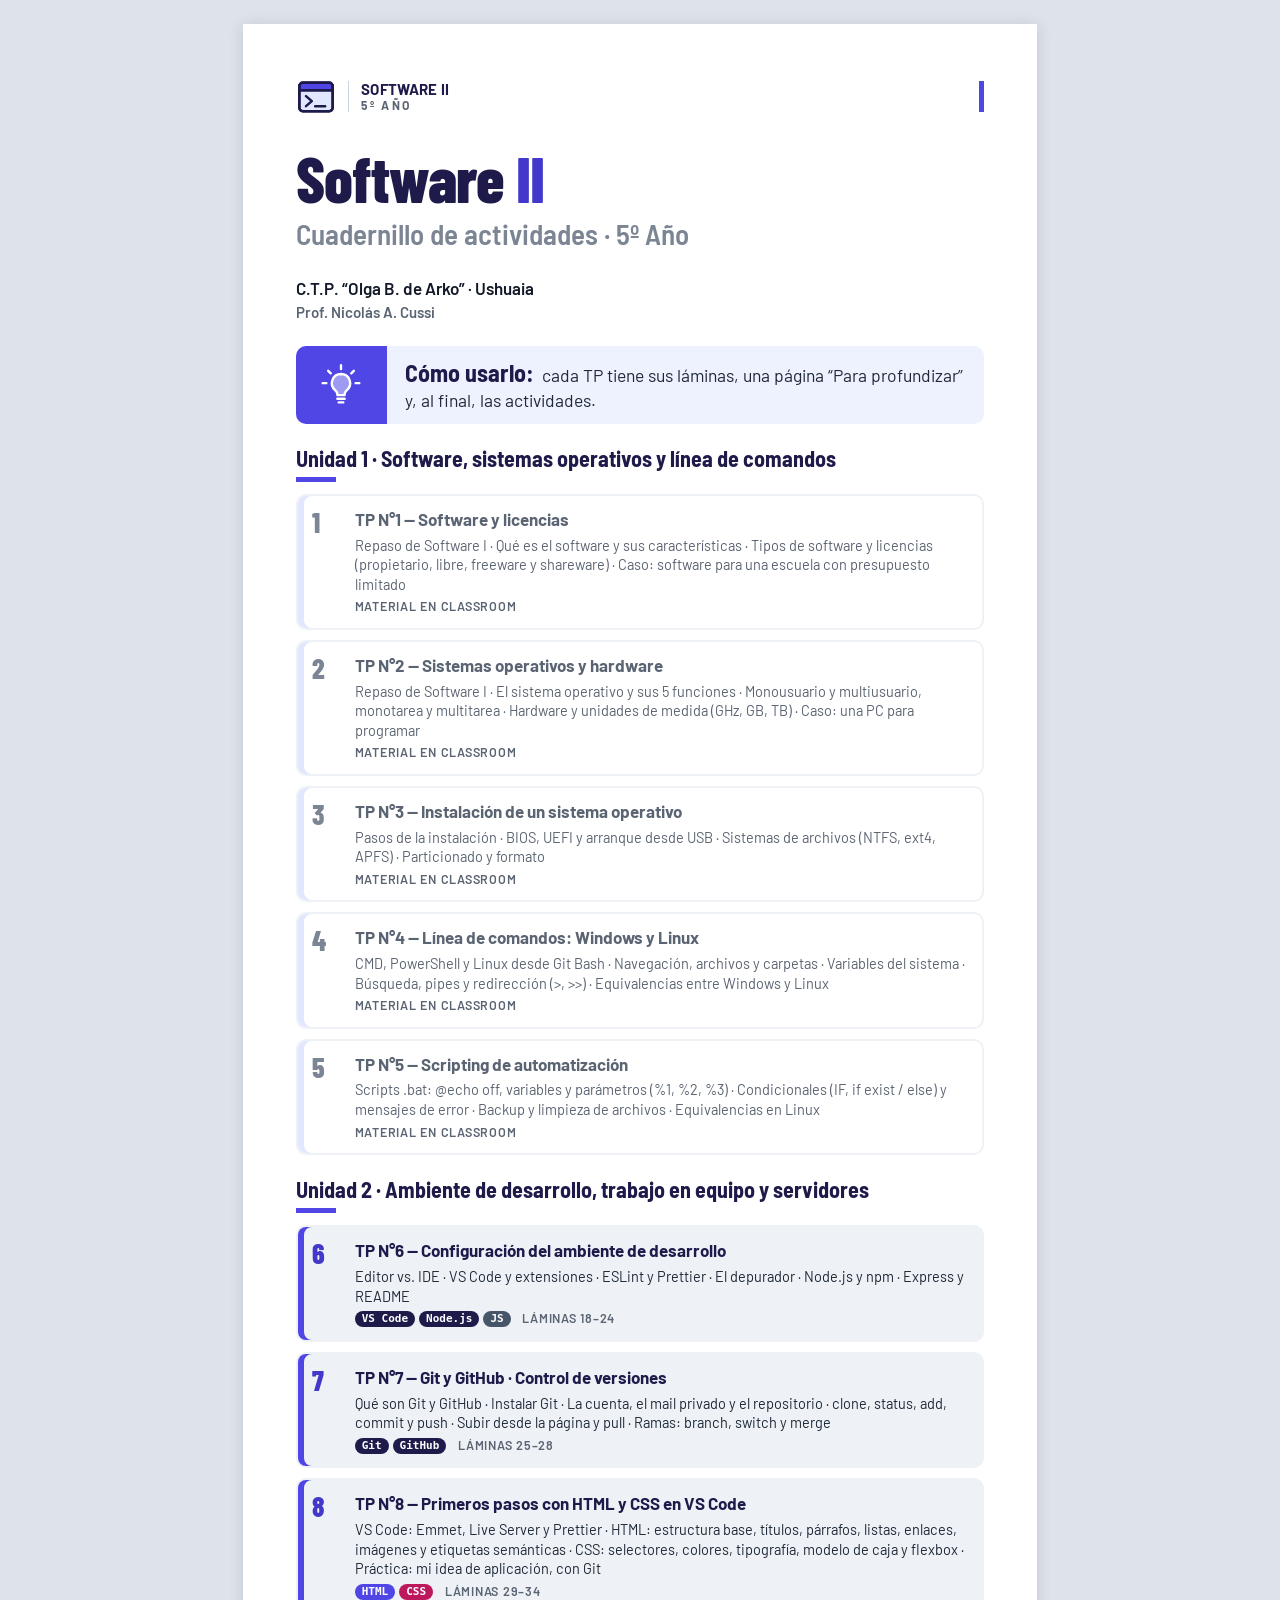
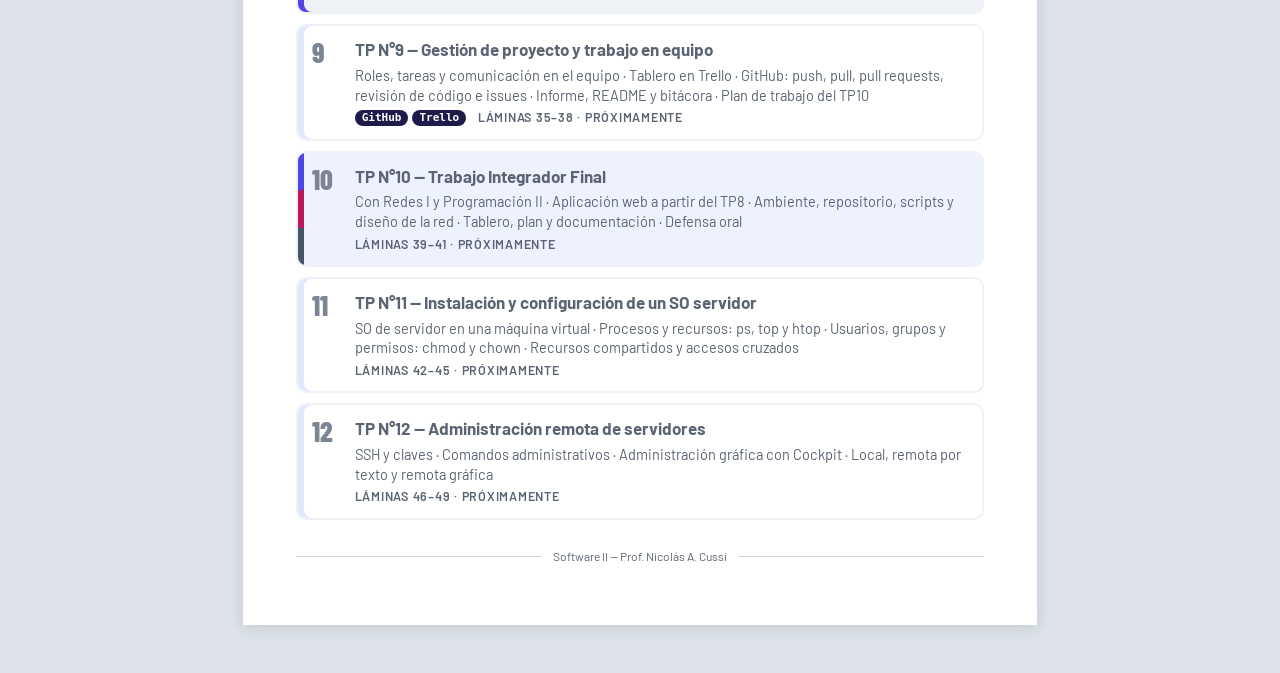
==== index.html @ 545d0d04 "feat: TP7 Git y GitHub · Control de versiones (láminas 25 a 28) - Git y GitHub, instalar Git con un " ====
<!DOCTYPE html>
<html lang="es-AR">
<head>
  <meta charset="utf-8">
  <meta name="viewport" content="width=device-width, initial-scale=1">
  <title>Software II — Cuadernillo de actividades · Prof. Nicolás A. Cussi</title>
  <meta name="description" content="Cuadernillo de actividades de Software II, organizado en 12 TPs y 2 unidades. Técnico en Programación, 5.º año. C.T.P. &quot;Olga B. de Arko&quot;, Ushuaia.">
  <meta name="theme-color" content="#4F46E5">
  <link rel="preload" href="assets/fonts/barlow-condensed-latin-800-normal.woff2" as="font" type="font/woff2" crossorigin>
  <link rel="stylesheet" href="assets/css/estilos.css">
</head>
<body>

<svg width="0" height="0" style="position:absolute" aria-hidden="true" focusable="false">
  <defs>
    <symbol id="i-terminal" viewBox="0 0 48 48">
      <rect x="4" y="7" width="40" height="34" rx="4" style="fill:var(--ac2, var(--acento-claro))"/>
      <path d="M8 7h32a4 4 0 0 1 4 4v5H4v-5a4 4 0 0 1 4-4z" style="fill:var(--ac)"/>
      <rect x="4" y="7" width="40" height="34" rx="4"/>
      <path d="M4 16h40M12 23l7 6-7 6M23 35h12"/>
    </symbol>
  </defs>
</svg>

<a class="saltar" href="#indice">Saltar al índice</a>

<main class="portada">
  <div class="cab" aria-hidden="true">
    <svg class="cab__logo"><use href="#i-terminal"/></svg>
    <div class="cab__marca"><b>SOFTWARE II</b><span>5º AÑO</span></div>
    <span class="cab__raya"></span>
  </div>

  <header class="portada__hero">
    <h1>Software <span>II</span></h1>
    <p class="tit__sub">Cuadernillo de actividades · 5º Año</p>
  </header>

  <p class="portada__datos">
    <strong class="portada__escuela">C.T.P. “Olga B. de Arko” · Ushuaia</strong><br>
    <strong>Prof. Nicolás A. Cussi</strong>
  </p>

  <aside class="idea" aria-label="Cómo usar el cuadernillo">
    <span class="idea__ico" aria-hidden="true">
      <svg class="ico" viewBox="0 0 48 48" focusable="false">
        <path d="M24 2.5v4M10 8.5l2.8 2.8M38 8.5l-2.8 2.8M4 22h4M40 22h4"/>
        <path d="M24 12a10 10 0 0 0-6.2 17.8c1.4 1.2 2.2 2.6 2.2 4.2v1h8v-1c0-1.6.8-3 2.2-4.2A10 10 0 0 0 24 12z" style="fill:var(--ac)"/>
        <path d="M20 39h8M21.5 43h5"/>
      </svg>
    </span>
    <p><strong>Cómo usarlo:</strong> cada TP tiene sus láminas, una página “Para profundizar” y, al final, las actividades.</p>
  </aside>

  <section class="bloque" id="indice" aria-labelledby="u1">
    <h2 class="subtitulo" id="u1">Unidad 1 · Software, sistemas operativos y línea de comandos</h2>
    <ul class="lista-tp">
      <li>
        <div class="tp tp--pronto">
          <span class="tp__num" aria-hidden="true">1</span>
          <span class="tp__titulo">TP N°1 — Software y licencias</span>
          <span class="tp__temas">Repaso de Software I · Qué es el software y sus características · Tipos de software y licencias (propietario, libre, freeware y shareware) · Caso: software para una escuela con presupuesto limitado</span>
          <span class="tp__meta">Material en Classroom</span>
        </div>
      </li>
      <li>
        <div class="tp tp--pronto">
          <span class="tp__num" aria-hidden="true">2</span>
          <span class="tp__titulo">TP N°2 — Sistemas operativos y hardware</span>
          <span class="tp__temas">Repaso de Software I · El sistema operativo y sus 5 funciones · Monousuario y multiusuario, monotarea y multitarea · Hardware y unidades de medida (GHz, GB, TB) · Caso: una PC para programar</span>
          <span class="tp__meta">Material en Classroom</span>
        </div>
      </li>
      <li>
        <div class="tp tp--pronto">
          <span class="tp__num" aria-hidden="true">3</span>
          <span class="tp__titulo">TP N°3 — Instalación de un sistema operativo</span>
          <span class="tp__temas">Pasos de la instalación · BIOS, UEFI y arranque desde USB · Sistemas de archivos (NTFS, ext4, APFS) · Particionado y formato</span>
          <span class="tp__meta">Material en Classroom</span>
        </div>
      </li>
      <li>
        <div class="tp tp--pronto">
          <span class="tp__num" aria-hidden="true">4</span>
          <span class="tp__titulo">TP N°4 — Línea de comandos: Windows y Linux</span>
          <span class="tp__temas">CMD, PowerShell y Linux desde Git Bash · Navegación, archivos y carpetas · Variables del sistema · Búsqueda, pipes y redirección (&gt;, &gt;&gt;) · Equivalencias entre Windows y Linux</span>
          <span class="tp__meta">Material en Classroom</span>
        </div>
      </li>
      <li>
        <div class="tp tp--pronto">
          <span class="tp__num" aria-hidden="true">5</span>
          <span class="tp__titulo">TP N°5 — Scripting de automatización</span>
          <span class="tp__temas">Scripts .bat: @echo off, variables y parámetros (%1, %2, %3) · Condicionales (IF, if exist / else) y mensajes de error · Backup y limpieza de archivos · Equivalencias en Linux</span>
          <span class="tp__meta">Material en Classroom</span>
        </div>
      </li>
    </ul>
  </section>

  <section class="bloque" aria-labelledby="u2">
    <h2 class="subtitulo" id="u2">Unidad 2 · Ambiente de desarrollo, trabajo en equipo y servidores</h2>
    <ul class="lista-tp">
      <li>
        <a class="tp" href="unidades/tp06.html">
          <span class="tp__num" aria-hidden="true">6</span>
          <span class="tp__titulo">TP N°6 — Configuración del ambiente de desarrollo</span>
          <span class="tp__temas">Editor vs. IDE · VS Code y extensiones · ESLint y Prettier · El depurador · Node.js y npm · Express y README</span>
          <span class="tp__meta"><span class="tp__tecs"><span class="etq">VS Code</span> <span class="etq">Node.js</span> <span class="etq etq--js">JS</span></span> Láminas 18–24 <span class="tp__visto" data-visto="6" hidden>· ✓ Visto</span></span>
        </a>
      </li>
      <li>
        <a class="tp" href="unidades/tp07.html">
          <span class="tp__num" aria-hidden="true">7</span>
          <span class="tp__titulo">TP N°7 — Git y GitHub · Control de versiones</span>
          <span class="tp__temas">Qué son Git y GitHub · Instalar Git · La cuenta, el mail privado y el repositorio · clone, status, add, commit y push · Subir desde la página y pull · Ramas: branch, switch y merge</span>
          <span class="tp__meta"><span class="tp__tecs"><span class="etq">Git</span> <span class="etq">GitHub</span></span> Láminas 25–28 <span class="tp__visto" data-visto="7" hidden>· ✓ Visto</span></span>
        </a>
      </li>
      <li>
        <a class="tp tp--html" href="unidades/tp08.html">
          <span class="tp__num" aria-hidden="true">8</span>
          <span class="tp__titulo">TP N°8 — Primeros pasos con HTML y CSS en VS Code</span>
          <span class="tp__temas">VS Code: Emmet, Live Server y Prettier · HTML: estructura base, títulos, párrafos, listas, enlaces, imágenes y etiquetas semánticas · CSS: selectores, colores, tipografía, modelo de caja y flexbox · Práctica: mi idea de aplicación, con Git</span>
          <span class="tp__meta"><span class="tp__tecs"><span class="etq etq--html">HTML</span> <span class="etq etq--css">CSS</span></span> Láminas 29–34 <span class="tp__visto" data-visto="8" hidden>· ✓ Visto</span></span>
        </a>
      </li>
      <li>
        <div class="tp tp--pronto">
          <span class="tp__num" aria-hidden="true">9</span>
          <span class="tp__titulo">TP N°9 — Gestión de proyecto y trabajo en equipo</span>
          <span class="tp__temas">Roles, tareas y comunicación en el equipo · Tablero en Trello · GitHub: push, pull, pull requests, revisión de código e issues · Informe, README y bitácora · Plan de trabajo del TP10</span>
          <span class="tp__meta"><span class="tp__tecs"><span class="etq">GitHub</span> <span class="etq">Trello</span></span> Láminas 35–38 · Próximamente</span>
        </div>
      </li>
      <li>
        <div class="tp tp--todo tp--integrador tp--pronto">
          <span class="tp__num" aria-hidden="true">10</span>
          <span class="tp__titulo">TP N°10 — Trabajo Integrador Final</span>
          <span class="tp__temas">Con Redes I y Programación II · Aplicación web a partir del TP8 · Ambiente, repositorio, scripts y diseño de la red · Tablero, plan y documentación · Defensa oral</span>
          <span class="tp__meta">Láminas 39–41 · Próximamente</span>
        </div>
      </li>
      <li>
        <div class="tp tp--pronto">
          <span class="tp__num" aria-hidden="true">11</span>
          <span class="tp__titulo">TP N°11 — Instalación y configuración de un SO servidor</span>
          <span class="tp__temas">SO de servidor en una máquina virtual · Procesos y recursos: ps, top y htop · Usuarios, grupos y permisos: chmod y chown · Recursos compartidos y accesos cruzados</span>
          <span class="tp__meta">Láminas 42–45 · Próximamente</span>
        </div>
      </li>
      <li>
        <div class="tp tp--pronto">
          <span class="tp__num" aria-hidden="true">12</span>
          <span class="tp__titulo">TP N°12 — Administración remota de servidores</span>
          <span class="tp__temas">SSH y claves · Comandos administrativos · Administración gráfica con Cockpit · Local, remota por texto y remota gráfica</span>
          <span class="tp__meta">Láminas 46–49 · Próximamente</span>
        </div>
      </li>
    </ul>
  </section>

  <footer class="pie">
    <span class="pie__linea"></span>
    <span>Software II — Prof. Nicolás A. Cussi</span>
    <span class="pie__linea"></span>
  </footer>
</main>

<script src="assets/js/actividades.js"></script>
</body>
</html>
---- assets/css/estilos.css ----
/* ==========================================================
   Software II — Cuadernillo web
   Prof. Nicolás A. Cussi
   Mobile first · Modo hoja A4 en escritorio e impresión
   ========================================================== */

/* ---------- Tipografías locales (SIL OFL, ver assets/fonts/OFL.txt) ---------- */
@font-face { font-family: "Barlow"; src: url("../fonts/barlow-latin-400-normal.woff2") format("woff2"); font-weight: 400; font-style: normal; font-display: swap; }
@font-face { font-family: "Barlow"; src: url("../fonts/barlow-latin-500-normal.woff2") format("woff2"); font-weight: 500; font-style: normal; font-display: swap; }
@font-face { font-family: "Barlow"; src: url("../fonts/barlow-latin-600-normal.woff2") format("woff2"); font-weight: 600; font-style: normal; font-display: swap; }
@font-face { font-family: "Barlow"; src: url("../fonts/barlow-latin-700-normal.woff2") format("woff2"); font-weight: 700; font-style: normal; font-display: swap; }
@font-face { font-family: "Barlow Semi Condensed"; src: url("../fonts/barlow-semi-condensed-latin-600-normal.woff2") format("woff2"); font-weight: 600; font-style: normal; font-display: swap; }
@font-face { font-family: "Barlow Semi Condensed"; src: url("../fonts/barlow-semi-condensed-latin-700-normal.woff2") format("woff2"); font-weight: 700; font-style: normal; font-display: swap; }
@font-face { font-family: "Barlow Condensed"; src: url("../fonts/barlow-condensed-latin-700-normal.woff2") format("woff2"); font-weight: 700; font-style: normal; font-display: swap; }
@font-face { font-family: "Barlow Condensed"; src: url("../fonts/barlow-condensed-latin-800-normal.woff2") format("woff2"); font-weight: 800; font-style: normal; font-display: swap; }

/* ---------- Paleta ---------- */
:root {
  /* Identidad */
  --acento: #4F46E5;         /* íconos, barras, flechas, recuadros (blanco encima: 6,3:1) */
  --acento-numero: #4338CA;  /* número de cada título y texto índigo chico (7,9:1 sobre blanco) */
  --acento-claro: #E0E7FF;   /* encabezados de tarjetas */
  --acento-suave: #EEF2FF;   /* fondo de "Idea clave" */
  --panel: #EEF2F7;          /* recuadros grises */
  --panel-linea: #C7D2FE;    /* divisor dentro de recuadros */
  --blanco: #FFFFFF;
  --tinta: #1E1B4B;          /* títulos e íconos (índigo muy oscuro) */
  --texto: #1F2937;          /* texto corrido */
  --texto-fuerte: #111827;   /* nombre de la escuela en la portada (17,7:1) */
  --gris-sub: #7B8594;       /* subtítulos grandes (solo texto grande: 3,7:1) */
  --gris: #5B6472;           /* textos chicos en mayúsculas */
  --linea: #CBD3DB;
  --fondo-pantalla: #DDE3E9;
  --foco: #312E81;           /* contorno de foco sobre fondos claros */
  --foco-claro: #FFFFFF;     /* contorno de foco sobre bloques oscuros (código) */

  /* Etiquetas de tecnología (blanco encima: HTML 6,3:1 · CSS 6,0:1 · JS 7,6:1) */
  --html: #4F46E5;  --html-claro: #E0E7FF;  --html-linea: #C7D2FE;   /* HTML = el acento */
  --css:  #BE185D;  --css-claro:  #FCE7F3;  --css-texto: #BE185D;  --css-linea: #FBCFE8;   /* magenta; texto sobre --css-claro: 5,1:1 */
  --js:   #475569;  --js-claro:   #F1F5F9;  --js-linea:  #CBD5E1;    /* gris: solo se usa en el TP6, con Node.js; texto sobre --js-claro: 6,9:1 */

  /* Avisos */
  --ok: #15803D;     --ok-claro: #DCFCE7;     /* resultado correcto, checklist */

  /* Código: colores bien distintos entre sí, todos 5:1 o más sobre el fondo */
  --cod-fondo: #1E293B;  --cod-base: #E2E8F0;
  --cod-etq: #FF6666;    /* rojo: etiquetas HTML, palabras clave de JS, selectores (5,1:1) */
  --cod-atr: #A3E635;    /* lima: atributos HTML, propiedades CSS */
  --cod-str: #FDE047;    /* amarillo: cadenas y valores */
  --cod-com: #94A3B8;    /* gris azulado: comentarios */
  --cod-num: #C084FC;    /* violeta: números */  --cod-fun: #67E8F9;    /* cian: nombres de funciones y métodos */
  --consola-fondo: #0F172A;  --consola-guia: #94A3B8;   /* barra de la ventana de código y nota "dentro de <body>" */
  /* Terminal (TP6): comando en blanco, "$" en verde y salida en gris claro (todos 9:1 o más sobre el fondo) */
  --term-fondo: #0B1220;  --term-texto: #F1F5F9;  --term-prompt: #4ADE80;  --term-salida: #CBD5E1;
  --nav-texto: #000000;   /* página sin estilos que devuelve el servidor de Express, como la muestra el navegador */

  /* Ventanas de código y de navegador: los tres puntos */
  --punto-rojo: #FF5F57;  --punto-amarillo: #FEBC2E;  --punto-verde: #28C840;
  /* Colores de apoyo para esquemas y recuadros (no etiquetan tecnologías) */
  --carpeta: #F59E0B;  --carpeta-claro: #FEF3C7;  --carpeta-texto: #92400E;  --carpeta-linea: #FDE68A;  /* carpetas, como en Windows */
  --turquesa: #0D9488;  --turquesa-claro: #CCFBF1;  --turquesa-texto: #0F766E;  /* texto: 5,5:1 */
  --naranja: #EA580C;   --naranja-claro: #FFEDD5;   --naranja-texto: #C2410C;   /* "Importante"; texto: 5,2:1 */
  --violeta: #7C3AED;   --violeta-claro: #EDE9FE;   /* Parte 2 de las actividades del TP6 y del TP8 (blanco encima: 5,7:1) */
  /* Simulador del instalador de Git (TP7): ventana de Windows. Texto gris sobre el fondo: 6,0:1; blanco sobre el acento: 5,6:1 */
  --win-fondo: #F0F0F0;  --win-borde: #8C8C8C;  --win-linea: #DADADA;  --win-texto: #1A1A1A;  --win-gris: #595959;
  --win-acento: #0067C0;  --win-verde: #06B025;

  --radio: 10px;
  --fuente: "Barlow", system-ui, -apple-system, "Segoe UI", Roboto, sans-serif;
  --fuente-titulo: "Barlow Semi Condensed", "Barlow", system-ui, sans-serif;
  --fuente-titular: "Barlow Condensed", "Barlow Semi Condensed", system-ui, sans-serif;
  --fuente-codigo: Consolas, "Cascadia Mono", Menlo, "DejaVu Sans Mono", "Courier New", monospace;
}

/* ---------- Base ---------- */
*, *::before, *::after { box-sizing: border-box; }
html { -webkit-text-size-adjust: 100%; scroll-padding-top: 96px; }
body {
  margin: 0;
  font-family: var(--fuente);
  font-size: 16px;
  line-height: 1.4;
  color: var(--texto);
  background: var(--fondo-pantalla);
}
h1, h2, h3, h4, p, ol, ul { margin: 0; }
ol, ul { padding: 0; list-style: none; }
svg { display: block; }
strong { font-weight: 700; color: var(--tinta); }
a { color: inherit; }
:focus-visible { outline: 3px solid var(--foco); outline-offset: 3px; border-radius: 4px; }

.sr-only {
  position: absolute; width: 1px; height: 1px; padding: 0; margin: -1px;
  overflow: hidden; clip: rect(0 0 0 0); white-space: nowrap; border: 0;
}
.saltar {
  position: absolute; left: 8px; top: -60px; z-index: 50;
  background: var(--tinta); color: var(--blanco); padding: 10px 14px; border-radius: 6px;
  text-decoration: none; font-weight: 600;
}
.saltar:focus { top: 8px; }

/* ---------- Íconos (sprite SVG) ---------- */
.ico {
  width: 48px; height: 48px; flex: none;
  color: var(--tinta);
  --ac: var(--acento);
  fill: none; stroke: currentColor; stroke-width: 2.6;
  stroke-linecap: round; stroke-linejoin: round;
}
.ico--s  { width: 36px; height: 36px; }
.ico--l  { width: 56px; height: 56px; }
.ico--xl { width: 68px; height: 68px; }

/* ==========================================================
   Barra de navegación (solo pantalla)
   ========================================================== */
.barra {
  position: sticky; top: 0; z-index: 20;
  background: var(--blanco);
  border-bottom: 1px solid var(--linea);
  box-shadow: 0 2px 8px rgba(30, 27, 75, .06);
}
.barra__fila {
  display: flex; align-items: center; gap: 10px;
  max-width: 210mm; margin: 0 auto; padding: 8px 16px;
}
.barra__volver, .boton { flex: none; }
.barra__titulo {
  flex: 1; min-width: 0; text-align: center;
  font-family: var(--fuente-titulo); font-weight: 700; font-size: 16px; line-height: 1.15; color: var(--tinta);
}
.boton__largo { display: none; }
@media (min-width: 560px) {
  .barra__titulo { font-size: 18px; }
  .boton__largo { display: inline; }
}
.boton {
  display: inline-flex; align-items: center; gap: 6px;
  background: var(--tinta); color: var(--blanco);
  text-decoration: none; font-weight: 600; font-size: 14px;
  padding: 8px 12px; border-radius: 8px;
}
button.boton { border: 0; font-family: inherit; cursor: pointer; }
.boton:hover { background: var(--foco); }
.boton svg { width: 18px; height: 18px; stroke: currentColor; fill: none; stroke-width: 2.2; stroke-linecap: round; stroke-linejoin: round; }
.boton--acento { background: var(--acento); }
.boton--acento:hover { background: var(--acento-numero); }

.partes {
  position: relative;
  display: flex; gap: 6px; overflow-x: auto;
  max-width: 210mm; margin: 0 auto; padding: 0 16px 8px;
  scrollbar-width: none;
}
.partes::-webkit-scrollbar { display: none; }
.partes a {
  flex: none; text-decoration: none; font-size: 14px; font-weight: 600;
  padding: 6px 12px; border-radius: 999px;
  background: var(--panel); color: var(--tinta);
}
.partes a[aria-current="true"] { background: var(--acento-claro); box-shadow: inset 0 -3px 0 var(--acento); }

/* ==========================================================
   Lámina (una página del cuadernillo)
   ========================================================== */
.laminas { padding: 12px 0 32px; }
.lamina > * { flex-shrink: 0; }

.lamina {
  position: relative; overflow: hidden;
  display: flex; flex-direction: column; gap: 18px;
  max-width: 210mm; margin: 0 auto 12px;
  padding: 20px 16px 14px;
  background: var(--blanco);
}

/* --- Cabecera --- */
.cab { display: flex; align-items: center; gap: 12px; }
.cab__logo {
  width: 34px; height: 34px; flex: none;
  color: var(--tinta); --ac: var(--acento); --ac2: var(--acento-claro);
  fill: none; stroke: currentColor; stroke-width: 3; stroke-linecap: round; stroke-linejoin: round;
}
.cab__marca {
  display: flex; flex-direction: column;
  padding-left: 12px; border-left: 1.5px solid var(--linea);
  line-height: 1.15;
}
/* El nombre de la materia y "TRABAJO PRÁCTICO N°X" llevan siempre el mismo tamaño */
.cab__marca b, .cab__lema {
  font-size: 14px; font-weight: 700; letter-spacing: .02em; color: var(--tinta);
  text-transform: uppercase; white-space: nowrap;
}
.cab__marca span { font-size: 11px; font-weight: 700; letter-spacing: .22em; color: var(--gris); white-space: nowrap; }
.cab__lema { margin-left: auto; text-align: right; line-height: 1.15; }
/* barra vertical del alto del bloque de texto (2 renglones de .cab__marca) */
.cab__raya { width: 5px; height: 29px; background: var(--acento); flex: none; }
.cab__marca + .cab__raya { margin-left: auto; }
.cab__lema-corto { display: none; }
/* En pantallas angostas "TRABAJO PRÁCTICO N°X" pasa a "TP N°X" */
@media (max-width: 559px) {
  .cab__lema-largo { display: none; }
  .cab__lema-corto { display: inline; }
}
@media (max-width: 479px) {
  .cab { gap: 8px; }
  .cab__logo { width: 28px; height: 28px; }
  .cab__marca { padding-left: 9px; }
  .cab__marca b, .cab__lema { font-size: 12px; letter-spacing: 0; }
  .cab__marca span { font-size: 10px; letter-spacing: .14em; }   /* la bajada larga entra junto a "TP N°X" */
  .cab__raya { height: 28px; }
}
@media (max-width: 379px) {
  .cab__marca b, .cab__lema { font-size: 11px; }
  .cab__raya { height: 26px; }
}

/* --- Título --- */
.tit__h {
  font-family: var(--fuente-titular); font-weight: 700;
  font-size: clamp(34px, 9.6vw, 56px); line-height: 1; letter-spacing: -.008em;
  color: var(--tinta);
}
.tit__num { color: var(--acento-numero); font-weight: 800; margin-right: .12em; }
.tit__sub {
  margin-top: 4px;
  font-family: var(--fuente-titulo); font-weight: 600;
  font-size: clamp(20px, 5.6vw, 33px); line-height: 1.1; color: var(--gris-sub);
}
.tit__ico { display: inline-block; vertical-align: -.08em; width: .78em; height: .78em; margin-right: .1em; stroke-width: 3; }

/* --- Bloques comunes --- */
.texto { font-size: 17px; line-height: 1.45; }

.panel {
  background: var(--panel); border-radius: 12px;
  padding: 16px 14px;
}
.subtitulo {
  font-family: var(--fuente-titulo); font-weight: 700; font-size: 22px; color: var(--tinta);
  line-height: 1.15;
}
.subtitulo::after {
  content: ""; display: block; width: 40px; height: 5px; margin-top: 6px; background: var(--acento);
}
.panel__cab { display: flex; align-items: flex-start; justify-content: space-between; gap: 12px; margin-bottom: 14px; }
.panel__nota {
  font-size: 9.5px; font-weight: 600; letter-spacing: .16em; text-transform: uppercase;
  color: var(--gris); text-align: right; line-height: 1.5;
}
.panel__texto { font-size: 16.5px; line-height: 1.4; }
.panel .panel__cab { margin-bottom: 8px; }
.texto--sub { margin: 10px 0 12px; font-size: 16.5px; }

/* Recuadro de definición / introducción */
.intro {
  display: grid; grid-template-columns: auto 1fr; align-items: center; gap: 14px;
  background: var(--panel); border-radius: var(--radio); padding: 14px;
}
.intro p {
  padding-left: 14px; border-left: 2px solid var(--panel-linea);
  font-size: 17px; line-height: 1.4;
}

/* Secuencias con flechas (vertical en celular, horizontal en pantalla ancha) */
.secuencia { display: grid; gap: 26px; }
.secuencia > li { position: relative; }
.secuencia > li:not(:last-child)::after {
  content: ""; position: absolute; left: 50%; bottom: -21px;
  width: 18px; height: 16px; background: var(--acento);
  clip-path: polygon(0 32%, 52% 32%, 52% 0, 100% 50%, 52% 100%, 52% 68%, 0 68%);
  transform: translateX(-50%) rotate(90deg);
}

/* Pasos */
.paso {
  display: grid; grid-template-columns: 64px 1fr; grid-template-areas: "ico tit" "ico txt";
  align-items: center; column-gap: 14px; row-gap: 2px;
  background: var(--panel); border-radius: 8px; padding: 12px 14px;
}
.paso .ico { grid-area: ico; width: 56px; height: 56px; margin: 0 auto; }
.paso h3 { grid-area: tit; font-family: var(--fuente); font-weight: 700; font-size: 19px; color: var(--tinta); }
.paso p  { grid-area: txt; font-size: 16px; line-height: 1.3; }
.paso__n {
  display: inline-flex; align-items: center; justify-content: center;
  width: 24px; height: 24px; margin-right: 6px; border-radius: 50%; vertical-align: 1px;
  background: var(--acento); color: var(--blanco); font-size: 14px; font-weight: 700;
}

/* Pasos en grilla de 2 × 2, con el ícono a la izquierda */
.pasos2 { display: grid; gap: 8px; margin-top: 12px; }
.pasos2 .paso { align-items: start; }

/* Tarjetas blancas con encabezado celeste */
.tarjeta {
  background: var(--blanco); border-radius: 8px; padding: 6px 6px 12px;
  display: flex; flex-direction: column; align-items: center; text-align: center; gap: 8px;
}
.tarjeta__cab {
  align-self: stretch;
  background: var(--acento-claro); border-radius: 6px;
  font-family: var(--fuente); font-weight: 700; font-size: 18px; color: var(--tinta);
  padding: 6px 8px;
}
.tarjeta p { font-size: 16px; line-height: 1.3; padding: 0 6px; }
.tarjeta .grande { font-size: 30px; font-weight: 700; color: var(--tinta); line-height: 1.1; }

/* Ejemplos en la vida real */
.ejemplos .tarjeta { min-height: 100%; }

/* Mosaico */
.mosaico { display: grid; grid-template-columns: repeat(2, 1fr); gap: 10px; }
.mosaico li {
  background: var(--blanco); border-radius: 8px; padding: 12px 8px 14px;
  display: flex; flex-direction: column; align-items: center; gap: 10px;
  font-weight: 700; font-size: 17px; color: var(--tinta);
}

/* Grilla de ámbitos */
.ambitos { display: grid; grid-template-columns: repeat(2, 1fr); gap: 10px; }
.ambitos .tarjeta { border: 5px solid var(--panel); height: 100%; }
.ambitos--4 .tarjeta { border: 0; }

/* Lista horizontal con ícono */
.comun { display: grid; gap: 10px; }
.comun li {
  display: flex; align-items: center; gap: 12px;
  background: var(--blanco); border-radius: 8px; padding: 10px 14px;
  font-size: 17px; line-height: 1.2;
}

/* Recuadro "Ejemplo" */
.ejemplo {
  display: grid; grid-template-columns: auto 1fr; align-items: center; gap: 12px;
  background: var(--panel); border-radius: var(--radio); padding: 12px 14px;
}
.ejemplo .subtitulo { font-size: 20px; }
.ejemplo p { grid-column: 1 / -1; font-size: 16.5px; }

/* Dos opciones lado a lado */
.comparar { display: grid; gap: 10px; }
.comparar li {
  display: grid; grid-template-columns: 1fr auto; align-items: center; gap: 12px;
  background: var(--panel); border-radius: var(--radio); padding: 14px;
}
.comparar h3 { font-family: var(--fuente-titulo); font-weight: 700; font-size: 23px; color: var(--tinta); line-height: 1.1; margin-bottom: 4px; }
.comparar p { font-size: 16.5px; line-height: 1.35; }
/* Con un esquema SVG debajo del texto de cada tarjeta: en el celular cada esquema usa todo el ancho */
.comparar--esquema li { align-items: start; }
.comparar--esquema .esquema { margin-top: 10px; }
.comparar--esquema .esquema svg { margin: 0 auto; }

/* Tabla comparativa */
.tabla-comp { width: calc(100% + 12px); margin: -6px; border-collapse: separate; border-spacing: 6px; table-layout: fixed; }
.tabla-comp th, .tabla-comp td {
  background: var(--panel); border-radius: 6px; padding: 9px 6px;
  font-size: 15px; line-height: 1.2; text-align: center; font-weight: 400;
}
.tabla-comp thead th { background: var(--acento-claro); font-weight: 700; color: var(--tinta); font-size: 16px; }
.tabla-comp thead th:first-child, .tabla-comp tbody th { width: 36%; }
.tabla-comp tbody th { text-align: left; font-weight: 700; color: var(--tinta); }
.tabla-comp tbody th span { display: flex; align-items: center; gap: 8px; }
.tabla-comp .ico { width: 24px; height: 24px; stroke-width: 3.2; }

/* ¿Cuándo conviene cada una? */
.cuando { display: grid; gap: 10px; margin-top: 12px; }
.cuando li {
  display: flex; align-items: center; gap: 14px;
  background: var(--panel); border-radius: var(--radio); padding: 12px 14px;
  font-size: 16.5px; line-height: 1.35;
}
.sin-raya::after { display: none; }

/* Entidades con sus atributos */
.entidades { display: grid; gap: 10px; }
.entidades .tarjeta { background: var(--panel); gap: 6px; padding-bottom: 10px; }
.tarjeta .tarjeta__rotulo { font-size: 16px; }
.chips { align-self: stretch; display: grid; grid-template-columns: 1fr 1fr; gap: 6px; padding: 0 4px; }
.chips li { background: var(--acento-suave); border-radius: 6px; padding: 5px 4px; font-size: 16px; text-align: center; }

/* Dos definiciones con ejemplo */
.reconocer { display: grid; gap: 10px; }
.reconocer .tarjeta { gap: 10px; }
.reconocer__def { display: flex; align-items: center; gap: 12px; text-align: left; padding: 0 8px; }
.tarjeta .reconocer__ej { align-self: stretch; background: var(--panel); border-radius: 6px; padding: 6px 8px; }

/* Teclas */
kbd {
  display: inline-block; min-width: 1.7em; padding: 0 .38em;
  background: var(--blanco); border: 1.5px solid var(--tinta); border-bottom-width: 3px; border-radius: 5px;
  font-family: var(--fuente); font-weight: 700; font-size: .86em; line-height: 1.45; color: var(--tinta);
  text-align: center; white-space: nowrap; vertical-align: .05em;
}

/* Esquemas SVG */
.esquema { margin: 0; }
.esquema svg { width: 100%; height: auto; }
.esquema .tt { font-family: var(--fuente); font-weight: 600; fill: var(--tinta); }
.esquema .tt--claro { fill: var(--blanco); }
.esquema .guia { stroke: var(--tinta); stroke-width: .5; }
.esquema .badge { fill: var(--tinta); }

/* Esquema con un recuadro que lo explica al lado */
.esquema-par { display: grid; gap: 10px; align-items: center; }
.esquema-par > * { min-width: 0; }   /* un código largo hace scroll adentro, no ensancha la columna */
.esquema-nota { background: var(--acento-suave); border-radius: var(--radio); padding: 10px 14px; }
.esquema-nota h3 { font-family: var(--fuente-titulo); font-weight: 700; font-size: 18px; line-height: 1.15; color: var(--tinta); margin-bottom: 6px; }
.esquema-nota li { font-size: 15.5px; line-height: 1.35; }

/* Lista numerada con círculos */
.puntos { display: grid; gap: 6px; }
.puntos li {
  display: grid; grid-template-columns: 26px 1fr; gap: 10px; align-items: center;
  background: var(--blanco); border-radius: 8px; padding: 7px 10px; font-size: 16px; line-height: 1.3;
}
.puntos__n {
  display: flex; align-items: center; justify-content: center; width: 26px; height: 26px; border-radius: 50%;
  background: var(--tinta); color: var(--blanco); font-weight: 700; font-size: 14px;
}

/* Entrega */
.entrega {
  display: grid; grid-template-columns: auto 1fr; gap: 14px; align-items: start;
  border: 3px solid var(--acento); border-radius: 12px; padding: 14px 16px; background: var(--blanco);
}
.entrega h3 { font-family: var(--fuente-titular); font-weight: 700; font-size: 26px; line-height: 1; color: var(--tinta); margin-bottom: 6px; }
.entrega p, .entrega li { font-size: 16px; line-height: 1.4; }
.entrega__cols { display: grid; gap: 10px; }
.entrega__sub { font-weight: 700; color: var(--tinta); margin-bottom: 3px; }
.entrega__sub--sep { margin-top: 6px; }

/* Tabla con datos dentro de una actividad */
.act-tabla caption { text-align: left; font-weight: 700; letter-spacing: .05em; color: var(--tinta); padding-bottom: 4px; }
.act-tabla--datos td { height: auto; }
.act > .act-tabla { width: 100%; margin: 8px 0 0; font-size: 14px; }

/* Página "Para profundizar" */
.pf-grid { display: grid; gap: 12px; }
.pf {
  display: grid; gap: 8px;
  background: var(--panel); border-radius: 12px; border-left: 6px solid var(--acento);
  padding: 14px 14px 14px 16px;
}
.pf__etiqueta { font-size: 10px; font-weight: 700; letter-spacing: .16em; text-transform: uppercase; color: var(--gris); }
.pf__titulo { font-family: var(--fuente-titulo); font-weight: 700; font-size: 21px; line-height: 1.15; color: var(--tinta); }
.pf p, .pf li { font-size: 16px; line-height: 1.4; }
.pf__cols { display: grid; gap: 10px; align-items: start; }
.pf__texto { display: grid; gap: 8px; }
.pf__caja { background: var(--blanco); border-radius: 8px; padding: 10px 12px; display: grid; gap: 6px; }
.pf__caja h4 {
  font-size: 11px; font-weight: 700; letter-spacing: .14em; text-transform: uppercase; color: var(--gris);
  padding-bottom: 5px; border-bottom: 3px solid var(--acento); justify-self: start;
}
.pf__lista { display: grid; gap: 5px; }
.pf__lista li { position: relative; padding-left: 16px; }
.pf__lista li::before { content: ""; position: absolute; left: 0; top: .5em; width: 7px; height: 7px; background: var(--acento); border-radius: 2px; }
ol.pf__lista { counter-reset: pf; }
ol.pf__lista li { padding-left: 22px; }
ol.pf__lista li::before {
  counter-increment: pf; content: counter(pf); top: .15em; width: 16px; height: 16px; border-radius: 50%;
  background: var(--acento); color: var(--blanco); font-size: 11px; font-weight: 700; line-height: 16px; text-align: center;
}

/* Idea clave */
.idea {
  display: grid; grid-template-columns: 64px 1fr; align-items: stretch;
  background: var(--acento-suave); border-radius: var(--radio); overflow: hidden;
}
.idea__ico { display: flex; align-items: center; justify-content: center; background: var(--acento); }
.idea__ico .ico { color: var(--blanco); --ac: rgba(255, 255, 255, .45); width: 40px; height: 40px; }
.idea p { padding: 12px 14px; font-size: 16.5px; line-height: 1.35; align-self: center; }
.idea strong { font-family: var(--fuente-titulo); font-size: 21px; margin-right: 4px; }

/* Pie */
.pie {
  margin-top: auto; padding-top: 6px;
  display: flex; align-items: center; gap: 12px;
  font-size: 11.5px; color: var(--gris);
}
.pie__linea { flex: 1; height: 1px; background: var(--linea); }
.pie__num { font-weight: 700; font-size: 15px; color: var(--tinta); min-width: 1.2em; text-align: right; white-space: nowrap; }

/* ==========================================================
   Actividades
   ========================================================== */
.act-banda {
  display: flex; align-items: center; gap: 14px;
  background: var(--acento); color: var(--blanco);
  border-radius: var(--radio); padding: 12px 16px;
}
.act-banda .ico { color: var(--blanco); --ac: rgba(255, 255, 255, .4); width: 40px; height: 40px; }
.act-banda h2 { font-family: var(--fuente-titular); font-weight: 700; font-size: 26px; line-height: 1; letter-spacing: -.005em; }
.act-banda p { font-size: 15px; font-weight: 500; line-height: 1.25; margin-top: 3px; }
.act-banda__parte {
  margin-left: auto; flex: none; text-align: right;
  font-size: 10px; font-weight: 700; letter-spacing: .16em; text-transform: uppercase; line-height: 1.5;
  padding-left: 12px; border-left: 1.5px solid rgba(255, 255, 255, .5);
}
.consigna {
  background: var(--acento-suave); border-radius: var(--radio);
  padding: 12px 16px; font-size: 16.5px; line-height: 1.4;
}
.consigna strong { font-family: var(--fuente-titulo); font-size: 19px; margin-right: 2px; }

.acts { display: grid; gap: 12px; }

.act { background: var(--panel); border-radius: 12px; padding: 12px 12px 12px; min-width: 0; }
.act__titulo {
  display: flex; align-items: center; gap: 10px;
  font-family: var(--fuente-titulo); font-weight: 700; font-size: 21px; line-height: 1.15; color: var(--tinta);
}
.act__num {
  flex: none; display: inline-flex; align-items: center; justify-content: center;
  min-width: 34px; height: 30px; padding: 0 6px; border-radius: 7px;
  background: var(--acento); color: var(--blanco);
  font-family: var(--fuente-titular); font-weight: 800; font-size: 21px;
}
.act__caso { margin-top: 9px; font-size: 16px; line-height: 1.4; padding-left: 12px; border-left: 3px solid var(--acento); }
.act__items { margin-top: 9px; display: grid; gap: 6px; }
.act__items > li {
  display: grid; grid-template-columns: 30px minmax(0, 1fr); gap: 10px; align-items: start;
  background: var(--blanco); border-radius: 8px; padding: 8px 12px 8px 8px;
  font-size: 16px; line-height: 1.38;
}
.act__letra {
  background: var(--acento-claro); border-radius: 6px; text-align: center;
  font-weight: 700; color: var(--tinta); font-size: 15px; line-height: 1.5;
}
.act__frases { margin-top: 5px; display: grid; gap: 3px; }
.act__frases li { position: relative; padding-left: 16px; }
.act__frases li::before { content: ""; position: absolute; left: 0; top: .5em; width: 7px; height: 7px; background: var(--acento); border-radius: 2px; }
.act-tabla {
  width: calc(100% + 40px); margin: 7px 0 0 -40px;   /* en el celular ocupa todo el ancho del ítem */
  border-collapse: collapse; table-layout: auto; font-size: 12.5px;
}
.act-tabla th, .act-tabla td { border: 1.5px solid var(--linea); padding: 5px 4px; text-align: left; height: 30px; }
.act-tabla thead th { background: var(--acento-claro); font-weight: 700; color: var(--tinta); text-align: center; }
.act-tabla tbody th { font-weight: 600; color: var(--tinta); }
.act__items .codigo { margin-top: 5px; }
.act > .codigo { margin-top: 9px; }
.act .codigo figcaption { padding: 2px 6px 2px 8px; }
.act .codigo__archivo { font-size: 11.5px; padding: 0 7px; }

/* Checklist para marcar con lápiz (no guarda nada) */
.checklist { display: grid; gap: 4px; margin-top: 6px; }
.checklist li { position: relative; padding-left: 28px; }
.checklist li::before {
  content: ""; position: absolute; left: 0; top: .12em;
  width: 17px; height: 17px; border: 2px solid var(--ok); border-radius: 4px; background: var(--blanco);
}

/* Lista de lo que tiene que mostrar la entrega (sin casillas: no es para marcar) */
.entrega__lista { display: grid; gap: 3px; margin-top: 4px; }
.entrega__lista li { position: relative; padding-left: 16px; }
.entrega__lista li::before { content: ""; position: absolute; left: 0; top: .5em; width: 7px; height: 7px; background: var(--ok); border-radius: 2px; }

/* ==========================================================
   Componentes de programación
   ========================================================== */

/* Etiquetas de tecnología y archivos */
.etq {
  display: inline-block; padding: 1px 8px; border-radius: 999px;
  font-family: var(--fuente-codigo); font-weight: 700; font-size: .82em; line-height: 1.45;
  color: var(--blanco); background: var(--tinta); white-space: nowrap;
}
.etq--html { background: var(--html); }
.etq--css  { background: var(--css); }
.etq--js   { background: var(--js); }

/* Código dentro del texto: con el color de su tecnología (HTML si no tiene clase).
   El borde va con box-shadow para no cambiar el ancho. */
:not(pre) > code {
  font-family: var(--fuente-codigo); font-size: .9em;
  background: var(--html-claro); color: var(--acento-numero);
  box-shadow: inset 0 0 0 1px var(--html-linea);
  padding: 0 .3em; border-radius: 4px; white-space: nowrap;
}
code.cod-css { background: var(--css-claro); color: var(--css-texto); box-shadow: inset 0 0 0 1px var(--css-linea); }
code.cod-js { background: var(--js-claro); color: var(--js); box-shadow: inset 0 0 0 1px var(--js-linea); }
code.cod-carpeta { background: var(--carpeta-claro); color: var(--carpeta-texto); box-shadow: inset 0 0 0 1px var(--carpeta-linea); }
code.cod-etq { background: var(--css-claro); color: var(--css-texto); box-shadow: inset 0 0 0 1px var(--css-linea); }   /* <head>, <br>…: mismo color que styles.css (5,1:1) */

/* Tres puntos de ventana (código y navegador) */
.codigo figcaption::before {
  content: ""; flex: none; width: 8px; height: 8px; margin-right: 24px; border-radius: 50%;
  background: var(--punto-rojo); box-shadow: 12px 0 var(--punto-amarillo), 24px 0 var(--punto-verde);
}

/* Bloque de código: ventana del editor, con una franja del color de su tecnología */
.codigo {
  margin: 0; min-width: 0;
  background: var(--cod-fondo); border-radius: var(--radio); overflow: hidden;
  box-shadow: 0 6px 16px -8px rgba(15, 23, 42, .6);
}
.codigo figcaption {
  display: flex; flex-wrap: wrap; align-items: center; gap: 4px 8px;
  padding: 6px 8px 6px 10px; background: var(--consola-fondo);
  box-shadow: inset 0 3px 0 var(--js);   /* franja sin cambiar el alto */
}
.codigo--html figcaption { box-shadow: inset 0 3px 0 var(--html); }
.codigo--css figcaption { box-shadow: inset 0 3px 0 var(--css); }
.codigo figcaption .boton-cod { margin-left: auto; }   /* si no entra, baja de renglón en vez de cortar el texto */
.codigo__archivo {
  display: inline-block; padding: 1px 9px; border-radius: 6px;
  font-family: var(--fuente-codigo); font-size: 13px; font-weight: 700; line-height: 1.5;
  color: var(--blanco); background: var(--js);
}
.codigo--html .codigo__archivo { background: var(--html); }
.codigo--css .codigo__archivo { background: var(--css); }
.codigo pre {
  margin: 0; padding: 10px 14px 12px; overflow-x: auto;
  font-family: var(--fuente-codigo); font-size: 14px; line-height: 1.5; tab-size: 2;
  color: var(--cod-base);
}
.codigo pre:focus-visible { outline: 3px solid var(--foco-claro); outline-offset: -4px; border-radius: 6px; }
.c-etq { color: var(--cod-etq); }
.c-atr { color: var(--cod-atr); }
.c-str { color: var(--cod-str); }
.c-com { color: var(--cod-com); font-style: italic; }
.c-num { color: var(--cod-num); }
.c-fun { color: var(--cod-fun); }

/* Botón de los bloques oscuros (Copiar) */
.boton-cod {
  display: inline-flex; align-items: center; gap: 5px;
  border: 1.5px solid rgba(226, 232, 240, .45); border-radius: 6px; background: transparent;
  padding: 3px 10px; font-family: var(--fuente); font-size: 13px; font-weight: 600; line-height: 1.4;
  color: var(--cod-base); cursor: pointer; white-space: nowrap; flex: none;
}
.boton-cod:hover { background: rgba(226, 232, 240, .12); }
.boton-cod:focus-visible { outline: 3px solid var(--foco-claro); outline-offset: 2px; }

/* Código + resultado */
.ej { display: grid; gap: 8px; }
.ej-col { display: grid; gap: 6px; align-content: start; min-width: 0; }

/* Carpeta plantilla */
.carpeta { display: grid; gap: 6px; }
.carpeta__raiz { display: flex; align-items: center; gap: 8px; font-family: var(--fuente-codigo); font-weight: 700; color: var(--tinta); }
.carpeta__raiz .ico { width: 30px; height: 30px; }
.carpeta__arch { display: grid; gap: 6px; margin-left: 14px; padding-left: 14px; border-left: 2px solid var(--panel-linea); }
.carpeta__arch li { display: grid; grid-template-columns: auto 1fr; gap: 10px; align-items: center; background: var(--blanco); border-radius: 8px; padding: 7px 10px; font-size: 16px; line-height: 1.3; }
.carpeta__arch--2col { grid-template-columns: repeat(auto-fit, minmax(240px, 1fr)); }

/* Operaciones aritméticas */
.operaciones { display: grid; grid-template-columns: repeat(3, 1fr); gap: 8px; }
.operaciones li {
  display: grid; gap: 2px; justify-items: center; text-align: center;
  background: var(--panel); border-radius: 8px; padding: 8px 4px 10px;
}
.operaciones b { font-family: var(--fuente-codigo); font-size: 28px; line-height: 1.1; color: var(--acento-numero); }
.operaciones span { font-weight: 700; font-size: 15.5px; color: var(--tinta); }
.operaciones p { font-size: 15px; }
.operaciones--atr b, .operaciones--4 b { font-size: 24px; }   /* atributos y formatos de imagen */
.operaciones--atr span { font-weight: 600; font-size: 15px; line-height: 1.25; }
.operaciones--atr, .operaciones--4 { grid-template-columns: repeat(2, 1fr); }   /* en el celular, de a dos para que entre el código */
.operaciones--4 p { line-height: 1.3; }

/* Receta fija: código que se usa tal cual, sin explicar cómo funciona por dentro */
.receta {
  display: grid; gap: 10px;
  background: var(--acento-suave); border: 2px dashed var(--acento); border-radius: 12px; padding: 12px;
}
.receta__tit {
  display: flex; align-items: center; gap: 8px;
  font-family: var(--fuente-titulo); font-weight: 700; font-size: 20px; line-height: 1.15; color: var(--tinta);
}
.receta__tit .ico { width: 30px; height: 30px; }
.receta p { font-size: 16px; line-height: 1.4; }

/* Fragmento de HTML: aclara dónde va (por ejemplo, "dentro de <body>") */
.codigo__donde { font-size: 12.5px; font-weight: 600; color: var(--consola-guia); white-space: nowrap; }

/* Resultado en el navegador: el iframe muestra el resultado real del código (lo arma ejemplos.js).
   El marco lleva color; el contenido del iframe no se toca. */
.resultado {
  margin: 0; min-width: 0;
  background: var(--blanco); border: 1.5px solid var(--acento); border-radius: var(--radio); overflow: hidden;
  box-shadow: 0 6px 16px -8px rgba(79, 70, 229, .5);
}
.resultado__barra {
  display: flex; align-items: flex-end; gap: 10px;
  padding: 5px 10px 0; background: var(--acento-claro); border-bottom: 1px solid var(--panel-linea);
}
.resultado__puntos {   /* los tres puntos de la ventana */
  flex: none; width: 8px; height: 8px; margin: 0 26px 9px 0; border-radius: 50%;
  background: var(--punto-rojo); box-shadow: 13px 0 var(--punto-amarillo), 26px 0 var(--punto-verde);
}
.resultado__pestana {
  min-width: 0; padding: 3px 12px 4px; border-radius: 6px 6px 0 0; background: var(--blanco);
  font-size: 12.5px; font-weight: 600; color: var(--texto);
  white-space: nowrap; overflow: hidden; text-overflow: ellipsis;
}
.resultado__pestana::before {   /* ícono de la pestaña */
  content: ""; display: inline-block; width: 9px; height: 9px; margin-right: 6px; vertical-align: -1px;
  border-radius: 2px; background: var(--html);
}
.resultado iframe {
  display: block; width: 100%; border: 0; background: var(--blanco);
  height: var(--alto-cel, var(--alto, 200px));   /* alto fijo por ejemplo; --alto-cel, más alto, para pantallas angostas */
}
.resultado__nota {
  padding: 6px 12px 7px; border-top: 1px solid var(--linea); background: var(--acento-suave); color: var(--tinta);
  font-size: 14.5px; line-height: 1.35;
}
.resultado__aviso { box-shadow: inset 4px 0 0 var(--acento); }   /* a dónde lleva el enlace que se tocó */
.resultado__aviso:empty { display: none; }

/* Las tres tecnologías: tarjeta con el color de cada una */
.tecs { display: grid; gap: 10px; }
.tec { background: var(--html-claro); border-radius: var(--radio); border-top: 5px solid var(--html); padding: 10px 14px 12px; }
.tec--css { background: var(--css-claro); border-top-color: var(--css); }
.tec--js { background: var(--js-claro); border-top-color: var(--js); }
.tec h3 {
  display: flex; flex-wrap: wrap; align-items: center; gap: 4px 8px; margin-bottom: 5px;
  font-family: var(--fuente-titulo); font-weight: 700; font-size: 21px; line-height: 1.15; color: var(--tinta);
}
.tec .etq { font-size: 15px; }
.tec p { font-size: 15.5px; line-height: 1.35; }

/* Ejemplo con HTML, CSS y JavaScript: en el celular, en ese orden y el resultado al final */
.juntos { display: grid; gap: 8px; }
.juntos__col { display: contents; }
.juntos .codigo--css { order: 1; }
.juntos .codigo--js { order: 2; }
.juntos .resultado { order: 3; }
.esquema-nota__p { font-size: 15.5px; line-height: 1.35; }

/* Íconos de carpeta en amarillo */
.ico--carpeta { --ac: var(--carpeta); }

/* Recuadros por tipo: "Importante" en naranja; "Recomendación" y buenas prácticas en verde */
.tit-ico { display: inline-block; width: 1.2em; height: 1.2em; margin-right: 6px; vertical-align: -.25em; }
.esquema-nota--importante { background: var(--naranja-claro); box-shadow: inset 4px 0 0 var(--naranja); }
.esquema-nota--importante h3 { color: var(--naranja-texto); }
.pf__caja--importante h4 { color: var(--naranja-texto); border-bottom-color: var(--naranja); }
.pf__caja--importante { background: var(--naranja-claro); }
.esquema-nota--importante .tit-ico, .pf__caja--importante .tit-ico { --ac: var(--naranja-texto); }
.consejo { background: var(--ok-claro); border-radius: 8px; padding: 6px 10px; box-shadow: inset 4px 0 0 var(--ok); }
.consejo strong { color: var(--ok); }
.pf__caja--consejo { background: var(--ok-claro); }
.pf__caja--consejo h4 { color: var(--ok); border-bottom-color: var(--ok); }
.consejo .tit-ico, .pf__caja--consejo .tit-ico { --ac: var(--ok); }

/* Actividades: Parte 1 (carpeta) en azul, Parte 2 (computadora) en verde */
.lamina--compu .act-banda, .lamina--compu .act__num { background: var(--ok); }
.lamina--compu .act__letra, .lamina--compu .consigna { background: var(--ok-claro); }
.lamina--compu .entrega { border-color: var(--ok); }
.lamina--compu .entrega .ico { --ac: var(--ok); }
.lamina--compu .puntos__n { background: var(--naranja-texto); }   /* los "!" son avisos importantes */
/* TP6 y TP8, HTML y CSS (pedido de Nicolás, 12/10/2026): la Parte 2 va en violeta, cerca del índigo de la Parte 1
   pero distinta: banda y números con texto blanco (5,7:1), consigna e incisos en violeta claro; los ejercicios siguen en gris */
[data-tp="6"] .lamina--compu .act-banda, [data-tp="6"] .lamina--compu .act__num,
[data-tp="8"] .lamina--compu .act-banda, [data-tp="8"] .lamina--compu .act__num { background: var(--violeta); }
[data-tp="6"] .lamina--compu .consigna,
[data-tp="8"] .lamina--compu .consigna, [data-tp="8"] .lamina--compu .act__letra { background: var(--violeta-claro); }
[data-tp="6"] .lamina--compu .entrega, [data-tp="8"] .lamina--compu .entrega { border-color: var(--violeta); }
[data-tp="6"] .lamina--compu .entrega .ico, [data-tp="8"] .lamina--compu .entrega .ico { --ac: var(--violeta); }
[data-tp="8"] .lamina--compu .entrega__lista li::before { background: var(--violeta); }
/* TP6: el código dentro del texto, en rojo rosado (como styles.css y las etiquetas <…>: 5,1:1) */
[data-tp="6"] code.cod-js { background: var(--css-claro); color: var(--css-texto); box-shadow: inset 0 0 0 1px var(--css-linea); }

/* Portada: cada TP con las tecnologías que usa, y franja y número del color de la principal */
.tp__tecs { display: inline-flex; flex-wrap: wrap; gap: 4px; margin-right: 8px; vertical-align: 1px; }
.tp__tecs .etq { font-size: 11px; letter-spacing: 0; text-transform: none; padding: 0 7px; }
.tp { box-shadow: inset 6px 0 0 var(--tp-color, var(--acento)); }   /* franja sin tocar el borde del hover */
.tp--js { --tp-color: var(--js); --tp-num: var(--js); }
.tp--html { --tp-color: var(--html); }
.tp--css { --tp-color: var(--css); --tp-num: var(--css-texto); }
.tp.tp--todo {   /* integrador: las tres tecnologías, en bandas (doble clase: le gana al fondo de .tp, que va después) */
  box-shadow: none;
  background: linear-gradient(var(--html) 0 33.4%, var(--css) 33.4% 66.7%, var(--js) 66.7%) left top / 6px 100% no-repeat, var(--acento-suave);
}

/* Viñetas que repiten el color de su parte en el esquema de al lado */
.pf__lista li.punto--turquesa::before { background: var(--turquesa-texto); }
.pf__lista li.punto--naranja::before { background: var(--naranja-texto); }

/* Esquemas de pantallas (VS Code, DevTools): letras que señalan cada parte, en el esquema y en el texto */
.marca {
  display: inline-flex; align-items: center; justify-content: center;
  width: 1.35em; height: 1.35em; border-radius: 50%; vertical-align: .08em;
  background: var(--tinta); color: var(--blanco); font-size: .76em; font-weight: 700; line-height: 1;
}
.esquema-nota .puntos li { grid-template-columns: 22px 1fr; padding: 4px 8px; font-size: 15.5px; line-height: 1.3; }
.esquema-nota .puntos__n { width: 22px; height: 22px; font-size: 12.5px; }
.puntos--pasos .puntos__n { background: var(--acento); }   /* pasos en índigo; las letras del esquema, en --tinta */
.esquema-nota__p--sep { margin-top: 6px; }

/* Tabla de comandos: abreviatura o comando · qué hace */
.tabla-comp--cmd { table-layout: auto; width: calc(100% + 6px); margin: 2px -3px -3px; border-spacing: 3px; }
.tabla-comp--cmd th, .tabla-comp--cmd td { background: var(--blanco); text-align: left; padding: 4px 8px; font-size: 15px; }
.tabla-comp--cmd thead th { background: var(--acento-claro); font-size: 14px; }
.tabla-comp--cmd thead th:first-child, .tabla-comp--cmd tbody th { width: 1%; white-space: nowrap; }

/* Un tema por bloque: título en línea con el texto, y debajo el ejemplo */
.tema { display: grid; gap: 6px; }
.tema__txt { font-size: 16px; line-height: 1.38; }
.tema__txt h3 { display: inline; font-family: var(--fuente-titulo); font-weight: 700; font-size: 20px; color: var(--tinta); margin-right: 2px; }
.tema__txt p { display: inline; }
.comparar--chico h3 { font-size: 20px; }

/* Cuenta escrita (por ejemplo, el ancho total de una caja) */
.cuenta { background: var(--blanco); border-radius: 6px; padding: 4px 8px; text-align: center; font-family: var(--fuente-codigo); }

/* ==========================================================
   TP6: terminal, servidor de Express y archivos sin tecnología propia
   ========================================================== */

/* Terminal: cada comando con "$" delante y debajo su salida real. "Copiar" copia solo los comandos. */
.terminal {
  margin: 0; min-width: 0;
  background: var(--term-fondo); border-radius: var(--radio); overflow: hidden;
  box-shadow: 0 6px 16px -8px rgba(15, 23, 42, .6);
}
.terminal figcaption {
  display: flex; flex-wrap: wrap; align-items: center; gap: 4px 8px;
  padding: 6px 8px 6px 10px; background: var(--consola-fondo);
}
.terminal figcaption::before {
  content: ""; flex: none; width: 8px; height: 8px; margin-right: 24px; border-radius: 50%;
  background: var(--punto-rojo); box-shadow: 12px 0 var(--punto-amarillo), 24px 0 var(--punto-verde);
}
.terminal__titulo { font-size: 13px; font-weight: 700; line-height: 1.5; color: var(--cod-base); }
.terminal figcaption .boton-cod { margin-left: auto; }
.terminal pre {
  margin: 0; padding: 9px 14px 11px; overflow-x: auto;
  font-family: var(--fuente-codigo); font-size: 14px; line-height: 1.45; color: var(--term-salida);
}
.terminal pre:focus-visible { outline: 3px solid var(--foco-claro); outline-offset: -4px; border-radius: 6px; }
.terminal pre { white-space: pre-wrap; overflow-wrap: anywhere; }   /* como en una terminal: el renglón largo sigue abajo */
.terminal--cartel pre { white-space: pre; overflow-wrap: normal; }   /* el cartel de figlet no se corta: en el celular se desliza */
.t-cmd { color: var(--term-texto); font-weight: 700; }
.t-prompt { color: var(--term-prompt); }
.terminal__nota { padding: 5px 12px 6px; border-top: 1px solid rgba(203, 213, 225, .25); color: var(--cod-base); font-size: 14px; line-height: 1.35; }
.terminal__nota code { white-space: normal; }

/* Archivos sin tecnología propia (package.json, .gitignore, README.md): nombre sobre --tinta */
.codigo--neutro figcaption { box-shadow: none; }
.codigo--neutro .codigo__archivo { background: var(--tinta); box-shadow: inset 0 0 0 1px rgba(255, 255, 255, .4); }

/* ESLint: subrayado ondulado, como en el editor */
.c-subr { text-decoration: underline wavy var(--punto-rojo); text-decoration-thickness: 1.5px; text-underline-offset: 3px; text-decoration-skip-ink: none; }

/* Servidor de Express: el sitio no puede correrlo. La página se escribe a mano con la salida real
   (única excepción a "nunca dibujar el resultado"), sin estilos, como la muestra el navegador. */
.resultado__dir {
  display: flex; align-items: center; gap: 8px;
  padding: 4px 10px; background: var(--blanco); border-bottom: 1px solid var(--linea);
}
.resultado__dir span {
  flex: 1; min-width: 0; padding: 1px 12px; border-radius: 999px; background: var(--panel);
  font-size: 13px; color: var(--texto); white-space: nowrap; overflow: hidden; text-overflow: ellipsis;
}
.resultado__pagina {
  margin: 0; padding: 8px; min-height: var(--alto, 64px); background: var(--blanco);
  font-family: "Times New Roman", Times, serif; font-size: 16px; line-height: 1.15; color: var(--nav-texto);
}

/* Actividades con el texto del documento de Nicolás (TP6): consigna corrida, sin incisos */
.act__txt { margin-top: 6px; font-size: 16px; line-height: 1.38; }
.act > .terminal, .act > .consejo { margin-top: 6px; }
.act--ancho { grid-column: 1 / -1; }

/* Tres filosofías: el lema de cada herramienta */
.filo__lema { display: block; font-family: var(--fuente); font-size: 15px; font-weight: 600; font-style: italic; color: var(--gris); }
.filo__pie { margin-top: 6px; font-weight: 700; color: var(--tinta); }

/* Variantes de recuadros y tablas del TP6 */
.texto--cierre { margin: 8px 0 0; }
.comparar--blanco li, .esquema-nota--blanca { background: var(--blanco); }
.panel .tabla-comp--cmd th, .panel .tabla-comp--cmd td { background: var(--blanco); }
.tabla-comp .en { font-weight: 500; color: var(--gris); }
.tabla-comp--vueltas td, .tabla-comp--vueltas thead th { text-align: center; }
.tabla-comp--niveles tbody th { white-space: normal; width: 22%; }
.tabla-comp--roles tbody th { width: 18%; white-space: normal; }
@media (max-width: 599px) {   /* celular (TP6): el texto y los comandos largos de las tablas bajan de renglón */
  .tabla-comp--roles, .tabla-comp--niveles { table-layout: fixed; }
  .tabla-comp--roles thead th:first-child, .tabla-comp--niveles thead th:first-child { width: 24%; }
  [data-tp="6"] .tabla-comp--cmd tbody th { white-space: normal; }
  [data-tp="6"] .tabla-comp--cmd code { white-space: normal; }
}
.pf__lista--fila { margin-top: 3px; }
.ej-nota { font-size: 14.5px; line-height: 1.35; }
.ej-pasos { margin: 2px 0 4px; }
.tres-col { display: grid; gap: 4px 14px; }
.ej--antes { margin-top: 6px; }
.esquema-nota .terminal { margin-top: 6px; }
/* "Para profundizar" en dos columnas que se apilan solas (bloques de distinto alto) */
.pf-grid--cols { align-items: stretch; }
.pf-col { display: grid; gap: 12px; align-content: start; min-width: 0; }
.lamina--densa .esquema-nota .tabla-comp--cmd { margin-top: 6px; }

/* Lista de zonas o partes de un esquema, con su número o letra */
.zonas { display: grid; gap: 5px; }
.zonas li { display: grid; grid-template-columns: 22px 1fr; gap: 8px; align-items: start; font-size: 15.5px; line-height: 1.3; }
.zonas .marca { margin-top: 1px; }

/* ==========================================================
   TP7: simulador del instalador de Git, ciclo de trabajo y mensajes de commit
   ========================================================== */

/* Simulador: la ventana del instalador de Git para Windows, dibujada en HTML (no es una captura).
   simulador.js muestra una pantalla por vez; sin JavaScript queda fija la del editor. */
.sim { margin: 0; min-width: 0; display: grid; gap: 6px; align-content: start; }
.sim__ventana {
  background: var(--win-fondo); border: 1px solid var(--win-borde); border-radius: 8px; overflow: hidden;
  box-shadow: 0 8px 22px -10px rgba(15, 23, 42, .55);
  font-family: "Segoe UI", Tahoma, var(--fuente); font-size: 13px; line-height: 1.35; color: var(--win-texto);
}
.sim__barra { display: flex; align-items: center; justify-content: space-between; gap: 8px; padding: 4px 4px 4px 12px; background: var(--blanco); font-size: 12.5px; }
.sim__cerrar { padding: 0 10px; font-size: 17px; line-height: 1; }
.sim__pantalla[hidden] { display: none; }
.sim:not(.sim--activo) .sim__pantalla:not(.sim__pantalla--muestra) { display: none; }
.sim__cab { display: grid; gap: 2px; padding: 8px 14px 9px; background: var(--blanco); border-bottom: 1px solid var(--win-linea); }
.sim__cab b { font-size: 13px; }
.sim__cab span { padding-left: 14px; font-size: 12.5px; }
.sim__cuerpo { display: grid; gap: 6px; align-content: start; padding: 10px 14px 12px; min-height: 196px; }
.sim__cuerpo p { font-size: 12.5px; }
.sim__op { display: grid; grid-template-columns: 16px 1fr; gap: 0 6px; align-items: start; font-size: 12.5px; }
.sim__op--sub { margin-left: 18px; }
.sim__desc { font-size: 11.5px; line-height: 1.3; color: var(--win-gris); }
.sim__op .sim__desc { grid-column: 2; }
.sim__marca { width: 13px; height: 13px; margin-top: 2px; border: 1px solid var(--win-borde); background: var(--blanco); }
.sim__marca--radio { border-radius: 50%; }
.sim__marca--on { border-color: var(--win-acento); background: var(--win-acento); box-shadow: inset 0 0 0 3px var(--blanco); }
.sim__marca--check.sim__marca--on { box-shadow: none; position: relative; }
.sim__marca--check.sim__marca--on::after {
  content: ""; position: absolute; left: 3.5px; top: .5px; width: 3.5px; height: 7px;
  border: solid var(--blanco); border-width: 0 2px 2px 0; transform: rotate(45deg);
}
.sim__op input { width: 13px; height: 13px; margin: 2px 0 0; accent-color: var(--win-acento); }
.sim__lista { display: grid; gap: 3px; max-height: 128px; overflow-y: auto; padding: 6px 8px; background: var(--blanco); border: 1px solid var(--win-borde); }
.sim__fila { display: flex; gap: 8px; align-items: center; }
.sim__campo, .sim select, .sim input[type="text"] {
  flex: 1; min-width: 0; padding: 3px 6px; border: 1px solid var(--win-borde); border-radius: 0; background: var(--blanco);
  font: inherit; font-size: 12.5px; color: var(--win-texto);
}
.sim select { width: 100%; }
.sim input[type="text"] { flex: none; width: 140px; margin: 2px 0 0 22px; }
.sim input[type="text"]:disabled { color: var(--win-gris); background: var(--win-fondo); }
.sim__licencia { padding: 7px 10px; background: var(--blanco); border: 1px solid var(--win-borde); font-size: 12px; line-height: 1.4; }
.sim__progreso { height: 14px; border: 1px solid var(--win-borde); background: var(--blanco); }
.sim__progreso span { display: block; width: 0; height: 100%; background: var(--win-verde); }
.sim__titulo-fin { font-size: 17px; font-weight: 700; line-height: 1.2; }
.sim__ayuda, .sim__error { display: none; }
.sim__pie { display: flex; justify-content: flex-end; gap: 8px; padding: 8px 12px; border-top: 1px solid var(--win-linea); }
.sim__boton {
  min-width: 76px; padding: 3px 12px; border: 1px solid var(--win-borde); border-radius: 4px; background: var(--blanco);
  font: inherit; font-size: 12.5px; color: var(--win-texto); cursor: pointer;
}
.sim__boton--sig { border: 2px solid var(--win-acento); padding: 2px 11px; }
.sim__boton:disabled { color: var(--win-gris); border-color: var(--win-linea); cursor: default; }
.sim__boton:focus-visible, .sim select:focus-visible, .sim input:focus-visible { outline: 3px solid var(--foco); outline-offset: 2px; }
.sim__fin { display: none; gap: 8px; justify-items: start; padding: 18px 16px 20px; background: var(--blanco); font-size: 14px; }
.sim--fin .sim__pantallas, .sim--fin .sim__pie { display: none; }
.sim--fin .sim__fin { display: grid; }
/* Qué hacer en cada pantalla, en español */
.sim__guia {
  display: grid; gap: 1px; padding: 6px 12px 7px; border-radius: 8px;
  background: var(--acento-suave); box-shadow: inset 4px 0 0 var(--acento); font-size: 14.5px; line-height: 1.35;
}
.sim__n { font-size: 10px; font-weight: 700; letter-spacing: .14em; text-transform: uppercase; color: var(--gris); }
.sim:not(.sim--activo) .sim__n { display: none; }
.sim__guia--clave, .sim__guia--error { background: var(--naranja-claro); box-shadow: inset 4px 0 0 var(--naranja); }

/* El ciclo de trabajo: cuatro lugares, con el comando que lleva los cambios a cada uno */
.ciclo > li { display: grid; gap: 4px; align-content: start; background: var(--panel); border-radius: var(--radio); padding: 9px 12px 10px; }
.ciclo h3 { font-family: var(--fuente-titulo); font-weight: 700; font-size: 19px; line-height: 1.15; color: var(--tinta); }
.ciclo code { justify-self: start; }
.ciclo p { font-size: 15px; line-height: 1.3; }
.ciclo > li:last-child { background: var(--acento-claro); }

/* Mensajes de commit: así no / así sí */
.comparar .mal { background: var(--naranja-claro); box-shadow: inset 4px 0 0 var(--naranja); }
.comparar .bien { background: var(--ok-claro); box-shadow: inset 4px 0 0 var(--ok); }
.comparar .mal h3 { color: var(--naranja-texto); }
.comparar .bien h3 { color: var(--ok); }
/* Tabla "pantalla por pantalla" del instalador: las dos que cambian, en naranja */
.tabla-comp--sim .fila--clave th, .tabla-comp--sim .fila--clave td { background: var(--naranja-claro); }
.tabla-comp--sim td { font-size: 14px; line-height: 1.3; }
.texto--ciclo, .texto--ramas { font-size: 16px; line-height: 1.4; }
.sin-corte { white-space: nowrap; }   /* la letra del esquema y el punto final no quedan solos en el renglón */

/* ==========================================================
   Pantallas medianas
   ========================================================== */
@media (min-width: 600px), print {
  .secuencia { grid-auto-flow: column; grid-auto-columns: 1fr; gap: 30px; }
  .secuencia > li:not(:last-child)::after {
    left: auto; right: -25px; top: 50%; bottom: auto;
    transform: translateY(-50%);
  }
  .paso {
    grid-template-columns: 1fr; grid-template-areas: "tit" "ico" "txt";
    text-align: center; row-gap: 10px; padding: 14px 10px 16px; height: 100%;
    align-content: start;
  }
  .paso h3 { font-size: 20px; }
  .paso .ico { width: 64px; height: 64px; }
  .mosaico { grid-template-columns: repeat(4, 1fr); }
  .ambitos { grid-template-columns: repeat(3, 1fr); }
  .ambitos--4 { grid-template-columns: repeat(4, 1fr); }
  .entidades { grid-template-columns: repeat(3, 1fr); }
  .reconocer { grid-template-columns: 1fr 1fr; }
  .comun { grid-template-columns: repeat(3, 1fr); }
  .comparar { grid-template-columns: 1fr 1fr; }
  .cuando { grid-template-columns: 1fr 1fr; }
  .act-tabla { width: 100%; margin-left: 0; table-layout: fixed; font-size: 14.5px; }
  .act-tabla th, .act-tabla td { padding: 6px 8px; }
  .pf__cols { grid-template-columns: 1.25fr 1fr; gap: 14px; }
  .ejemplo { grid-template-columns: auto auto 1fr; }
  .ejemplo p { grid-column: auto; padding-left: 12px; border-left: 2px solid var(--panel-linea); }
  .ej { grid-template-columns: minmax(0, 1.45fr) minmax(0, 1fr); }
  .ej--pf { grid-template-columns: minmax(0, 1fr); }
  .esquema-par { grid-template-columns: minmax(0, 1fr) minmax(0, 1.1fr); gap: 14px; }
  .act__items--2col { grid-template-columns: 1fr 1fr; }
  .entrega__cols { grid-template-columns: 1fr 1fr; gap: 16px; }
  .operaciones { grid-template-columns: repeat(5, 1fr); }
  .operaciones--6 { grid-template-columns: repeat(6, 1fr); }
  .operaciones--atr { grid-template-columns: repeat(5, 1fr); }
  .operaciones--4 { grid-template-columns: repeat(4, 1fr); }
  .pasos2 { grid-template-columns: 1fr 1fr; }
  .pasos2 .paso {
    grid-template-columns: 56px 1fr; grid-template-areas: "ico tit" "ico txt";
    text-align: left; row-gap: 2px; padding: 10px 12px; height: auto; align-content: start;
  }
  .pasos2 .paso .ico { width: 52px; height: 52px; margin-top: 2px; }
  .puntos--2col { grid-template-columns: 1fr 1fr; }
  .comparar--3 { grid-template-columns: 1.15fr 1fr 1fr; }
  .tecs { grid-template-columns: repeat(3, 1fr); }
  .juntos { grid-template-columns: minmax(0, 1.3fr) minmax(0, 1fr); align-items: start; }
  .juntos__col { display: grid; gap: 8px; }
  .ej--est { grid-template-columns: minmax(0, 1.1fr) minmax(0, 1fr); align-items: start; }   /* código largo + qué hace cada línea */
  .ej--res { grid-template-columns: minmax(0, 1fr) minmax(0, 1fr); align-items: start; }      /* código + resultado */
  .esquema-par--res { grid-template-columns: minmax(0, .95fr) minmax(0, 1.05fr); }
  .ej.tema { align-items: start; }   /* lámina con un tema por fila: el resultado no se estira */
  .ej--res-ancho { grid-template-columns: fit-content(45%) minmax(0, 1fr); align-items: start; }   /* código corto (ancho de su línea más larga) + resultado */
  /* TP6: texto y código lado a lado */
  .ej--lint { grid-template-columns: minmax(0, .8fr) minmax(0, 1.2fr); align-items: start; }
  .ej--lint-inv { grid-template-columns: minmax(0, .95fr) minmax(0, 1.05fr); }
  .esquema-par--depurador { grid-template-columns: minmax(0, 1fr) minmax(0, 1fr); align-items: start; }
  .ej--pkg { grid-template-columns: minmax(0, .95fr) minmax(0, 1.05fr); }
  .ej--express { grid-template-columns: minmax(0, 1fr) minmax(0, 1fr); }
  .comparar--ext3 { grid-template-columns: .8fr .8fr 1.4fr; }
  .ej--tres { grid-template-columns: minmax(0, 1fr) minmax(0, .85fr) minmax(0, 1.25fr); align-items: start; }
  .tres-col { grid-template-columns: repeat(3, minmax(0, 1fr)); }
  .ej--plantilla { grid-template-columns: minmax(0, 1.5fr) minmax(0, 1fr); align-items: start; margin-top: 6px; }
  .ej--primeros { grid-template-columns: minmax(0, .9fr) minmax(0, 1.1fr); }
  /* TP7: el simulador, más ancho que su tabla; recuadros que arrancan arriba */
  .esquema-par--sim { grid-template-columns: minmax(0, 1.3fr) minmax(0, 1fr); align-items: start; }
  .esquema-par--arriba { align-items: start; }
  .ej--term { grid-template-columns: minmax(0, .75fr) minmax(0, 1.25fr); align-items: start; }   /* la terminal, más ancha: sus renglones largos no se cortan tanto */
}

/* ==========================================================
   Escritorio e impresión: cada lámina es una hoja A4
   ========================================================== */
@media (min-width: 860px), print {
  .laminas { padding: 24px 0 48px; }
  .lamina {
    width: 210mm; min-height: 297mm; max-width: none;
    margin: 0 auto 24px;
    box-shadow: 0 2px 14px rgba(30, 27, 75, .14);
  }
  .lamina { padding: 10mm 13mm 7mm; gap: 5mm; justify-content: space-between; }
  .lamina > .pie { margin-top: 0; }
  .lamina--act { justify-content: flex-start; gap: 3.5mm; }
  .lamina--compacta { gap: 3mm; }
  .lamina--act > .pie { margin-top: auto; }
  .act-banda { padding: 10px 20px; gap: 16px; }
  .act-banda h2 { font-size: 34px; }
  .act-banda p { font-size: 16px; }
  .act-banda .ico { width: 46px; height: 46px; }
  .acts { gap: 3mm; }
  .acts--2col { grid-template-columns: 1fr 1fr; }
  .acts--2col .act__titulo { font-size: 18px; }
  .lamina--act .consigna { padding: 8px 16px; font-size: 16px; }
  .act__items { gap: 4px; margin-top: 8px; }
  .act__items > li { font-size: 15px; padding: 4px 12px 4px 8px; }
  .act__letra { line-height: 1.4; }
  .acts--amplio { gap: 5mm; }
  .acts--amplio .act { padding: 15px 16px 16px; }
  .acts--amplio .act__items { gap: 7px; margin-top: 11px; }
  .acts--amplio .act__items > li { font-size: 16.5px; padding: 9px 14px 9px 9px; }
  .acts--amplio .act-tabla { font-size: 15.5px; margin-top: 9px; }
  .acts--amplio .act-tabla th, .acts--amplio .act-tabla td { height: 36px; }
  .act__caso { font-size: 15.5px; margin-top: 8px; }
  .act { padding: 11px 13px 12px; }
  .tit__h { font-size: 48px; }
  .tit__h--largo { font-size: 43px; letter-spacing: -.018em; }
  .tit__sub { font-size: 29px; }

  /* Tamaños para llenar la hoja A4 */
  .cab__logo { width: 40px; height: 40px; }
  .cab__marca b, .cab__lema { font-size: 15px; }
  .cab__raya { height: 31px; }
  .cab__marca span { font-size: 12px; }
  .texto { font-size: 18.5px; }
  .intro { padding: 16px 18px; gap: 18px; }
  .intro p { font-size: 18px; padding-left: 18px; }
  .subtitulo { font-size: 22px; }
  .paso { padding: 16px 10px 18px; }
  .paso h3 { font-size: 21px; }
  .paso p  { font-size: 17.5px; }
  .paso .ico { width: 70px; height: 70px; }
  .tarjeta__cab { font-size: 19px; }
  .tarjeta p { font-size: 17px; }
  .tarjeta .grande { font-size: 36px; }
  .tarjeta .ico--l { width: 64px; height: 64px; }
  .mosaico li { font-size: 18.5px; padding: 16px 8px 18px; }
  .mosaico .ico--xl { width: 72px; height: 72px; }
  .ambitos .ico--xl { width: 70px; height: 70px; }
  .comun li { font-size: 18.5px; padding: 12px 16px; }
  .comun .ico { width: 54px; height: 54px; }
  .ejemplo { padding: 14px 18px; }
  .ejemplo p { font-size: 18.5px; }
  .ejemplo .ico--l { width: 64px; height: 64px; }
  .idea { grid-template-columns: 24mm 1fr; }
  .idea__ico .ico { width: 44px; height: 44px; }
  .idea p { font-size: 17.5px; padding: 11px 18px; }
  .idea strong { font-size: 24px; }
  .comparar li { padding: 11px 18px; }
  .comparar h3 { font-size: 24px; }
  .comparar p { font-size: 16.5px; }
  .comparar .ico--xl { width: 80px; height: 80px; }
  .tabla-comp th, .tabla-comp td { font-size: 17px; padding: 8px 8px; }
  .tabla-comp thead th { font-size: 18px; padding: 9px 8px; }
  .tabla-comp tbody th span { gap: 14px; padding-left: 14px; }
  .tabla-comp .ico { width: 30px; height: 30px; stroke-width: 3; }
  .cuando { margin-top: 10px; }
  .cuando li { font-size: 17.5px; padding: 11px 18px; gap: 18px; }
  .cuando .ico--l { width: 58px; height: 58px; }
  .puntos { gap: 5px; }
  .puntos li { font-size: 16.5px; padding: 6px 10px; }
  .panel__texto { font-size: 17.5px; }
  .texto--sub { font-size: 17.5px; }
  .entrega p, .entrega li { font-size: 15.5px; }

  /* "Para profundizar": grilla 2 × 2 que ocupa el resto de la hoja */
  .pf-grid { grid-template-columns: 1fr 1fr; gap: 3.5mm; flex-grow: 1; }
  .lamina--pf { gap: 4mm; }
  .lamina--pf .tit__sub { font-size: 25px; }
  .pf { padding: 11px 13px 11px 15px; gap: 4px; align-content: start; }
  .pf__cols { grid-template-columns: 1fr; gap: 9px; }
  .pf__etiqueta { font-size: 9.5px; }
  .pf__titulo { font-size: 21px; margin-bottom: 3px; }
  .pf p, .pf li { font-size: 14px; line-height: 1.32; }
  .pf__texto { gap: 7px; }
  .pf__caja { padding: 8px 11px 9px; gap: 4px; }
  .pf__caja h4 { font-size: 9.5px; padding-bottom: 4px; border-bottom-width: 2px; }
  .pf__lista { gap: 4px; }
  .pf .codigo pre { font-size: 12.5px; padding: 6px 10px 8px; }
  .pie { font-size: 12px; }

  /* Tablas heredadas del cuadernillo base */
  .ambitos--4 .tarjeta { gap: 6px; padding-bottom: 8px; }
  .ambitos--4 .tarjeta p { font-size: 16px; }
  .ambitos--4 .tarjeta .ico--l { width: 50px; height: 50px; }
  .entidades .ico--xl { width: 56px; height: 56px; }
  .chips li { padding: 4px; }
  .reconocer .tarjeta { gap: 8px; }
  .reconocer .ico--l { width: 50px; height: 50px; }
  .act > .act-tabla { font-size: 14.5px; }
  .act-tabla--datos { table-layout: auto; }
  .act-tabla--datos th, .act-tabla--datos td { padding: 4px 6px; }

  .pasos2 .paso { padding: 8px 14px 10px; }
  .pasos2 .paso h3 { font-size: 20px; }
  .pasos2 .paso p { font-size: 16px; line-height: 1.32; }
  .pasos2 .paso .ico { width: 52px; height: 52px; }
  .comparar--3 li { padding: 11px 14px; align-items: start; }
  .comparar--3 h3 { font-size: 24px; }
  .comparar--3 p { font-size: 16px; }
  .comparar--3 .ico--l { width: 46px; height: 46px; }

  /* Componentes de programación en la hoja A4 */
  .codigo pre { padding: 8px 14px 10px; }
  .codigo figcaption { padding-top: 4px; padding-bottom: 4px; }
  .intro { padding: 14px 18px; }
  .intro .ico--xl { width: 60px; height: 60px; }
  .act__items--2col > li { font-size: 15px; line-height: 1.32; }
  .entrega { padding: 10px 16px 12px; gap: 12px; }
  .entrega .ico--l { width: 44px; height: 44px; }
  .entrega p, .entrega li { font-size: 15px; line-height: 1.35; }
  .entrega__cols { grid-template-columns: 1fr 1.05fr; }
  .operaciones li { padding: 6px 4px 8px; }
  .act .codigo pre { font-size: 13px; line-height: 1.4; padding: 4px 10px 6px; }
  .codigo pre { font-size: 14.5px; }
  .act .codigo pre { font-size: 13.5px; padding: 6px 12px 8px; }
  .checklist { gap: 3px; margin-top: 4px; }
  .checklist li { font-size: 15px; }
  .entrega h3 { font-size: 24px; margin-bottom: 4px; }
  .resultado iframe { height: var(--alto, 200px); }
  .resultado__nota { font-size: 14px; padding: 5px 12px 6px; }
  .tecs { grid-template-columns: 1fr 1fr 1.15fr; gap: 3mm; }
  .tec { padding: 8px 13px 10px; }
  .tec h3 { font-size: 19px; }
  .tec .etq { font-size: 14px; }
  .tec p { font-size: 15px; line-height: 1.32; }
  .juntos .codigo pre, .ej--est .codigo pre { font-size: 13px; line-height: 1.4; }
  .ej--chico .codigo pre { font-size: 12.5px; line-height: 1.35; padding-top: 6px; padding-bottom: 8px; }   /* láminas con dos ejemplos o código y nota en la misma columna */
  .ej--est .codigo pre { font-size: 12.5px; }
  .ej--est .esquema-nota li { font-size: 14.5px; line-height: 1.32; }

  /* TP8: tabla de abreviaturas y notas de la lámina del proyecto en VS Code */
  .tabla-comp--cmd th, .tabla-comp--cmd td { font-size: 14px; padding: 2px 8px; }
  .tabla-comp--cmd thead th { font-size: 14px; padding: 2px 8px; }
  .comparar--chico li { padding: 8px 14px; }
  .comparar--chico h3 { font-size: 20px; }
  .comparar--chico p { font-size: 15px; }
  .tema__txt { font-size: 15.5px; line-height: 1.35; }
  .esquema-nota .codigo pre { font-size: 12.5px; }   /* código de una línea dentro de una nota */
  /* "Para profundizar" con más contenido por bloque (TP8, dos hojas) */
  .lamina--pf-denso .pf { padding: 9px 12px 9px 14px; gap: 3px; }
  .lamina--pf-denso .pf__titulo { font-size: 19px; }
  .lamina--pf-denso .pf p, .lamina--pf-denso .pf li { font-size: 13.5px; line-height: 1.3; }
  .lamina--pf-denso .pf .codigo pre { font-size: 12px; }

  /* "Para profundizar" del TP6: dos columnas; cada una reparte su alto entre sus bloques */
  .pf-col { display: flex; flex-direction: column; gap: 3.5mm; }
  .pf-col > .pf { flex: 1 1 auto; }
  .lamina--pf-denso .pf .terminal pre { font-size: 12px; padding: 4px 10px 6px; }
  .lamina--pf-denso .pf .terminal figcaption, .lamina--pf-denso .pf .codigo figcaption { padding-top: 2px; padding-bottom: 2px; }
  .lamina--pf-denso .pf .codigo__archivo { font-size: 11.5px; }
  .lamina--pf-denso .pf .codigo pre { line-height: 1.35; padding: 4px 10px 6px; }
  .lamina--pf-chico .pf p, .lamina--pf-chico .pf li { font-size: 13px; line-height: 1.28; }
  .lamina--pf-chico .pf__titulo { font-size: 18px; margin-bottom: 1px; }
  .lamina--pf-chico { gap: 3mm; }
  .lamina--pf-chico .tit__sub { font-size: 23px; }
  .lamina--pf-chico .pf { padding: 7px 12px 8px 14px; gap: 2px; }
  .lamina--pf-chico .pf-col { gap: 3mm; }
  .lamina--pf-chico .pf__texto { gap: 5px; }
  .lamina--pf-chico .pf__caja { padding: 6px 10px 7px; gap: 3px; }
  .lamina--pf-chico .pf .codigo pre, .lamina--pf-chico .pf .terminal pre { font-size: 11.5px; line-height: 1.32; }

  /* TP6: láminas con el texto de varias diapositivas. Escala compacta en la hoja A4 */
  .lamina--densa .comparar--chico li { align-items: start; }
  .lamina--densa .ej-nota { font-size: 13px; line-height: 1.3; }
  .lamina--densa .ej--lint .codigo pre { font-size: 12px; }
  .lamina--densa { gap: 3mm; }
  .lamina--densa .subtitulo { font-size: 18.5px; }
  .lamina--densa .subtitulo::after { width: 32px; height: 4px; margin-top: 3px; }
  .lamina--densa .texto { font-size: 15px; line-height: 1.35; }
  .lamina--densa .texto--sub { font-size: 14px; line-height: 1.32; margin: 4px 0 5px; }
  .lamina--densa .texto--cierre { margin: 5px 0 0; }
  .lamina--densa .panel { padding: 9px 12px 10px; border-radius: 10px; }
  .lamina--densa .panel__texto { font-size: 14px; line-height: 1.32; }
  .lamina--densa .panel__texto + .panel__texto { margin-top: 5px; }
  .lamina--densa .intro { padding: 9px 14px; gap: 12px; }
  .lamina--densa .intro p { font-size: 14.5px; line-height: 1.32; padding-left: 12px; }
  .lamina--densa .intro .ico--xl { width: 44px; height: 44px; }
  .lamina--densa .esquema-par, .lamina--densa .ej { gap: 3mm; }
  .lamina--densa .ej-col { gap: 2.5mm; }
  .lamina--densa .esquema-nota { padding: 8px 12px 9px; }
  .lamina--densa .esquema-nota h3 { font-size: 16.5px; margin-bottom: 4px; }
  .lamina--densa .esquema-nota__p, .lamina--densa .esquema-nota li { font-size: 14px; line-height: 1.32; }
  .lamina--densa .esquema-nota__p--sep { margin-top: 4px; }
  .lamina--densa .pf__lista { gap: 3px; }
  .lamina--densa .comparar { gap: 2.5mm; }
  .lamina--densa .comparar--chico li { padding: 7px 11px 8px; }
  .lamina--densa .comparar--chico h3 { font-size: 16.5px; margin-bottom: 2px; }
  .lamina--densa .comparar--chico p { font-size: 13.5px; line-height: 1.3; }
  .lamina--densa .filo__lema { font-size: 13px; }
  .lamina--densa .filo__pie { margin-top: 4px; }
  .lamina--densa .tabla-comp--cmd th, .lamina--densa .tabla-comp--cmd td { font-size: 13px; line-height: 1.25; padding: 2px 7px; }
  .lamina--densa .tabla-comp--cmd thead th { font-size: 13px; }
  .lamina--densa .codigo pre { font-size: 12.5px; line-height: 1.38; padding: 5px 11px 7px; }
  .lamina--densa .codigo figcaption, .lamina--densa .terminal figcaption { padding-top: 3px; padding-bottom: 3px; }
  .lamina--densa .codigo__archivo { font-size: 12px; }
  .lamina--densa .terminal pre { font-size: 12.5px; line-height: 1.35; padding: 5px 11px 7px; }
  .lamina--densa .terminal__nota { font-size: 13px; padding: 3px 11px 4px; }
  .lamina--densa .consejo { font-size: 13.5px; line-height: 1.3; padding: 5px 10px; }
  .lamina--densa .puntos { gap: 3px; }
  .lamina--densa .puntos li { font-size: 14px; line-height: 1.3; padding: 3px 8px; }
  .lamina--densa .zonas { gap: 3px; }
  .lamina--densa .zonas li { font-size: 14px; line-height: 1.3; }
  .lamina--densa .resultado__nota { font-size: 13px; padding: 3px 11px 4px; }
  .lamina--densa .idea { grid-template-columns: 18mm 1fr; }
  .lamina--densa .idea__ico .ico { width: 36px; height: 36px; }
  .lamina--densa .idea p { font-size: 15px; padding: 7px 14px; }
  .lamina--densa .idea strong { font-size: 19px; }
  .lamina--densa .tit__sub { font-size: 25px; }
  .lamina--densa .ej-pasos li { font-size: 14px; line-height: 1.3; }
  /* Actividades del TP6: el texto completo del documento de Nicolás, en hojas compactas */
  .lamina--act-densa { gap: 2.6mm; }
  .lamina--act-densa .act-banda { padding: 8px 18px; }
  .lamina--act-densa .act-banda h2 { font-size: 30px; }
  .lamina--act-densa .act-banda p { font-size: 15px; }
  .lamina--act-densa .consigna { padding: 6px 14px; font-size: 15px; line-height: 1.32; }
  .lamina--act-densa .consigna strong { font-size: 17px; }
  .lamina--act-densa .acts { gap: 2.4mm; }
  .lamina--act-densa .act { padding: 7px 11px 8px; }
  .lamina--act-densa .act__titulo { font-size: 17.5px; gap: 8px; }
  .lamina--act-densa .act__num { min-width: 30px; height: 25px; font-size: 18px; }
  .lamina--act-densa .act__txt { font-size: 14.5px; line-height: 1.32; margin-top: 4px; }
  .lamina--act-densa .act > .act-tabla { font-size: 13.5px; margin-top: 5px; }
  .lamina--act-densa .act-tabla th, .lamina--act-densa .act-tabla td { height: 25px; padding: 2px 6px; line-height: 1.2; }
  .lamina--act-densa .act > .terminal, .lamina--act-densa .act > .codigo, .lamina--act-densa .act > .consejo { margin-top: 4px; }
  .lamina--act-densa .act .terminal pre, .lamina--act-densa .act .codigo pre { font-size: 12.5px; line-height: 1.35; padding: 3px 11px 5px; }
  .lamina--act-densa .act .terminal figcaption, .lamina--act-densa .act .codigo figcaption { padding-top: 2px; padding-bottom: 2px; }
  .lamina--act-densa .act .terminal__titulo { font-size: 12px; }
  .lamina--act-densa .act .consejo { font-size: 14px; line-height: 1.3; padding: 4px 10px; }
  .lamina--act-densa .entrega { padding: 8px 14px 9px; }
  .lamina--act-densa .entrega h3 { font-size: 22px; margin-bottom: 2px; }
  .lamina--act-densa .entrega p, .lamina--act-densa .entrega li { font-size: 14px; line-height: 1.3; }
  /* TP8: la práctica con Git en una hoja (pasos en dos columnas y avisos compactos) */
  .lamina--act-densa .act__items--2col { gap: 4px; margin-top: 6px; }
  .lamina--act-densa .act__items--2col > li { font-size: 14px; line-height: 1.3; padding: 4px 10px 4px 7px; gap: 8px; }
  .lamina--act-densa .panel { padding: 7px 10px; }
  .lamina--act-densa .puntos { gap: 4px; }
  .lamina--act-densa .puntos li { font-size: 14px; line-height: 1.3; padding: 4px 8px; }

  /* TP7: el ciclo de trabajo y la tabla de comandos en la hoja A4 */
  .ciclo > li { padding: 7px 11px 8px; gap: 3px; }
  .ciclo h3 { font-size: 18px; }
  .ciclo p { font-size: 14px; line-height: 1.28; }
  .texto--ciclo, .texto--ramas { font-size: 15.5px; }
  .lamina--densa .ciclo h3 { font-size: 16.5px; }
  .lamina--densa .ciclo p { font-size: 13px; }
  .lamina--densa .texto--ciclo, .lamina--densa .texto--ramas { font-size: 14px; line-height: 1.32; }
  .lamina--densa .tabla-comp--git th, .lamina--densa .tabla-comp--git td { padding: 1px 7px; }

  /* Láminas 20 y 22: el texto de tres diapositivas en una hoja, con letra de 13 px (decidido el 11/10/2026) */
  .lamina--mas-densa .esquema-nota__p, .lamina--mas-densa .esquema-nota li, .lamina--mas-densa .panel__texto,
  .lamina--mas-densa .texto--sub, .lamina--mas-densa .ej-pasos li, .lamina--mas-densa .ej-nota { font-size: 13px; line-height: 1.28; }
  .lamina--mas-densa .esquema-nota h3 { font-size: 15.5px; }
  .lamina--mas-densa .tabla-comp--cmd th, .lamina--mas-densa .tabla-comp--cmd td { font-size: 12.5px; padding: 1px 6px; }
  .lamina--mas-densa .codigo pre, .lamina--mas-densa .terminal pre { font-size: 11.5px; line-height: 1.32; }
  .lamina--mas-densa .ej--lint .codigo pre { font-size: 11.5px; }
  .lamina--mas-densa .terminal__nota, .lamina--mas-densa .codigo__donde { font-size: 12.5px; }
  .lamina--mas-densa { gap: 2.1mm; }
  .lamina--mas-densa .subtitulo::after { height: 3px; margin-top: 2px; }
  .lamina--mas-densa .texto--sub { margin: 3px 0 4px; }
  .lamina--mas-densa .esquema-par, .lamina--mas-densa .ej { gap: 2.4mm; }
  .lamina--mas-densa .tabla-comp--cmd td, .lamina--mas-densa .tabla-comp--cmd th { line-height: 1.2; }
  .lamina--mas-densa .ej--tres { grid-template-columns: minmax(0, 1fr) minmax(0, .8fr) minmax(0, 1.3fr); }
  .lamina--mas-densa .tabla-comp--pseudo th { white-space: normal; }
  .lamina--mas-densa .ej--lint:not(.ej--lint-inv) { grid-template-columns: minmax(0, .9fr) minmax(0, 1.1fr); }
  .lamina--mas-densa .idea p { font-size: 14px; padding: 5px 14px; }
  .lamina--mas-densa .idea strong { font-size: 18px; }
}

/* ==========================================================
   Impresión / PDF
   ========================================================== */
@page { size: A4; margin: 0; }
@media print {
  :root {
    --cod-fondo: #F1F5F9; --consola-fondo: #F1F5F9;
    --cod-base: #0F172A;
    /* en papel: código claro y colores oscuros (5:1 o más sobre #F1F5F9) */
    --cod-etq: #B91C1C;   --cod-atr: #3F6212;  --cod-str: #854D0E;
    --cod-com: #475569;   --cod-num: #7E22CE;  --cod-fun: #0E7490;
    --consola-guia: #475569;
    --term-fondo: #F1F5F9;  --term-texto: #0F172A;  --term-prompt: #15803D;  --term-salida: #334155;
  }
  html, body { background: var(--blanco); }
  * { -webkit-print-color-adjust: exact; print-color-adjust: exact; }
  .barra, .saltar, .no-imprimir, .boton-cod, .resultado__aviso { display: none !important; }
  .laminas { padding: 0; }
  .lamina {
    height: 297mm; min-height: 0; margin: 0; box-shadow: none;
    break-after: page; page-break-after: always;
  }
  .lamina:last-child { break-after: auto; page-break-after: auto; }
  .codigo { border: 1.5px solid var(--linea); }
  .codigo figcaption { background: var(--blanco); border-bottom: 1px solid var(--linea); }
  .codigo pre { overflow: visible; white-space: pre-wrap; overflow-wrap: anywhere; }
  .terminal { border: 1.5px solid var(--linea); }
  .terminal figcaption { background: var(--blanco); border-bottom: 1px solid var(--linea); }
  .terminal__titulo, .terminal__nota { color: var(--texto); }
  .terminal__nota { border-top-color: var(--linea); }
  .terminal pre { overflow: visible; }   /* sin cortar renglones: los carteles de figlet se dibujan con espacios */

  .codigo, .resultado, .terminal { box-shadow: none; }

  /* TP7: en el PDF, el simulador muestra la pantalla del editor */
  .sim .sim__pantalla { display: none !important; }
  .sim .sim__pantalla.sim__pantalla--muestra { display: block !important; }
  .sim--fin .sim__pantallas { display: block !important; }
  .sim--fin .sim__pie { display: flex !important; }
  .sim__fin, .sim__n { display: none !important; }
  .sim__ventana { box-shadow: none; }
}

/* ==========================================================
   Portada e índice (index.html)
   ========================================================== */
.portada {
  max-width: 210mm; margin: 0 auto; background: var(--blanco);
  padding: 20px 16px 28px; display: flex; flex-direction: column; gap: 22px;
}
.portada__hero { position: relative; padding: 8px 0 4px; }
.portada__hero h1 {
  font-family: var(--fuente-titular); font-weight: 800;
  font-size: clamp(38px, 11vw, 64px); line-height: .98; color: var(--tinta); letter-spacing: -.015em;
}
.portada__hero h1 span { color: var(--acento-numero); }
.portada__hero .tit__sub { margin-top: 8px; }
.portada__datos { font-family: var(--fuente); font-size: 15px; color: var(--gris); line-height: 1.5; }
.portada__datos strong { color: var(--gris); font-weight: 600; }
.portada__datos .portada__escuela { font-size: 17px; color: var(--texto-fuerte); }

.bloque h2 { margin-bottom: 12px; }
.lista-tp { display: grid; gap: 10px; }
.tp {
  display: grid; grid-template-columns: auto 1fr; gap: 4px 14px; align-items: start;
  background: var(--panel); border-radius: var(--radio); padding: 12px 14px;
  text-decoration: none; color: var(--texto);
  border: 2px solid transparent;
}
a.tp:hover { border-color: var(--acento); }   /* al pasar el puntero, solo los TP activados (enlaces) toman el color de la paleta */
.tp__num {
  grid-row: span 3;
  font-family: var(--fuente-titular); font-weight: 800; font-size: 28px; line-height: 1;
  color: var(--tp-num, var(--acento-numero)); min-width: 2.2ch;
}
.tp__titulo { font-weight: 700; font-size: 17px; color: var(--tinta); }
.tp__temas { font-size: 14.5px; line-height: 1.35; }
.tp__meta { font-size: 12.5px; font-weight: 600; letter-spacing: .06em; text-transform: uppercase; color: var(--gris); }
/* TP no activo: tarjeta "apagada", como en Redes I, sin opacidad (así el texto mantiene 4,5:1) */
.tp--pronto { background: transparent; border-color: var(--panel); box-shadow: inset 6px 0 0 var(--acento-claro); }
.tp--pronto .tp__num { color: var(--gris-sub); }
.tp--pronto .tp__titulo, .tp--pronto .tp__temas { color: var(--gris); }
.tp--integrador { background: var(--acento-suave); }
.tp__visto { color: var(--ok); }
.tp__visto[hidden] { display: none; }

@media (min-width: 860px) {
  .portada { margin: 24px auto 48px; padding: 14mm 14mm 16mm; box-shadow: 0 2px 14px rgba(30, 27, 75, .14); }
}
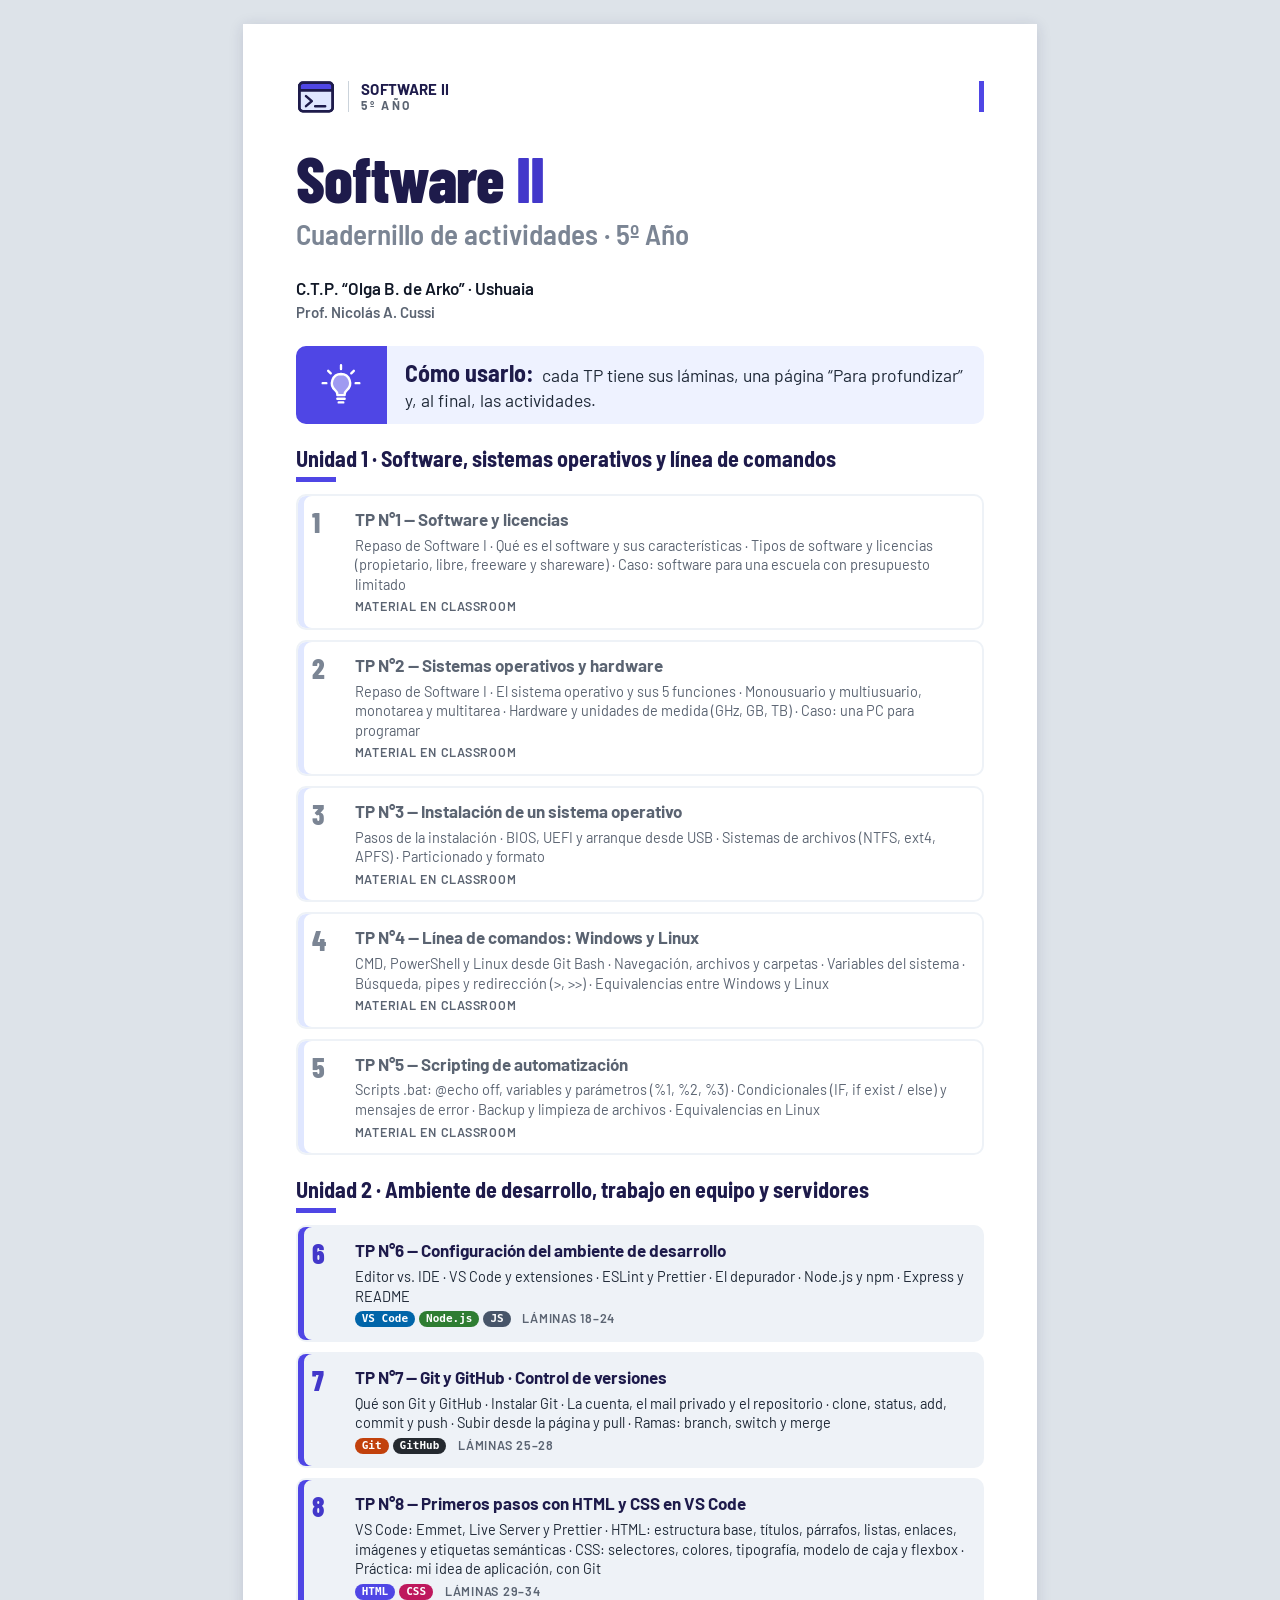
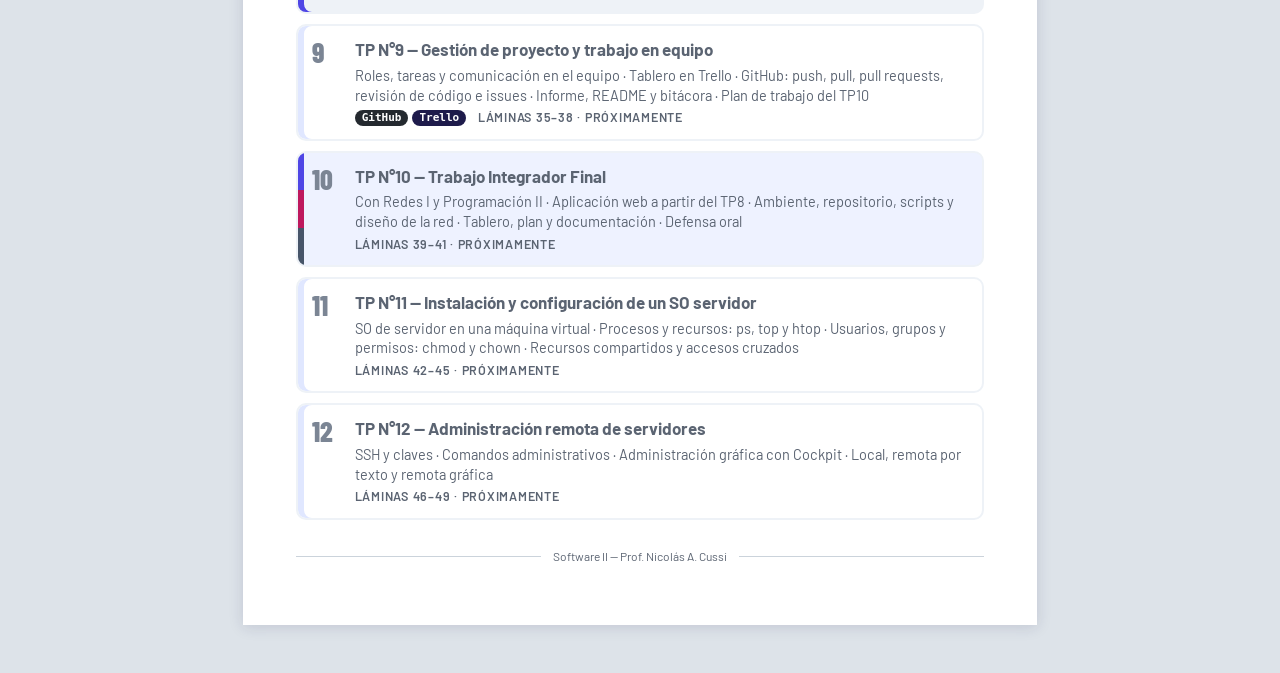
==== commit eab5b2e3: "style: etiquetas de VS Code, Node.js, Git y GitHub con color propio - VS Code en azul, Node.js en ve" ====
--- a/index.html
+++ b/index.html
@@ -106,7 +106,7 @@
           <span class="tp__num" aria-hidden="true">6</span>
           <span class="tp__titulo">TP N°6 — Configuración del ambiente de desarrollo</span>
           <span class="tp__temas">Editor vs. IDE · VS Code y extensiones · ESLint y Prettier · El depurador · Node.js y npm · Express y README</span>
-          <span class="tp__meta"><span class="tp__tecs"><span class="etq">VS Code</span> <span class="etq">Node.js</span> <span class="etq etq--js">JS</span></span> Láminas 18–24 <span class="tp__visto" data-visto="6" hidden>· ✓ Visto</span></span>
+          <span class="tp__meta"><span class="tp__tecs"><span class="etq etq--vscode">VS Code</span> <span class="etq etq--node">Node.js</span> <span class="etq etq--js">JS</span></span> Láminas 18–24 <span class="tp__visto" data-visto="6" hidden>· ✓ Visto</span></span>
         </a>
       </li>
       <li>
@@ -114,7 +114,7 @@
           <span class="tp__num" aria-hidden="true">7</span>
           <span class="tp__titulo">TP N°7 — Git y GitHub · Control de versiones</span>
           <span class="tp__temas">Qué son Git y GitHub · Instalar Git · La cuenta, el mail privado y el repositorio · clone, status, add, commit y push · Subir desde la página y pull · Ramas: branch, switch y merge</span>
-          <span class="tp__meta"><span class="tp__tecs"><span class="etq">Git</span> <span class="etq">GitHub</span></span> Láminas 25–28 <span class="tp__visto" data-visto="7" hidden>· ✓ Visto</span></span>
+          <span class="tp__meta"><span class="tp__tecs"><span class="etq etq--git">Git</span> <span class="etq etq--github">GitHub</span></span> Láminas 25–28 <span class="tp__visto" data-visto="7" hidden>· ✓ Visto</span></span>
         </a>
       </li>
       <li>
@@ -130,7 +130,7 @@
           <span class="tp__num" aria-hidden="true">9</span>
           <span class="tp__titulo">TP N°9 — Gestión de proyecto y trabajo en equipo</span>
           <span class="tp__temas">Roles, tareas y comunicación en el equipo · Tablero en Trello · GitHub: push, pull, pull requests, revisión de código e issues · Informe, README y bitácora · Plan de trabajo del TP10</span>
-          <span class="tp__meta"><span class="tp__tecs"><span class="etq">GitHub</span> <span class="etq">Trello</span></span> Láminas 35–38 · Próximamente</span>
+          <span class="tp__meta"><span class="tp__tecs"><span class="etq etq--github">GitHub</span> <span class="etq">Trello</span></span> Láminas 35–38 · Próximamente</span>
         </div>
       </li>
       <li>
--- a/assets/css/estilos.css
+++ b/assets/css/estilos.css
@@ -38,6 +38,11 @@
   --html: #4F46E5;  --html-claro: #E0E7FF;  --html-linea: #C7D2FE;   /* HTML = el acento */
   --css:  #BE185D;  --css-claro:  #FCE7F3;  --css-texto: #BE185D;  --css-linea: #FBCFE8;   /* magenta; texto sobre --css-claro: 5,1:1 */
   --js:   #475569;  --js-claro:   #F1F5F9;  --js-linea:  #CBD5E1;    /* gris: solo se usa en el TP6, con Node.js; texto sobre --js-claro: 6,9:1 */
+  /* Herramientas (12/10/2026, pedido de Nicolás; antes, etiqueta neutra). Blanco encima: VS Code 6,1:1 · Node.js 5,1:1 · Git 5,2:1 · GitHub 14,7:1 */
+  --vscode: #0065A9;   /* azul */
+  --node:   #2E7D32;   /* verde */
+  --git:    #C2410C;   /* naranja rojizo */
+  --github: #24292F;   /* casi negro */
 
   /* Avisos */
   --ok: #15803D;     --ok-claro: #DCFCE7;     /* resultado correcto, checklist */
@@ -60,7 +65,7 @@
   --carpeta: #F59E0B;  --carpeta-claro: #FEF3C7;  --carpeta-texto: #92400E;  --carpeta-linea: #FDE68A;  /* carpetas, como en Windows */
   --turquesa: #0D9488;  --turquesa-claro: #CCFBF1;  --turquesa-texto: #0F766E;  /* texto: 5,5:1 */
   --naranja: #EA580C;   --naranja-claro: #FFEDD5;   --naranja-texto: #C2410C;   /* "Importante"; texto: 5,2:1 */
-  --violeta: #7C3AED;   --violeta-claro: #EDE9FE;   /* Parte 2 de las actividades del TP6 y del TP8 (blanco encima: 5,7:1) */
+  --violeta: #7C3AED;   --violeta-claro: #EDE9FE;   /* Parte 2 de las actividades, en todos los TP (blanco encima: 5,7:1) */
   /* Simulador del instalador de Git (TP7): ventana de Windows. Texto gris sobre el fondo: 6,0:1; blanco sobre el acento: 5,6:1 */
   --win-fondo: #F0F0F0;  --win-borde: #8C8C8C;  --win-linea: #DADADA;  --win-texto: #1A1A1A;  --win-gris: #595959;
   --win-acento: #0067C0;  --win-verde: #06B025;
@@ -569,15 +574,22 @@
 .etq--html { background: var(--html); }
 .etq--css  { background: var(--css); }
 .etq--js   { background: var(--js); }
-
-/* Código dentro del texto: con el color de su tecnología (HTML si no tiene clase).
+.etq--vscode { background: var(--vscode); }
+.etq--node   { background: var(--node); }
+.etq--git    { background: var(--git); }
+.etq--github { background: var(--github); }
+
+/* Código dentro del texto: comandos, archivos, direcciones, ramas, atributos… en rosa rojizo, en todos los TP
+   (pedido de Nicolás, 12/10/2026; antes iba en índigo): #BE185D sobre #FCE7F3, 5,1:1.
+   Las carpetas van en ámbar (cod-carpeta) y las abreviaturas de Emmet en índigo (cod-emmet).
    El borde va con box-shadow para no cambiar el ancho. */
 :not(pre) > code {
   font-family: var(--fuente-codigo); font-size: .9em;
-  background: var(--html-claro); color: var(--acento-numero);
-  box-shadow: inset 0 0 0 1px var(--html-linea);
+  background: var(--css-claro); color: var(--css-texto);
+  box-shadow: inset 0 0 0 1px var(--css-linea);
   padding: 0 .3em; border-radius: 4px; white-space: nowrap;
 }
+code.cod-emmet { background: var(--html-claro); color: var(--acento-numero); box-shadow: inset 0 0 0 1px var(--html-linea); }   /* h1, ul>li*3: no son etiquetas */
 code.cod-css { background: var(--css-claro); color: var(--css-texto); box-shadow: inset 0 0 0 1px var(--css-linea); }
 code.cod-js { background: var(--js-claro); color: var(--js); box-shadow: inset 0 0 0 1px var(--js-linea); }
 code.cod-carpeta { background: var(--carpeta-claro); color: var(--carpeta-texto); box-shadow: inset 0 0 0 1px var(--carpeta-linea); }
@@ -745,21 +757,14 @@
 .pf__caja--consejo h4 { color: var(--ok); border-bottom-color: var(--ok); }
 .consejo .tit-ico, .pf__caja--consejo .tit-ico { --ac: var(--ok); }
 
-/* Actividades: Parte 1 (carpeta) en azul, Parte 2 (computadora) en verde */
-.lamina--compu .act-banda, .lamina--compu .act__num { background: var(--ok); }
-.lamina--compu .act__letra, .lamina--compu .consigna { background: var(--ok-claro); }
-.lamina--compu .entrega { border-color: var(--ok); }
-.lamina--compu .entrega .ico { --ac: var(--ok); }
+/* Actividades: Parte 1 (carpeta) en índigo; Parte 2 (computadora) en violeta en todos los TP (pedido de Nicolás, 12/10/2026).
+   Cerca del índigo pero distinto: banda y números con texto blanco (5,7:1), consigna e incisos en violeta claro; los ejercicios siguen en gris */
+.lamina--compu .act-banda, .lamina--compu .act__num { background: var(--violeta); }
+.lamina--compu .act__letra, .lamina--compu .consigna { background: var(--violeta-claro); }
+.lamina--compu .entrega { border-color: var(--violeta); }
+.lamina--compu .entrega .ico { --ac: var(--violeta); }
+.lamina--compu .entrega__lista li::before { background: var(--violeta); }
 .lamina--compu .puntos__n { background: var(--naranja-texto); }   /* los "!" son avisos importantes */
-/* TP6 y TP8, HTML y CSS (pedido de Nicolás, 12/10/2026): la Parte 2 va en violeta, cerca del índigo de la Parte 1
-   pero distinta: banda y números con texto blanco (5,7:1), consigna e incisos en violeta claro; los ejercicios siguen en gris */
-[data-tp="6"] .lamina--compu .act-banda, [data-tp="6"] .lamina--compu .act__num,
-[data-tp="8"] .lamina--compu .act-banda, [data-tp="8"] .lamina--compu .act__num { background: var(--violeta); }
-[data-tp="6"] .lamina--compu .consigna,
-[data-tp="8"] .lamina--compu .consigna, [data-tp="8"] .lamina--compu .act__letra { background: var(--violeta-claro); }
-[data-tp="6"] .lamina--compu .entrega, [data-tp="8"] .lamina--compu .entrega { border-color: var(--violeta); }
-[data-tp="6"] .lamina--compu .entrega .ico, [data-tp="8"] .lamina--compu .entrega .ico { --ac: var(--violeta); }
-[data-tp="8"] .lamina--compu .entrega__lista li::before { background: var(--violeta); }
 /* TP6: el código dentro del texto, en rojo rosado (como styles.css y las etiquetas <…>: 5,1:1) */
 [data-tp="6"] code.cod-js { background: var(--css-claro); color: var(--css-texto); box-shadow: inset 0 0 0 1px var(--css-linea); }
 
@@ -983,7 +988,10 @@
 .tabla-comp--sim .fila--clave th, .tabla-comp--sim .fila--clave td { background: var(--naranja-claro); }
 .tabla-comp--sim td { font-size: 14px; line-height: 1.3; }
 .texto--ciclo, .texto--ramas { font-size: 16px; line-height: 1.4; }
-.sin-corte { white-space: nowrap; }   /* la letra del esquema y el punto final no quedan solos en el renglón */
+.sin-corte { white-space: nowrap; }
+.ej--config { margin: 8px 0; }   /* git config con y sin el mail privado, uno al lado del otro */
+.ej--config .ej-col { display: flex; flex-direction: column; gap: 6px; }
+.ej--config .terminal { margin-top: auto; }   /* las dos terminales a la misma altura aunque el texto de arriba sea más largo */   /* la letra del esquema y el punto final no quedan solos en el renglón */
 
 /* ==========================================================
    Pantallas medianas
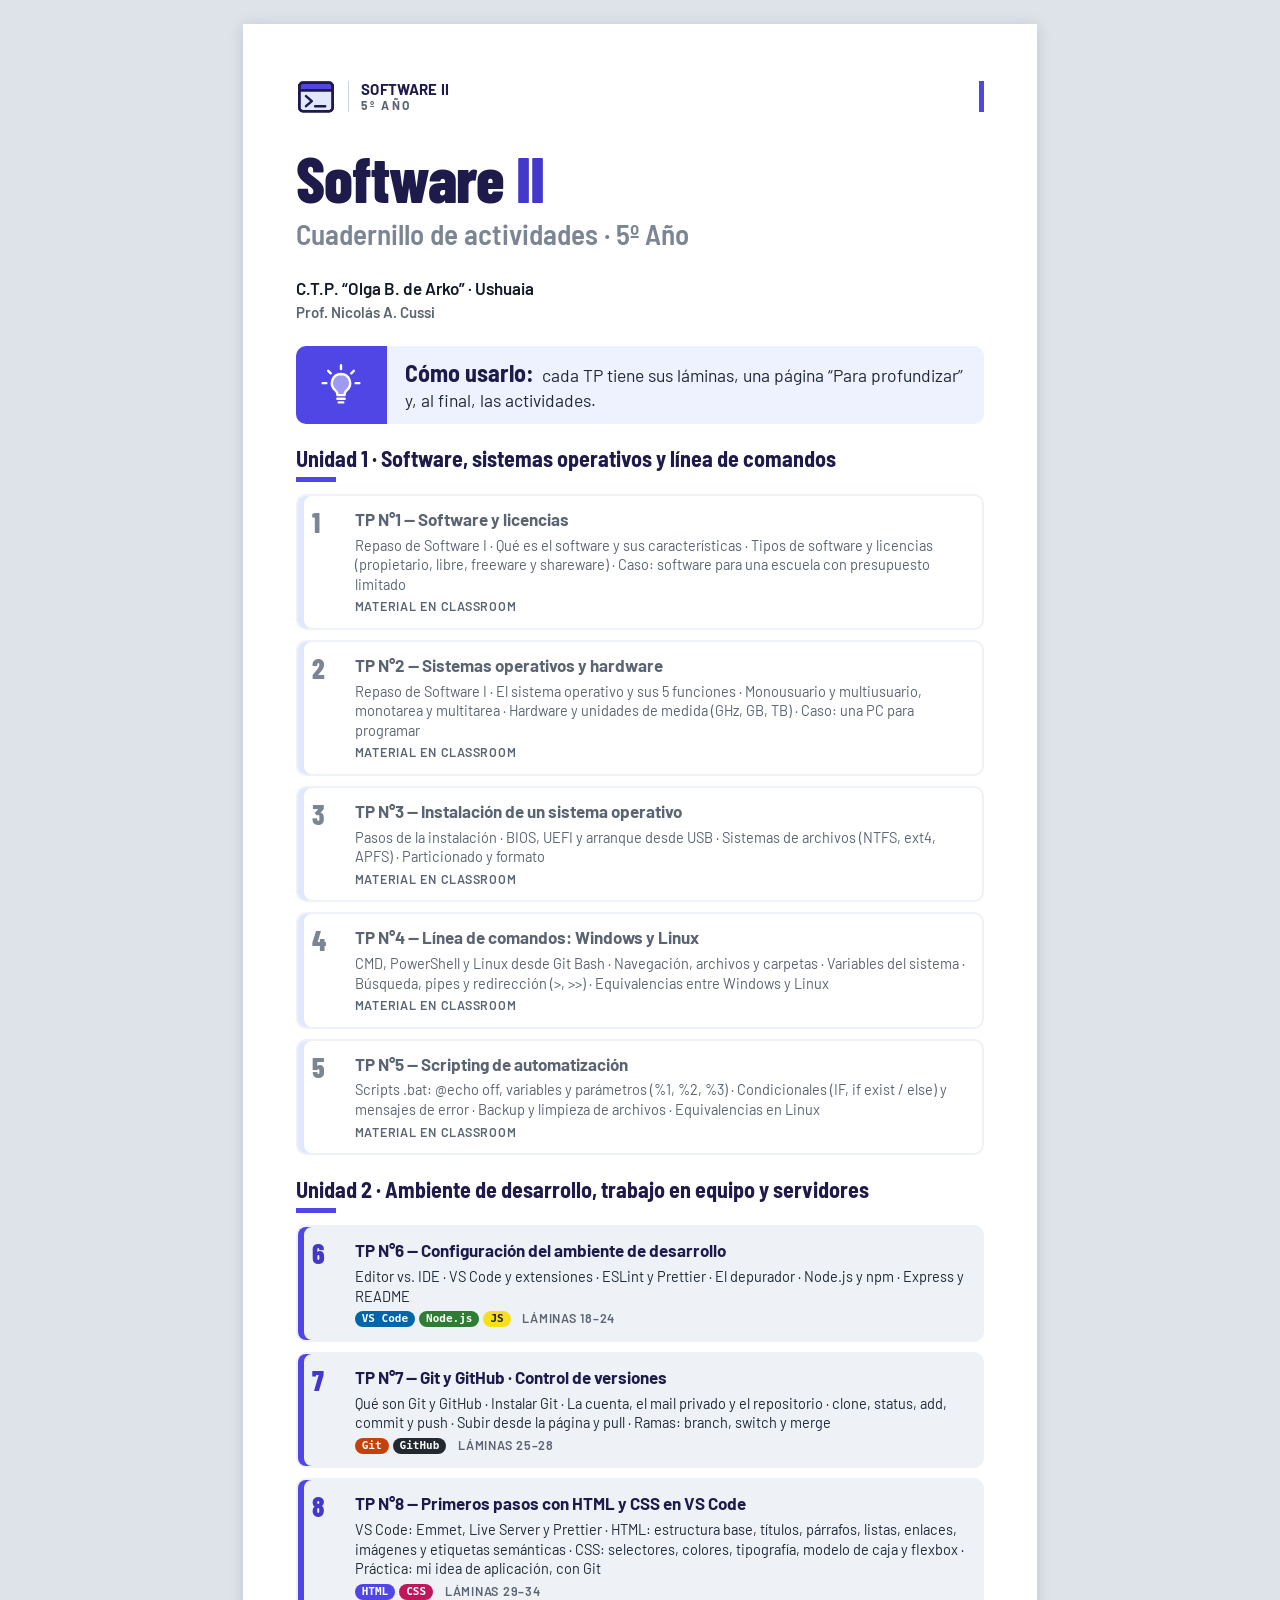
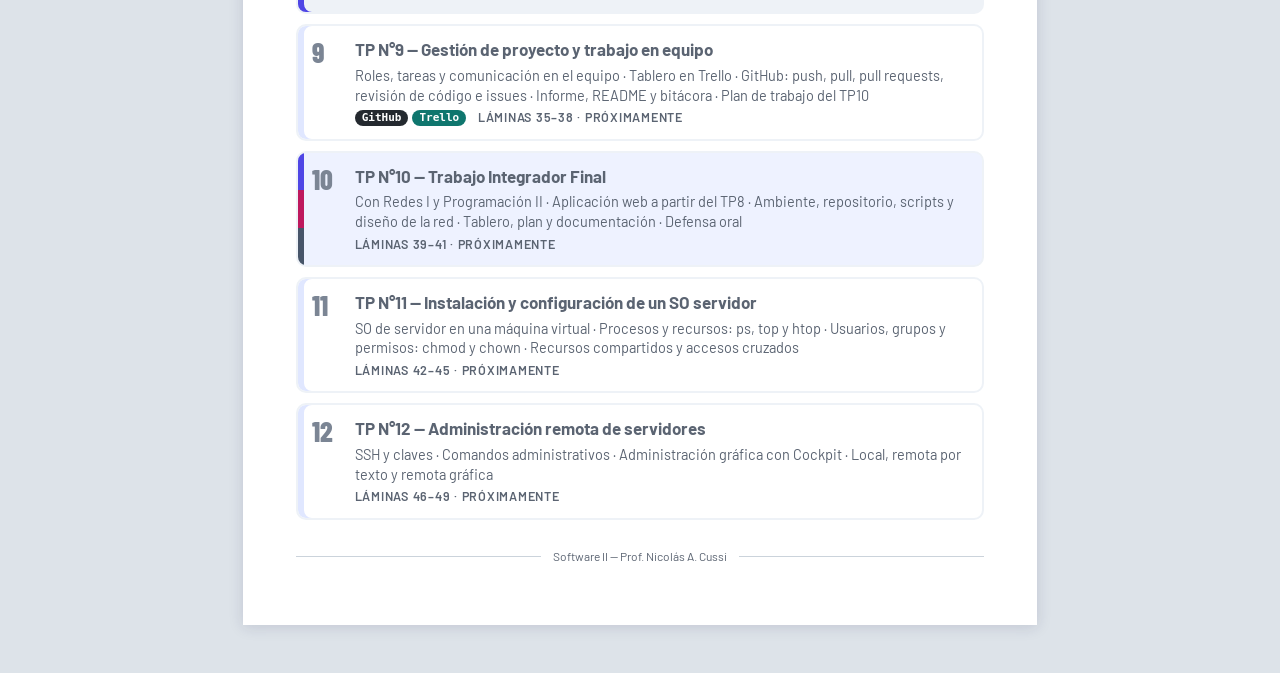
==== commit 285d985f: "style: etiqueta de JavaScript en amarillo y de Trello en turquesa - JS: amarillo #F7DF1E con letra -" ====
--- a/index.html
+++ b/index.html
@@ -130,7 +130,7 @@
           <span class="tp__num" aria-hidden="true">9</span>
           <span class="tp__titulo">TP N°9 — Gestión de proyecto y trabajo en equipo</span>
           <span class="tp__temas">Roles, tareas y comunicación en el equipo · Tablero en Trello · GitHub: push, pull, pull requests, revisión de código e issues · Informe, README y bitácora · Plan de trabajo del TP10</span>
-          <span class="tp__meta"><span class="tp__tecs"><span class="etq etq--github">GitHub</span> <span class="etq">Trello</span></span> Láminas 35–38 · Próximamente</span>
+          <span class="tp__meta"><span class="tp__tecs"><span class="etq etq--github">GitHub</span> <span class="etq etq--trello">Trello</span></span> Láminas 35–38 · Próximamente</span>
         </div>
       </li>
       <li>
--- a/assets/css/estilos.css
+++ b/assets/css/estilos.css
@@ -43,6 +43,8 @@
   --node:   #2E7D32;   /* verde */
   --git:    #C2410C;   /* naranja rojizo */
   --github: #24292F;   /* casi negro */
+  --trello: #0F766E;   /* turquesa: el azul de Trello quedaría igual al de VS Code. Blanco encima: 5,5:1 */
+  --js-etq: #F7DF1E;   /* amarillo de JavaScript, solo en la etiqueta y con letra --tinta (11,8:1): con blanco no se lee */
 
   /* Avisos */
   --ok: #15803D;     --ok-claro: #DCFCE7;     /* resultado correcto, checklist */
@@ -573,11 +575,12 @@
 }
 .etq--html { background: var(--html); }
 .etq--css  { background: var(--css); }
-.etq--js   { background: var(--js); }
+.etq--js   { background: var(--js-etq); color: var(--tinta); }   /* los bloques de código JS siguen en gris (--js) */
 .etq--vscode { background: var(--vscode); }
 .etq--node   { background: var(--node); }
 .etq--git    { background: var(--git); }
 .etq--github { background: var(--github); }
+.etq--trello { background: var(--trello); }
 
 /* Código dentro del texto: comandos, archivos, direcciones, ramas, atributos… en rosa rojizo, en todos los TP
    (pedido de Nicolás, 12/10/2026; antes iba en índigo): #BE185D sobre #FCE7F3, 5,1:1.
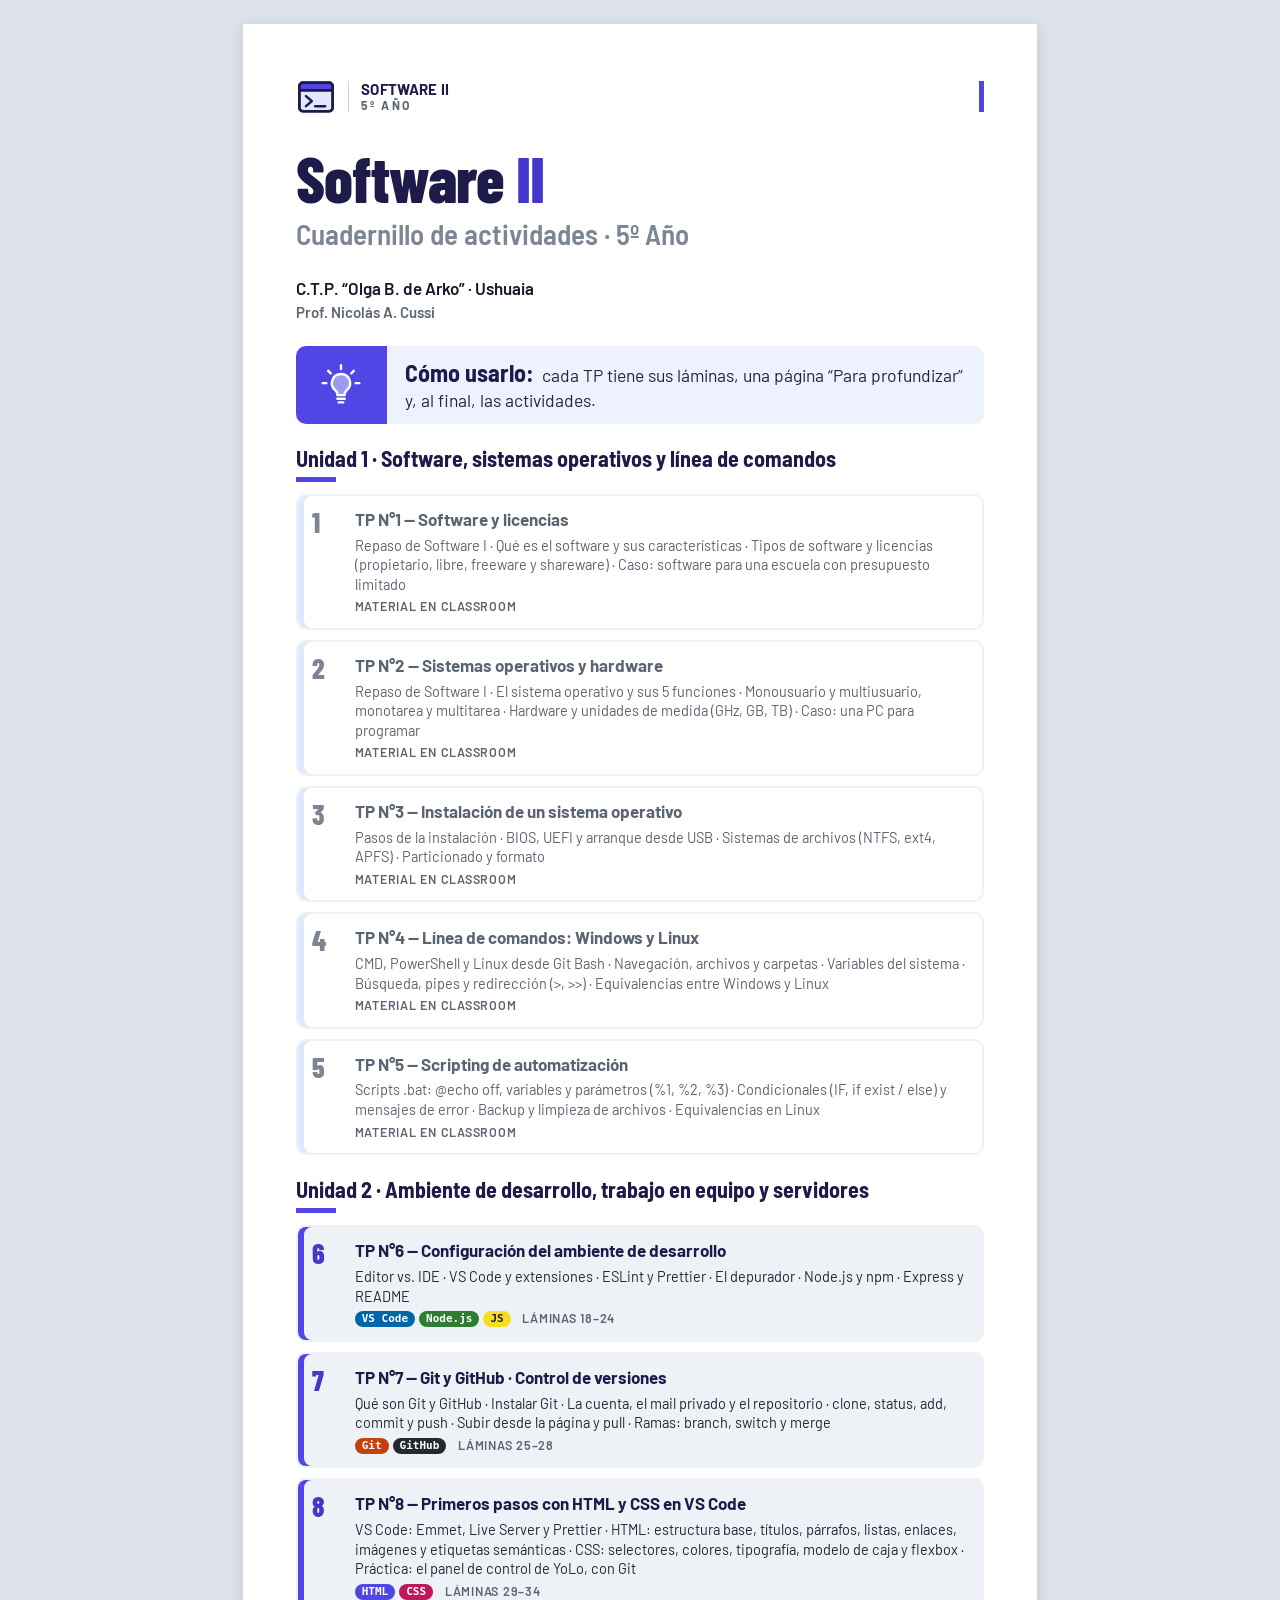
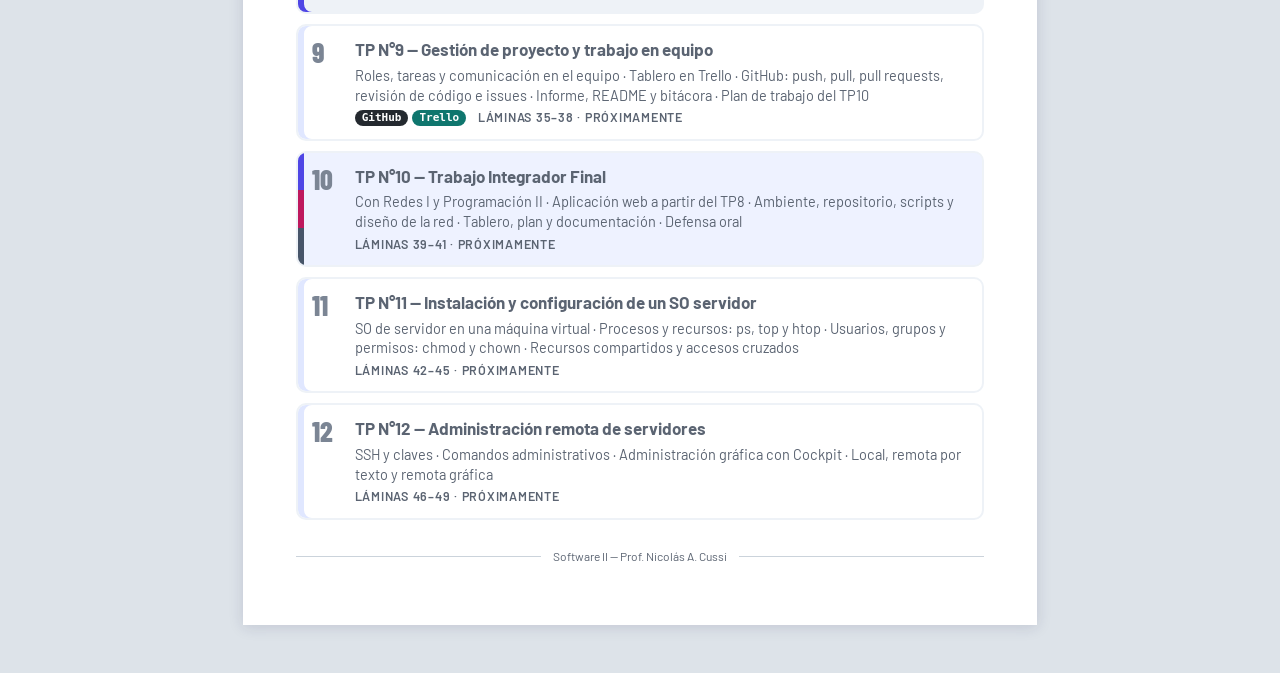
==== commit 85e803a1: "feat: TP8, práctica nueva: el panel de control de YoLo - Parte 2 con consigna y pasos breves: descar" ====
--- a/index.html
+++ b/index.html
@@ -121,7 +121,7 @@
         <a class="tp tp--html" href="unidades/tp08.html">
           <span class="tp__num" aria-hidden="true">8</span>
           <span class="tp__titulo">TP N°8 — Primeros pasos con HTML y CSS en VS Code</span>
-          <span class="tp__temas">VS Code: Emmet, Live Server y Prettier · HTML: estructura base, títulos, párrafos, listas, enlaces, imágenes y etiquetas semánticas · CSS: selectores, colores, tipografía, modelo de caja y flexbox · Práctica: mi idea de aplicación, con Git</span>
+          <span class="tp__temas">VS Code: Emmet, Live Server y Prettier · HTML: estructura base, títulos, párrafos, listas, enlaces, imágenes y etiquetas semánticas · CSS: selectores, colores, tipografía, modelo de caja y flexbox · Práctica: el panel de control de YoLo, con Git</span>
           <span class="tp__meta"><span class="tp__tecs"><span class="etq etq--html">HTML</span> <span class="etq etq--css">CSS</span></span> Láminas 29–34 <span class="tp__visto" data-visto="8" hidden>· ✓ Visto</span></span>
         </a>
       </li>
--- a/assets/css/estilos.css
+++ b/assets/css/estilos.css
@@ -437,6 +437,9 @@
 .entrega__cols { display: grid; gap: 10px; }
 .entrega__sub { font-weight: 700; color: var(--tinta); margin-bottom: 3px; }
 .entrega__sub--sep { margin-top: 6px; }
+@media (max-width: 599px) {   /* celular: el link largo de la Entrega baja de renglón en vez de salirse del recuadro */
+  .entrega code { white-space: normal; overflow-wrap: anywhere; }
+}
 
 /* Tabla con datos dentro de una actividad */
 .act-tabla caption { text-align: left; font-weight: 700; letter-spacing: .05em; color: var(--tinta); padding-bottom: 4px; }
@@ -659,6 +662,8 @@
 .carpeta__arch { display: grid; gap: 6px; margin-left: 14px; padding-left: 14px; border-left: 2px solid var(--panel-linea); }
 .carpeta__arch li { display: grid; grid-template-columns: auto 1fr; gap: 10px; align-items: center; background: var(--blanco); border-radius: 8px; padding: 7px 10px; font-size: 16px; line-height: 1.3; }
 .carpeta__arch--2col { grid-template-columns: repeat(auto-fit, minmax(240px, 1fr)); }
+.descarga { display: flex; flex-wrap: wrap; align-items: center; gap: 6px 12px; margin-top: 10px; }
+.descarga__nota { font-size: 14px; color: var(--gris); }
 
 /* Operaciones aritméticas */
 .operaciones { display: grid; grid-template-columns: repeat(3, 1fr); gap: 8px; }
@@ -1371,7 +1376,7 @@
   }
   html, body { background: var(--blanco); }
   * { -webkit-print-color-adjust: exact; print-color-adjust: exact; }
-  .barra, .saltar, .no-imprimir, .boton-cod, .resultado__aviso { display: none !important; }
+  .barra, .saltar, .no-imprimir, .boton-cod, .descarga .boton, .resultado__aviso { display: none !important; }
   .laminas { padding: 0; }
   .lamina {
     height: 297mm; min-height: 0; margin: 0; box-shadow: none;
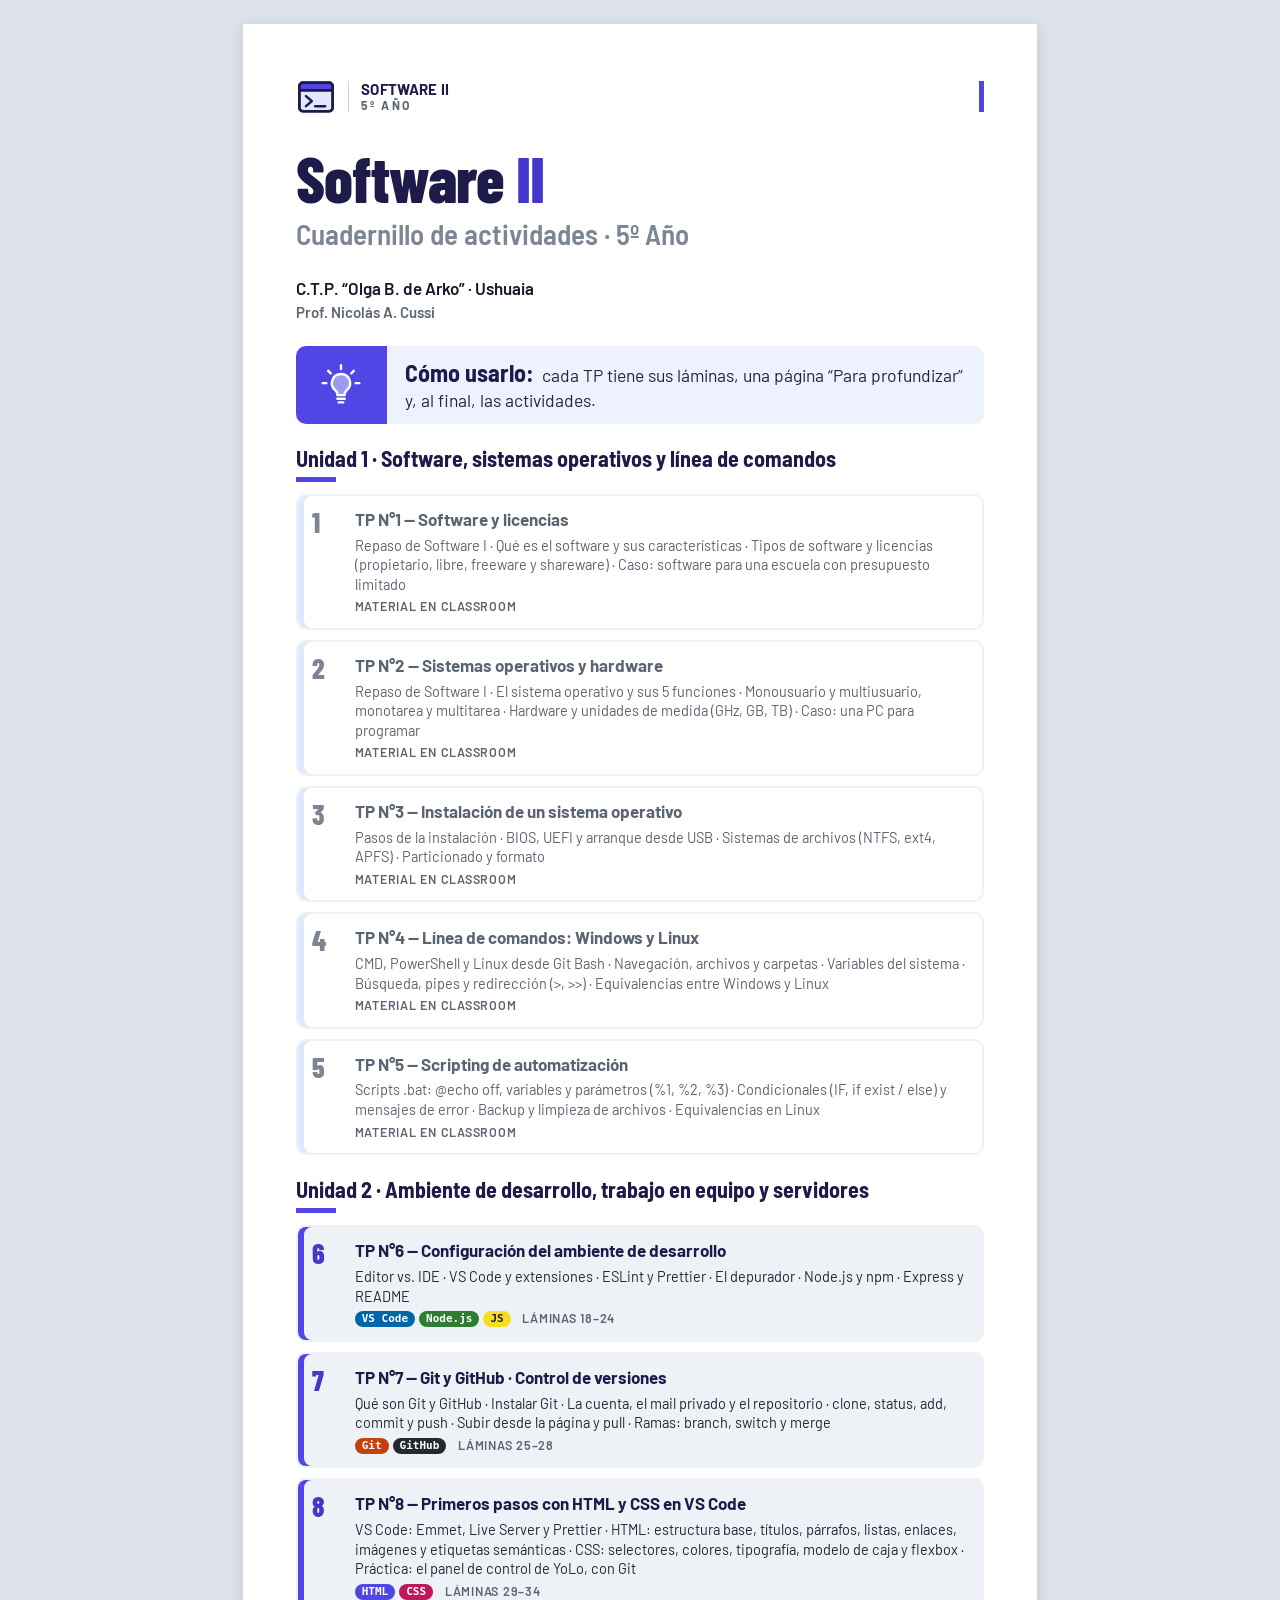
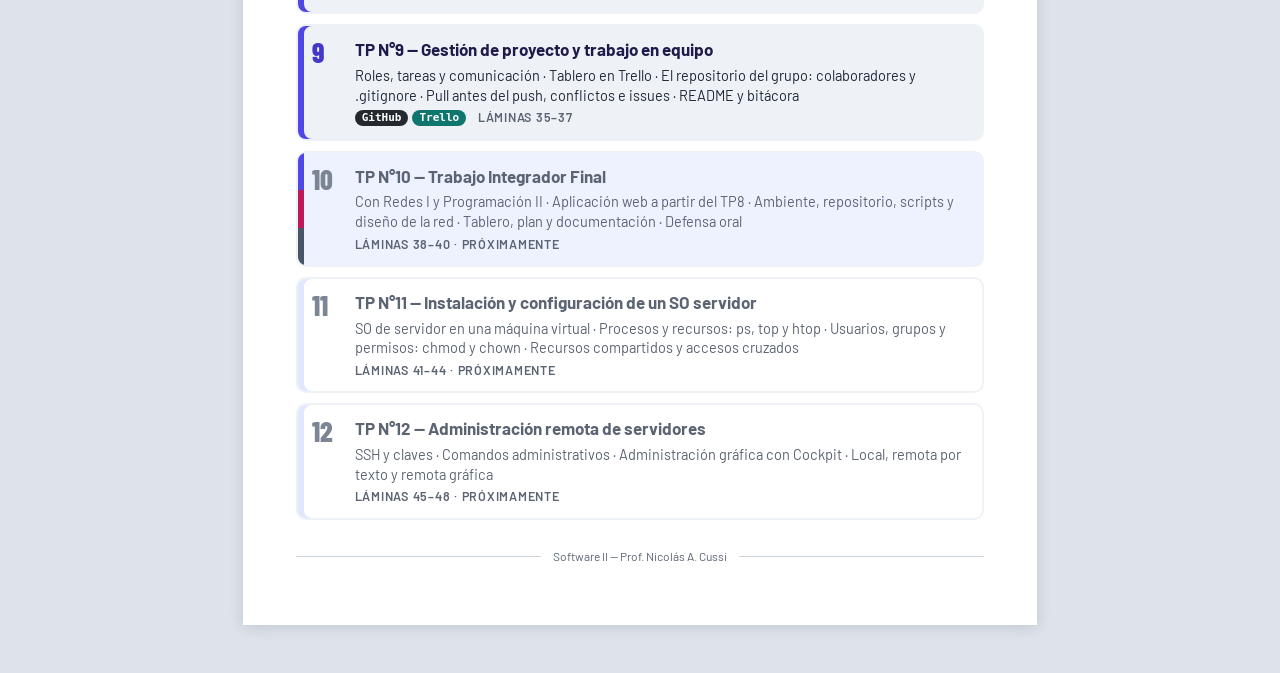
==== commit 88d18853: "feat: TP9, gestión de proyecto y trabajo en equipo (láminas 35 a 37) - Lámina 35 (dos hojas): roles," ====
--- a/index.html
+++ b/index.html
@@ -126,19 +126,19 @@
         </a>
       </li>
       <li>
-        <div class="tp tp--pronto">
+        <a class="tp" href="unidades/tp09.html">
           <span class="tp__num" aria-hidden="true">9</span>
           <span class="tp__titulo">TP N°9 — Gestión de proyecto y trabajo en equipo</span>
-          <span class="tp__temas">Roles, tareas y comunicación en el equipo · Tablero en Trello · GitHub: push, pull, pull requests, revisión de código e issues · Informe, README y bitácora · Plan de trabajo del TP10</span>
-          <span class="tp__meta"><span class="tp__tecs"><span class="etq etq--github">GitHub</span> <span class="etq etq--trello">Trello</span></span> Láminas 35–38 · Próximamente</span>
-        </div>
+          <span class="tp__temas">Roles, tareas y comunicación · Tablero en Trello · El repositorio del grupo: colaboradores y .gitignore · Pull antes del push, conflictos e issues · README y bitácora</span>
+          <span class="tp__meta"><span class="tp__tecs"><span class="etq etq--github">GitHub</span> <span class="etq etq--trello">Trello</span></span> Láminas 35–37 <span class="tp__visto" data-visto="9" hidden>· ✓ Visto</span></span>
+        </a>
       </li>
       <li>
         <div class="tp tp--todo tp--integrador tp--pronto">
           <span class="tp__num" aria-hidden="true">10</span>
           <span class="tp__titulo">TP N°10 — Trabajo Integrador Final</span>
           <span class="tp__temas">Con Redes I y Programación II · Aplicación web a partir del TP8 · Ambiente, repositorio, scripts y diseño de la red · Tablero, plan y documentación · Defensa oral</span>
-          <span class="tp__meta">Láminas 39–41 · Próximamente</span>
+          <span class="tp__meta">Láminas 38–40 · Próximamente</span>
         </div>
       </li>
       <li>
@@ -146,7 +146,7 @@
           <span class="tp__num" aria-hidden="true">11</span>
           <span class="tp__titulo">TP N°11 — Instalación y configuración de un SO servidor</span>
           <span class="tp__temas">SO de servidor en una máquina virtual · Procesos y recursos: ps, top y htop · Usuarios, grupos y permisos: chmod y chown · Recursos compartidos y accesos cruzados</span>
-          <span class="tp__meta">Láminas 42–45 · Próximamente</span>
+          <span class="tp__meta">Láminas 41–44 · Próximamente</span>
         </div>
       </li>
       <li>
@@ -154,7 +154,7 @@
           <span class="tp__num" aria-hidden="true">12</span>
           <span class="tp__titulo">TP N°12 — Administración remota de servidores</span>
           <span class="tp__temas">SSH y claves · Comandos administrativos · Administración gráfica con Cockpit · Local, remota por texto y remota gráfica</span>
-          <span class="tp__meta">Láminas 46–49 · Próximamente</span>
+          <span class="tp__meta">Láminas 45–48 · Próximamente</span>
         </div>
       </li>
     </ul>
--- a/assets/css/estilos.css
+++ b/assets/css/estilos.css
@@ -1000,6 +1000,13 @@
 .ej--config { margin: 8px 0; }   /* git config con y sin el mail privado, uno al lado del otro */
 .ej--config .ej-col { display: flex; flex-direction: column; gap: 6px; }
 .ej--config .terminal { margin-top: auto; }   /* las dos terminales a la misma altura aunque el texto de arriba sea más largo */   /* la letra del esquema y el punto final no quedan solos en el renglón */
+
+/* ==========================================================
+   TP9: roles del equipo, la rutina en main, el conflicto y la documentación
+   ========================================================== */
+.seccion, .panel--pila { display: grid; gap: 8px; align-content: start; }   /* subtítulo y su contenido, con aire entre bloques */
+.roles .tec h3 { margin-bottom: 3px; }
+.texto--no-edit { margin-top: 6px; }
 
 /* ==========================================================
    Pantallas medianas
@@ -1070,6 +1077,11 @@
   .esquema-par--sim { grid-template-columns: minmax(0, 1.3fr) minmax(0, 1fr); align-items: start; }
   .esquema-par--arriba { align-items: start; }
   .ej--term { grid-template-columns: minmax(0, .75fr) minmax(0, 1.25fr); align-items: start; }   /* la terminal, más ancha: sus renglones largos no se cortan tanto */
+  /* TP9: .gitignore de un renglón + su nota; pasos del conflicto + terminal; código de la documentación + nota */
+  .ej--gitignore { grid-template-columns: minmax(0, .4fr) minmax(0, 1.6fr); align-items: center; }
+  .ej--conflicto { grid-template-columns: minmax(0, .9fr) minmax(0, 1.1fr); align-items: start; }
+  .esquema-par--issues { grid-template-columns: minmax(0, .8fr) minmax(0, 1.2fr); }
+  .ej--doc { grid-template-columns: minmax(0, 1.15fr) minmax(0, 1fr); align-items: start; }
 }
 
 /* ==========================================================
@@ -1340,6 +1352,16 @@
   .lamina--densa .texto--ciclo, .lamina--densa .texto--ramas { font-size: 14px; line-height: 1.32; }
   .lamina--densa .tabla-comp--git th, .lamina--densa .tabla-comp--git td { padding: 1px 7px; }
 
+  /* TP9: los tres roles del mismo ancho y las secciones con el aire de la hoja A4 */
+  .tecs.roles { grid-template-columns: repeat(3, 1fr); }
+  .seccion, .panel--pila { gap: 2.5mm; }
+  .lamina--densa .seccion, .lamina--densa .panel--pila { gap: 2mm; }
+  [data-tp="9"] .lamina--densa { gap: 2.6mm; }
+  [data-tp="9"] .lamina--act { gap: 3mm; }
+  [data-tp="9"] .lamina--act-densa { gap: 2.2mm; }
+  .seccion .cuando { margin-top: 0; }
+  .seccion .cuando li { font-size: 16px; line-height: 1.32; padding: 8px 16px; }
+
   /* Láminas 20 y 22: el texto de tres diapositivas en una hoja, con letra de 13 px (decidido el 11/10/2026) */
   .lamina--mas-densa .esquema-nota__p, .lamina--mas-densa .esquema-nota li, .lamina--mas-densa .panel__texto,
   .lamina--mas-densa .texto--sub, .lamina--mas-densa .ej-pasos li, .lamina--mas-densa .ej-nota { font-size: 13px; line-height: 1.28; }
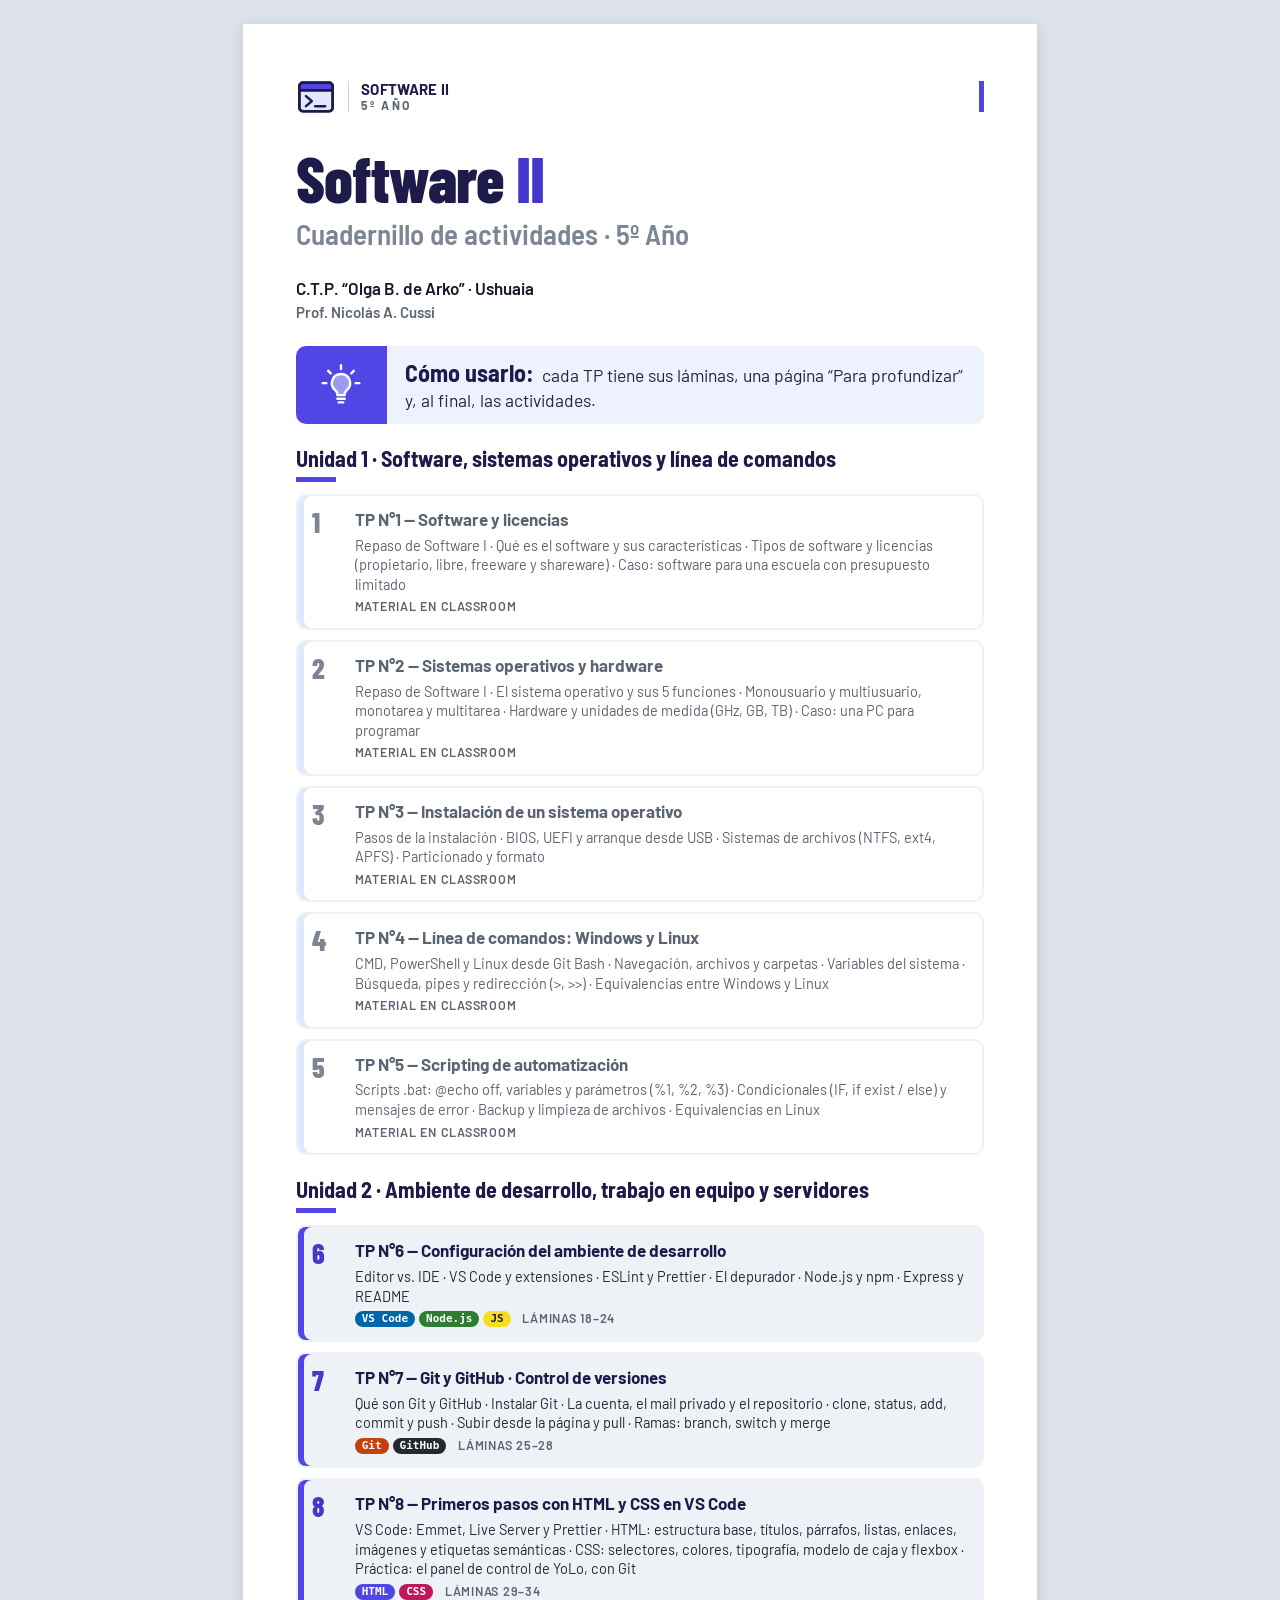
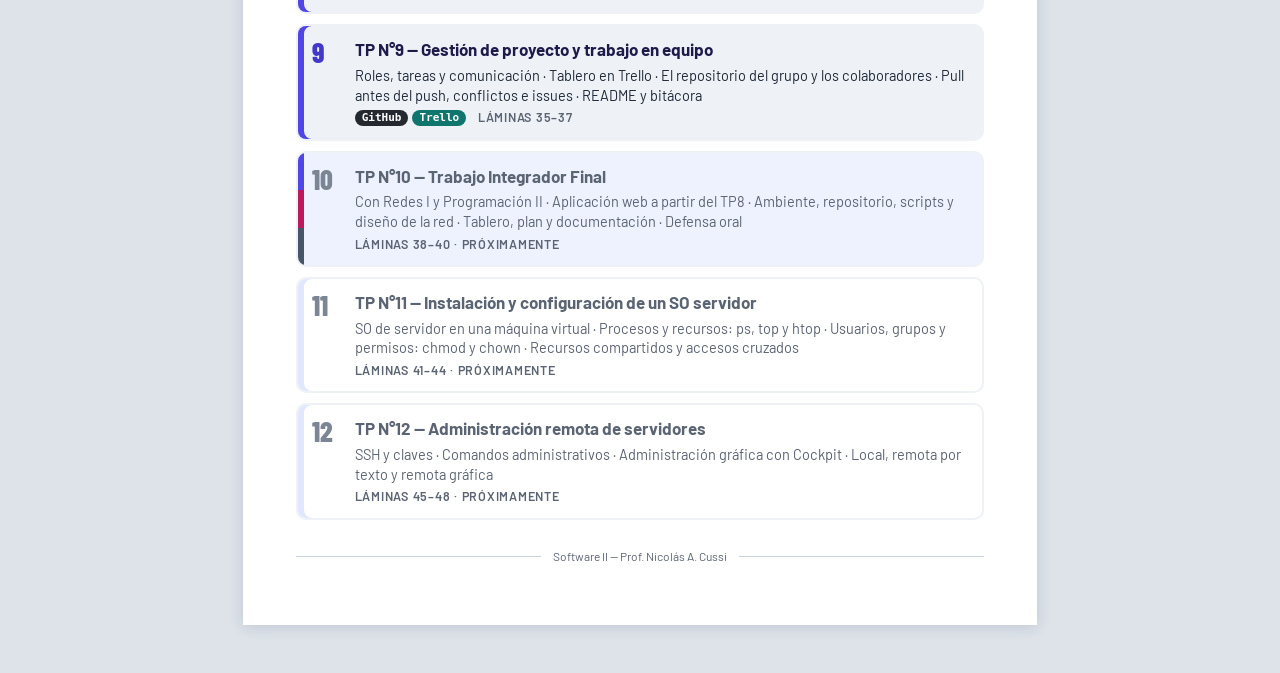
==== commit d6ecbc9b: "fix: TP9 sin .gitignore y con GRUPO 1 en los ejemplos - Fuera .gitignore: el bloque de la lámina 36," ====
--- a/index.html
+++ b/index.html
@@ -129,7 +129,7 @@
         <a class="tp" href="unidades/tp09.html">
           <span class="tp__num" aria-hidden="true">9</span>
           <span class="tp__titulo">TP N°9 — Gestión de proyecto y trabajo en equipo</span>
-          <span class="tp__temas">Roles, tareas y comunicación · Tablero en Trello · El repositorio del grupo: colaboradores y .gitignore · Pull antes del push, conflictos e issues · README y bitácora</span>
+          <span class="tp__temas">Roles, tareas y comunicación · Tablero en Trello · El repositorio del grupo y los colaboradores · Pull antes del push, conflictos e issues · README y bitácora</span>
           <span class="tp__meta"><span class="tp__tecs"><span class="etq etq--github">GitHub</span> <span class="etq etq--trello">Trello</span></span> Láminas 35–37 <span class="tp__visto" data-visto="9" hidden>· ✓ Visto</span></span>
         </a>
       </li>
--- a/assets/css/estilos.css
+++ b/assets/css/estilos.css
@@ -1077,8 +1077,7 @@
   .esquema-par--sim { grid-template-columns: minmax(0, 1.3fr) minmax(0, 1fr); align-items: start; }
   .esquema-par--arriba { align-items: start; }
   .ej--term { grid-template-columns: minmax(0, .75fr) minmax(0, 1.25fr); align-items: start; }   /* la terminal, más ancha: sus renglones largos no se cortan tanto */
-  /* TP9: .gitignore de un renglón + su nota; pasos del conflicto + terminal; código de la documentación + nota */
-  .ej--gitignore { grid-template-columns: minmax(0, .4fr) minmax(0, 1.6fr); align-items: center; }
+  /* TP9: pasos del conflicto + terminal; código de la documentación + nota */
   .ej--conflicto { grid-template-columns: minmax(0, .9fr) minmax(0, 1.1fr); align-items: start; }
   .esquema-par--issues { grid-template-columns: minmax(0, .8fr) minmax(0, 1.2fr); }
   .ej--doc { grid-template-columns: minmax(0, 1.15fr) minmax(0, 1fr); align-items: start; }
@@ -1359,6 +1358,7 @@
   [data-tp="9"] .lamina--densa { gap: 2.6mm; }
   [data-tp="9"] .lamina--act { gap: 3mm; }
   [data-tp="9"] .lamina--act-densa { gap: 2.2mm; }
+  [data-tp="9"] .entrega code { white-space: normal; overflow-wrap: anywhere; }   /* el link del repositorio del grupo baja de renglón en las barras */
   .seccion .cuando { margin-top: 0; }
   .seccion .cuando li { font-size: 16px; line-height: 1.32; padding: 8px 16px; }
 
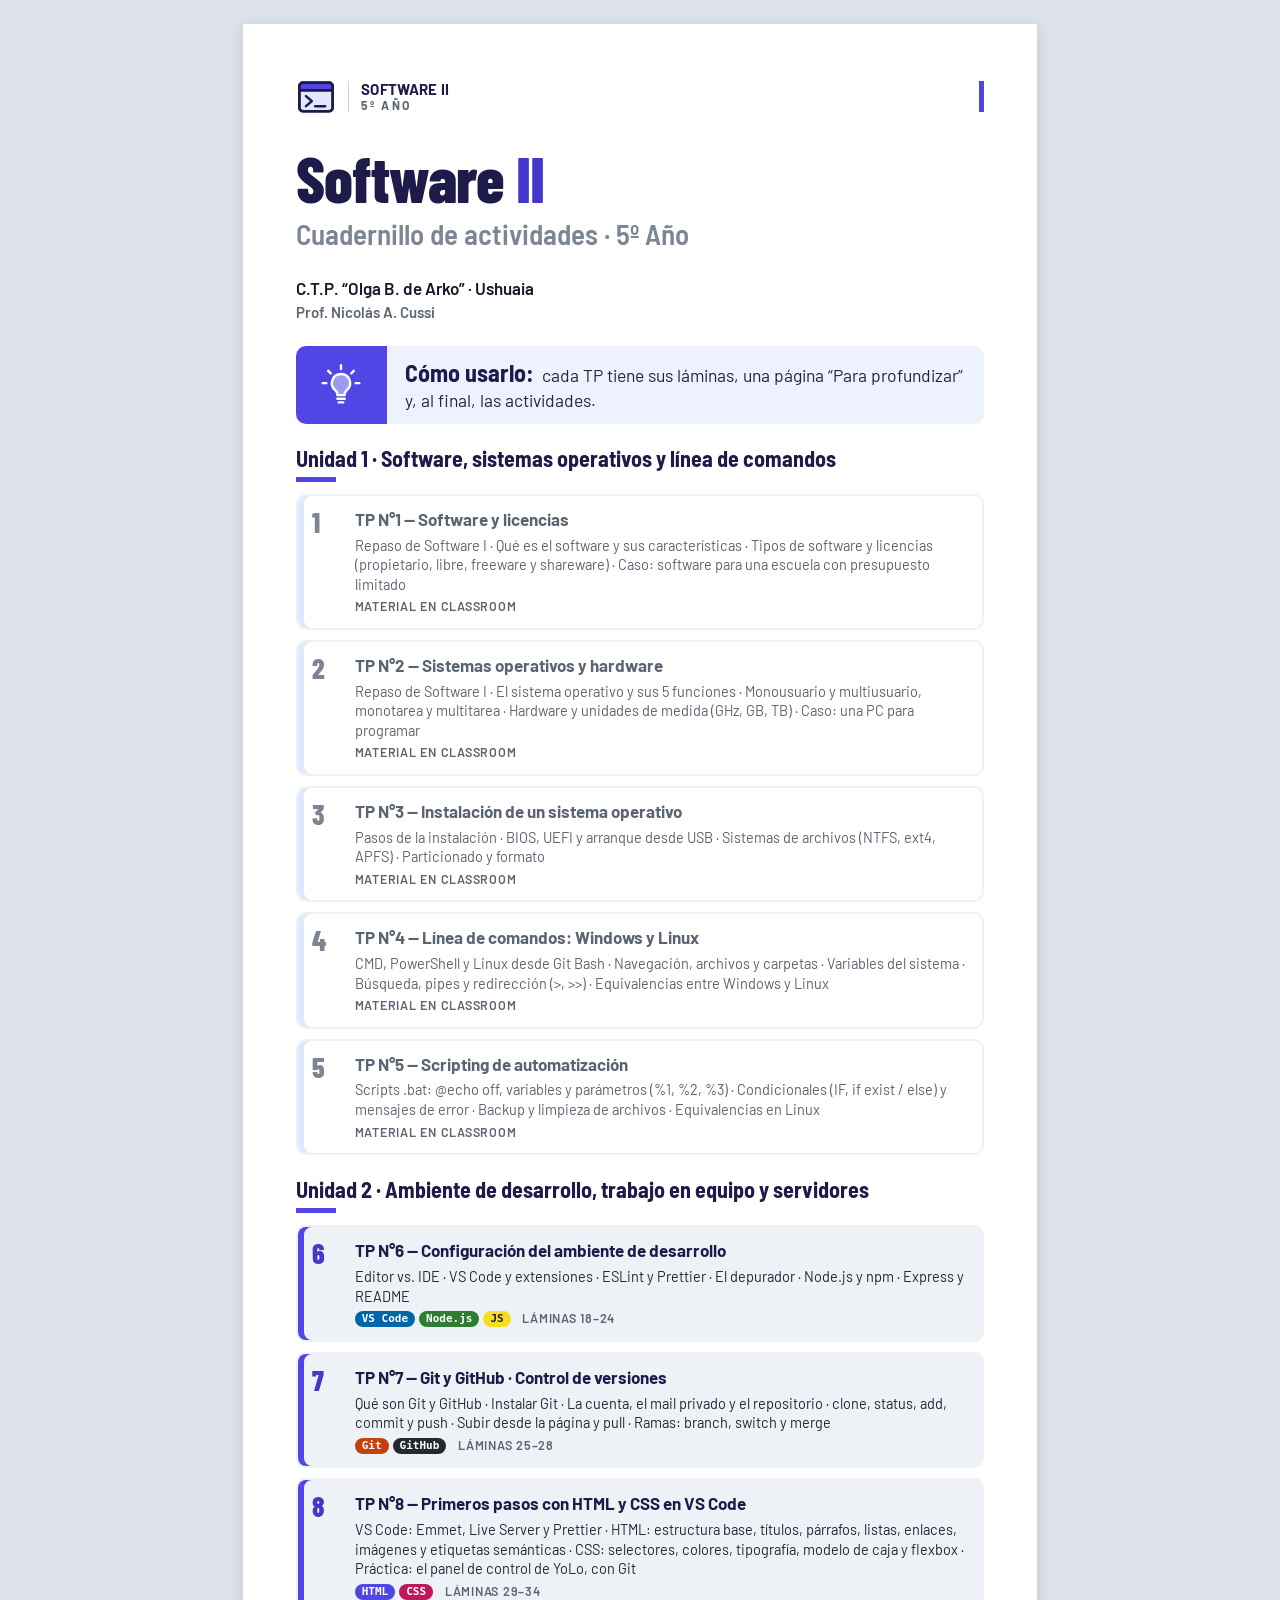
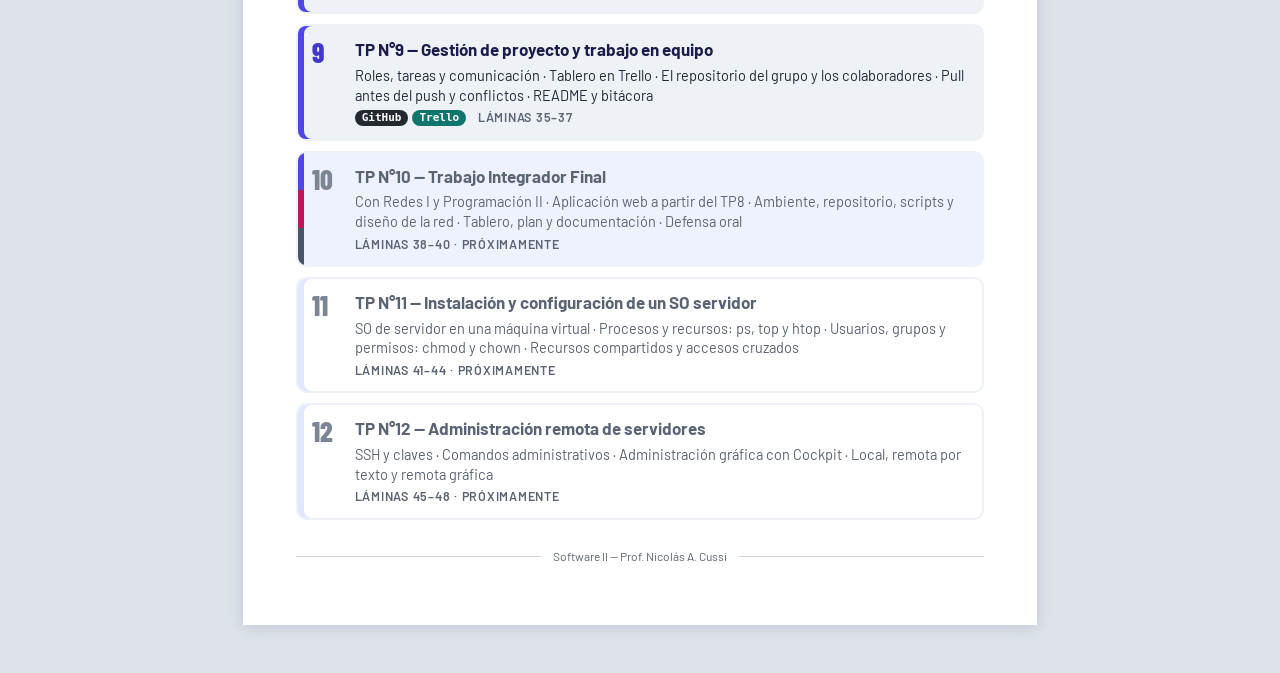
==== commit 4c77f33e: "fix: TP9 con la guía nueva del TP final: grupos de 2 y sin issues - Grupos de 2 integrantes: dos rol" ====
--- a/index.html
+++ b/index.html
@@ -129,7 +129,7 @@
         <a class="tp" href="unidades/tp09.html">
           <span class="tp__num" aria-hidden="true">9</span>
           <span class="tp__titulo">TP N°9 — Gestión de proyecto y trabajo en equipo</span>
-          <span class="tp__temas">Roles, tareas y comunicación · Tablero en Trello · El repositorio del grupo y los colaboradores · Pull antes del push, conflictos e issues · README y bitácora</span>
+          <span class="tp__temas">Roles, tareas y comunicación · Tablero en Trello · El repositorio del grupo y los colaboradores · Pull antes del push y conflictos · README y bitácora</span>
           <span class="tp__meta"><span class="tp__tecs"><span class="etq etq--github">GitHub</span> <span class="etq etq--trello">Trello</span></span> Láminas 35–37 <span class="tp__visto" data-visto="9" hidden>· ✓ Visto</span></span>
         </a>
       </li>
--- a/assets/css/estilos.css
+++ b/assets/css/estilos.css
@@ -1079,7 +1079,7 @@
   .ej--term { grid-template-columns: minmax(0, .75fr) minmax(0, 1.25fr); align-items: start; }   /* la terminal, más ancha: sus renglones largos no se cortan tanto */
   /* TP9: pasos del conflicto + terminal; código de la documentación + nota */
   .ej--conflicto { grid-template-columns: minmax(0, .9fr) minmax(0, 1.1fr); align-items: start; }
-  .esquema-par--issues { grid-template-columns: minmax(0, .8fr) minmax(0, 1.2fr); }
+  .tecs.roles { grid-template-columns: 1fr 1fr; }   /* los dos roles del grupo, del mismo ancho */
   .ej--doc { grid-template-columns: minmax(0, 1.15fr) minmax(0, 1fr); align-items: start; }
 }
 
@@ -1351,8 +1351,7 @@
   .lamina--densa .texto--ciclo, .lamina--densa .texto--ramas { font-size: 14px; line-height: 1.32; }
   .lamina--densa .tabla-comp--git th, .lamina--densa .tabla-comp--git td { padding: 1px 7px; }
 
-  /* TP9: los tres roles del mismo ancho y las secciones con el aire de la hoja A4 */
-  .tecs.roles { grid-template-columns: repeat(3, 1fr); }
+  /* TP9: las secciones con el aire de la hoja A4 */
   .seccion, .panel--pila { gap: 2.5mm; }
   .lamina--densa .seccion, .lamina--densa .panel--pila { gap: 2mm; }
   [data-tp="9"] .lamina--densa { gap: 2.6mm; }
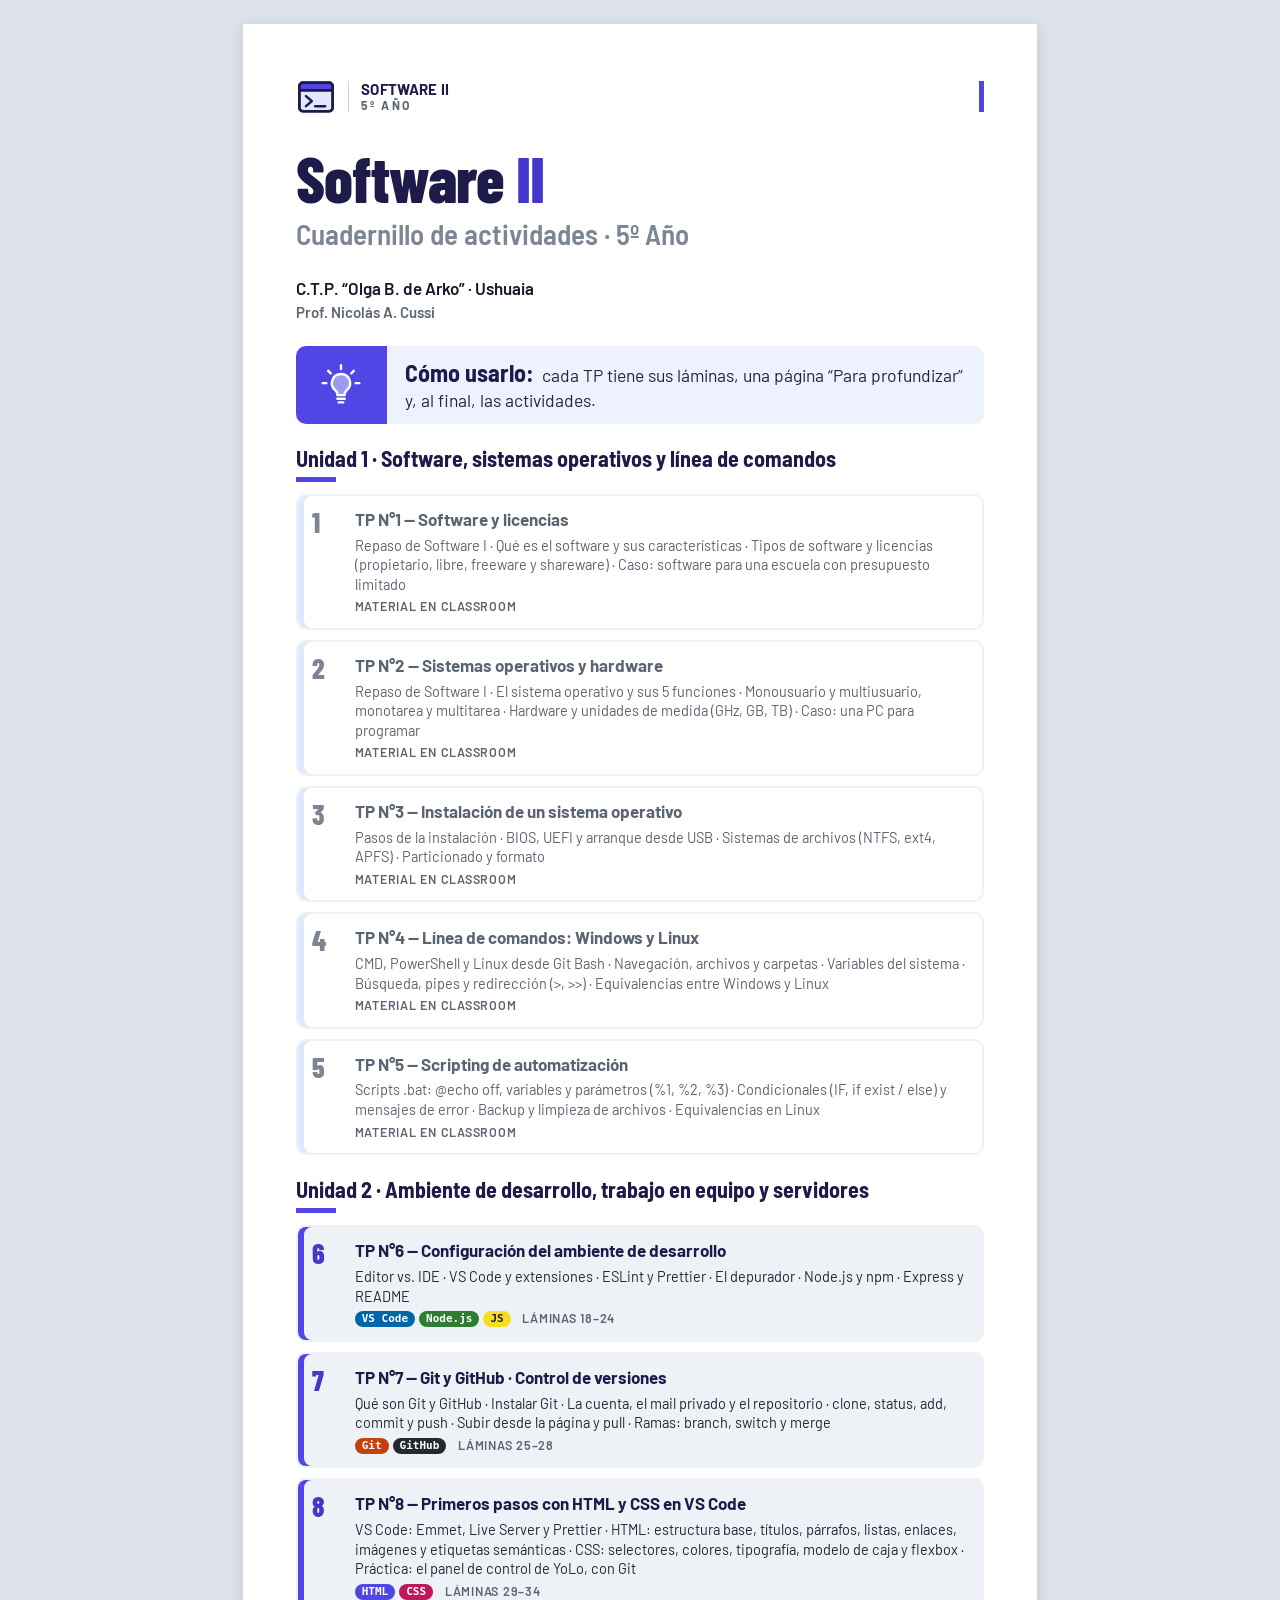
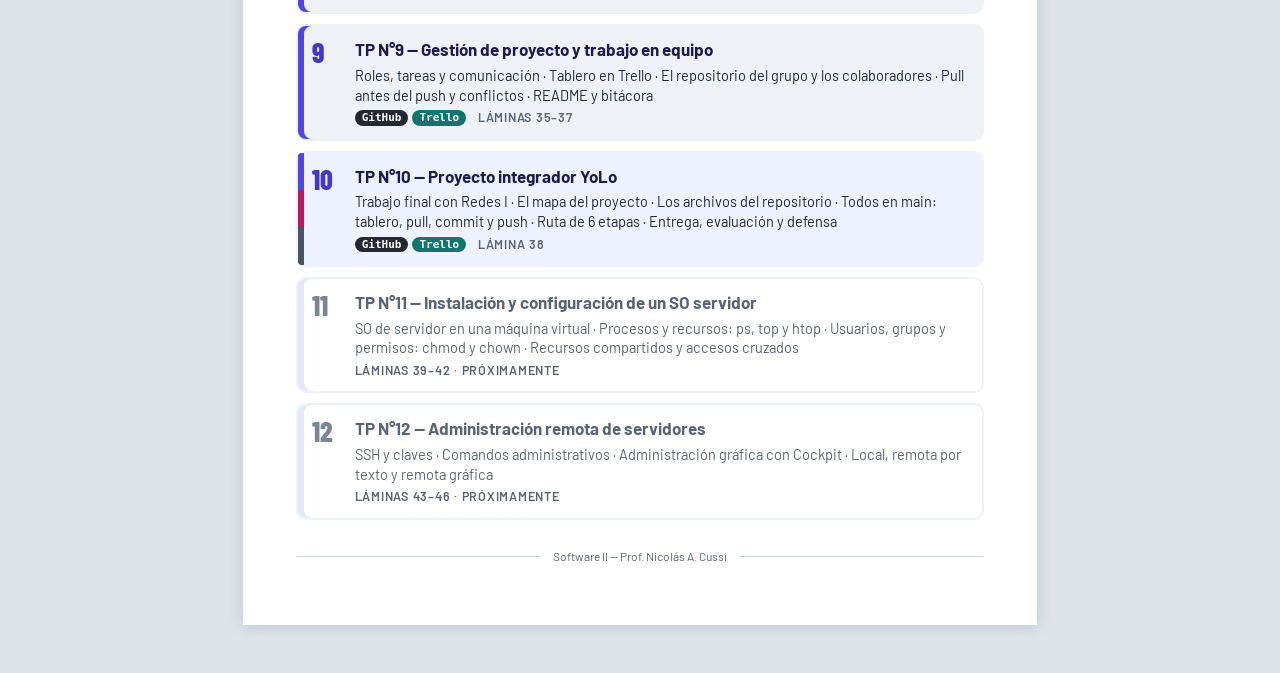
==== commit f89c7aca: "feat: TP10, proyecto integrador YoLo (lámina 38) Lámina 38 (el proyecto desde Software II), Para pro" ====
--- a/index.html
+++ b/index.html
@@ -134,19 +134,19 @@
         </a>
       </li>
       <li>
-        <div class="tp tp--todo tp--integrador tp--pronto">
+        <a class="tp tp--todo tp--integrador" href="unidades/tp10.html">
           <span class="tp__num" aria-hidden="true">10</span>
-          <span class="tp__titulo">TP N°10 — Trabajo Integrador Final</span>
-          <span class="tp__temas">Con Redes I y Programación II · Aplicación web a partir del TP8 · Ambiente, repositorio, scripts y diseño de la red · Tablero, plan y documentación · Defensa oral</span>
-          <span class="tp__meta">Láminas 38–40 · Próximamente</span>
-        </div>
+          <span class="tp__titulo">TP N°10 — Proyecto integrador YoLo</span>
+          <span class="tp__temas">Trabajo final con Redes I · El mapa del proyecto · Los archivos del repositorio · Todos en main: tablero, pull, commit y push · Ruta de 6 etapas · Entrega, evaluación y defensa</span>
+          <span class="tp__meta"><span class="tp__tecs"><span class="etq etq--github">GitHub</span> <span class="etq etq--trello">Trello</span></span> Lámina 38 <span class="tp__visto" data-visto="10" hidden>· ✓ Visto</span></span>
+        </a>
       </li>
       <li>
         <div class="tp tp--pronto">
           <span class="tp__num" aria-hidden="true">11</span>
           <span class="tp__titulo">TP N°11 — Instalación y configuración de un SO servidor</span>
           <span class="tp__temas">SO de servidor en una máquina virtual · Procesos y recursos: ps, top y htop · Usuarios, grupos y permisos: chmod y chown · Recursos compartidos y accesos cruzados</span>
-          <span class="tp__meta">Láminas 41–44 · Próximamente</span>
+          <span class="tp__meta">Láminas 39–42 · Próximamente</span>
         </div>
       </li>
       <li>
@@ -154,7 +154,7 @@
           <span class="tp__num" aria-hidden="true">12</span>
           <span class="tp__titulo">TP N°12 — Administración remota de servidores</span>
           <span class="tp__temas">SSH y claves · Comandos administrativos · Administración gráfica con Cockpit · Local, remota por texto y remota gráfica</span>
-          <span class="tp__meta">Láminas 45–48 · Próximamente</span>
+          <span class="tp__meta">Láminas 43–46 · Próximamente</span>
         </div>
       </li>
     </ul>
--- a/assets/css/estilos.css
+++ b/assets/css/estilos.css
@@ -1007,6 +1007,105 @@
 .seccion, .panel--pila { display: grid; gap: 8px; align-content: start; }   /* subtítulo y su contenido, con aire entre bloques */
 .roles .tec h3 { margin-bottom: 3px; }
 .texto--no-edit { margin-top: 6px; }
+
+/* ==========================================================
+   TP10: proyecto integrador YoLo. Las hojas de actividades y de entrega
+   son las del TP10 de Redes I, con los colores de este cuadernillo
+   ========================================================== */
+/* Lámina 38: el mapa del proyecto (el esquema de Redes I) y los archivos del repositorio */
+.mapa { display: grid; gap: 10px; align-items: stretch; }
+.mapa > * { min-width: 0; }
+.esquema--yolo svg { max-width: 460px; margin: 0 auto; }
+.esquema--yolo text { font-family: var(--fuente); fill: var(--tinta); }
+.esquema--yolo figcaption { margin-top: 6px; font-size: 14px; line-height: 1.35; color: var(--gris); text-align: center; }
+.esquema--yolo .esq-rot { font-size: 15px; font-weight: 700; }
+.esquema--yolo .esq-txt { font-size: 13px; fill: var(--texto); }
+.esq-num { fill: var(--blanco); stroke: var(--tinta); stroke-width: 1.5; }
+.esquema--yolo .esq-num-txt { font-family: var(--fuente-titular); font-weight: 800; font-size: 12px; }
+.yl-red { fill: var(--blanco); stroke: var(--linea); stroke-width: 1.5; }   /* dentro del panel gris, la red va en blanco */
+.yl-wifi { fill: none; stroke: var(--acento-numero); stroke-width: 2.2; stroke-linecap: round; }
+.yl-wifi-punto { fill: var(--acento-numero); }
+.esquema--yolo .yl-red-rot { font-size: 14px; font-weight: 700; }
+.esquema--yolo .yl-red-sub { font-size: 12.5px; font-weight: 400; fill: var(--texto); }
+.yl-caja { stroke-width: 2; }
+.yl-caja--pide { fill: var(--acento-claro); stroke: var(--acento); }
+.yl-caja--responde { fill: var(--naranja-claro); stroke: var(--naranja); }
+.esquema--yolo .yl-nota { font-size: 12px; font-style: italic; fill: var(--texto); }
+.yl-pill { fill: var(--blanco); stroke: var(--naranja); stroke-width: 1.2; }
+.esquema--yolo .yl-pill-txt { font-family: var(--fuente-codigo); font-size: 11.5px; font-weight: 700; }
+.yl-flecha { fill: none; stroke: var(--tinta); stroke-width: 3; }
+.yl-punta { fill: var(--tinta); }
+.yl-video { fill: none; stroke: var(--tinta); stroke-width: 2.5; stroke-dasharray: 7 5; }
+.yl-tag { fill: var(--blanco); stroke: var(--tinta); stroke-width: 1.2; }
+.yl-tag--video { stroke-dasharray: 4 3; }
+.esquema--yolo .yl-tag-txt { font-size: 12px; font-weight: 700; }
+.carpeta__arch--def li { grid-template-columns: 6.6em minmax(0, 1fr); align-items: baseline; }   /* nombre y qué es, en columnas parejas */
+.ciclo .etq { justify-self: start; }
+
+/* Para profundizar: el README a lo ancho y, debajo, los commits y las preguntas */
+.pf--ancho { grid-column: 1 / -1; }
+
+/* Actividades: qué es el TP final, el objetivo y la ruta de trabajo */
+.tpfinal { display: grid; gap: 10px; align-items: start; }
+.tpfinal .panel { display: grid; gap: 7px; align-content: start; }
+.tpfinal .panel__cab { margin-bottom: 0; }
+.tpfinal p, .tpfinal li { font-size: 15px; line-height: 1.38; }
+.lamina--compu .pf__lista li::before { background: var(--violeta); }
+.datos { width: 100%; border-collapse: collapse; background: var(--blanco); border-radius: 8px; font-size: 14.5px; line-height: 1.3; }
+.datos th, .datos td { padding: 4px 10px; text-align: left; }
+.datos tr + tr th, .datos tr + tr td { border-top: 1px solid var(--linea); }
+.datos th { width: 30%; font-weight: 700; color: var(--tinta); }
+.objetivos { display: grid; gap: 4px; counter-reset: obj; }
+.objetivos li {
+  counter-increment: obj; position: relative;
+  background: var(--blanco); border-radius: 6px; padding: 4px 10px 4px 38px;
+}
+.objetivos li::before {
+  content: counter(obj); position: absolute; left: 6px; top: 4px;
+  width: 24px; height: 22px; border-radius: 5px; text-align: center; line-height: 22px;
+  background: var(--violeta); color: var(--blanco); font-family: var(--fuente-titular); font-weight: 800; font-size: 15px;
+}
+.ruta { display: grid; gap: 6px; }
+.ruta__intro { font-size: 15.5px; line-height: 1.38; }
+.etapa__entregable {   /* el entregable de cada etapa (violeta sobre violeta claro: 4,8:1) */
+  margin-top: 6px;
+  background: var(--violeta-claro); border-radius: 8px; padding: 4px 10px 5px 13px; box-shadow: inset 4px 0 0 var(--violeta);
+  font-size: 15px; font-weight: 600; line-height: 1.35; color: var(--tinta);
+}
+.etapa__entregable span { margin-right: 6px; font-size: 10.5px; font-weight: 700; letter-spacing: .12em; text-transform: uppercase; color: var(--violeta); }
+
+/* Hoja "Entrega y evaluación" */
+.ent__tit {
+  display: flex; align-items: center; gap: 8px;
+  font-family: var(--fuente-titulo); font-weight: 700; font-size: 20px; line-height: 1.15; color: var(--tinta);
+}
+.ent__tit::before { content: ""; flex: none; width: 5px; height: 18px; border-radius: 2px; background: var(--violeta); }
+.recibe, .chequeo, .evalua, .defensa, .reglas { display: grid; gap: 6px; align-content: start; }
+.recibe p, .chequeo > p, .evalua > p, .defensa > p { font-size: 15px; line-height: 1.38; }
+.recibe__cols, .chequeo__cols, .evalua__cols { display: grid; gap: 8px; align-items: start; }
+.recibe__col, .chequeo__cols > div { display: grid; gap: 5px; align-content: start; background: var(--panel); border-radius: 8px; padding: 7px 12px 9px; }
+.recibe__col--hacen { background: var(--violeta-claro); }
+.recibe__col h4, .chequeo__cols h4 { font-family: var(--fuente-titulo); font-weight: 700; font-size: 16px; line-height: 1.2; color: var(--tinta); }
+.recibe li, .chequeo li, .evalua li, .reglas li { font-size: 14.5px; line-height: 1.35; }
+.chequeo .checklist { margin-top: 0; }
+.evalua__cols h4 { font-size: 15px; font-weight: 400; line-height: 1.3; margin-bottom: 4px; }
+.tabla-nota { width: 100%; border-collapse: collapse; font-size: 13.5px; line-height: 1.25; }
+.tabla-nota th, .tabla-nota td { padding: 4px 8px; text-align: left; vertical-align: top; border-bottom: 1px solid var(--linea); }
+.tabla-nota thead th { background: var(--violeta-claro); color: var(--tinta); font-weight: 700; }
+.tabla-nota tbody th { font-family: var(--fuente-titulo); font-weight: 700; font-size: 15px; color: var(--tinta); }
+.tabla-nota .tabla-nota__peso { font-family: var(--fuente-titular); font-weight: 800; font-size: 17px; color: var(--tinta); white-space: nowrap; text-align: center; }
+.defensa__preguntas { display: grid; gap: 4px; }
+.defensa__preguntas li {
+  display: flex; flex-wrap: wrap; align-items: baseline; gap: 1px 10px;
+  background: var(--panel); border-radius: 8px; padding: 5px 10px 5px 13px; box-shadow: inset 4px 0 0 var(--acento);
+  font-size: 14.5px; line-height: 1.33;
+}
+.lamina--compu .defensa__preguntas li { box-shadow: inset 4px 0 0 var(--violeta); }
+.pf .defensa__preguntas li { background: var(--blanco); }
+/* Dónde está la respuesta: índigo (7,0:1 sobre el gris) y, en las hojas de entrega, violeta (5,1:1) */
+.donde { margin-left: auto; font-size: 10.5px; font-weight: 700; letter-spacing: .08em; text-transform: uppercase; color: var(--acento-numero); white-space: nowrap; }
+.lamina--compu .donde { color: var(--violeta); }
+.reglas__lista { display: grid; gap: 4px 18px; }
 
 /* ==========================================================
    Pantallas medianas
@@ -1081,6 +1180,19 @@
   .ej--conflicto { grid-template-columns: minmax(0, .9fr) minmax(0, 1.1fr); align-items: start; }
   .tecs.roles { grid-template-columns: 1fr 1fr; }   /* los dos roles del grupo, del mismo ancho */
   .ej--doc { grid-template-columns: minmax(0, 1.15fr) minmax(0, 1fr); align-items: start; }
+  /* TP10: el mapa y los archivos lado a lado; las hojas de actividades y de entrega en columnas, como en Redes I */
+  .mapa { grid-template-columns: minmax(0, 1.1fr) minmax(0, 1fr); }
+  .tpfinal { grid-template-columns: 1fr 1fr; }
+  .recibe__cols { grid-template-columns: 1fr 1fr; }
+  .chequeo__cols { grid-template-columns: repeat(3, 1fr); }
+  .evalua__cols { grid-template-columns: minmax(0, 1fr) minmax(0, 1.4fr); }
+  .defensa__preguntas, .reglas__lista { grid-template-columns: 1fr 1fr; }
+  .pf .defensa__preguntas { grid-template-columns: 1fr; }
+}
+/* TP10, tableta: los cinco pasos del equipo no entran en una fila; van uno debajo del otro, como en el celular */
+@media screen and (min-width: 600px) and (max-width: 859px) {
+  .ciclo--cinco { grid-auto-flow: row; gap: 26px; }
+  .ciclo--cinco > li:not(:last-child)::after { left: 50%; right: auto; top: auto; bottom: -21px; transform: translateX(-50%) rotate(90deg); }
 }
 
 /* ==========================================================
@@ -1355,11 +1467,29 @@
   .seccion, .panel--pila { gap: 2.5mm; }
   .lamina--densa .seccion, .lamina--densa .panel--pila { gap: 2mm; }
   [data-tp="9"] .lamina--densa { gap: 2.6mm; }
-  [data-tp="9"] .lamina--act { gap: 3mm; }
   [data-tp="9"] .lamina--act-densa { gap: 2.2mm; }
   [data-tp="9"] .entrega code { white-space: normal; overflow-wrap: anywhere; }   /* el link del repositorio del grupo baja de renglón en las barras */
   .seccion .cuando { margin-top: 0; }
   .seccion .cuando li { font-size: 16px; line-height: 1.32; padding: 8px 16px; }
+
+  /* TP10: los archivos, los cinco pasos del equipo, el README de "Para profundizar" y las hojas de entrega */
+  .mapa { grid-template-columns: minmax(0, 1fr) minmax(0, 1fr); gap: 3mm; }
+  .lamina--densa .carpeta { gap: 4px; }
+  .lamina--densa .carpeta__arch { gap: 3px; margin-left: 8px; padding-left: 9px; }
+  .lamina--densa .carpeta__arch li { font-size: 13.5px; line-height: 1.28; padding: 3px 8px; gap: 8px; }
+  .lamina--densa .carpeta__raiz { font-size: 14px; }
+  .lamina--densa .carpeta__raiz .ico { width: 26px; height: 26px; }
+  .mapa > .panel--pila { grid-template-rows: auto 1fr; }
+  .mapa .esquema--yolo { align-self: center; }   /* el mapa, centrado en el alto que deja la lista de archivos */
+  .ciclo--cinco { grid-template-columns: minmax(0, 1fr) minmax(0, 1fr) minmax(min-content, 1fr) minmax(min-content, 1fr) minmax(0, 1fr); gap: 20px; }   /* los comandos largos no se salen de su paso */
+  .ciclo--cinco > li { padding-left: 9px; padding-right: 9px; }
+  .ciclo--cinco > li:not(:last-child)::after { right: -19px; }
+  .lamina--densa .ciclo--cinco h3 { font-size: 16px; }
+  .ciclo--cinco code { font-size: 12px; }
+  .pf .pf__cols.pf__cols--lado { grid-template-columns: minmax(0, 1.4fr) minmax(0, 1fr); }
+  .ruta { grid-template-columns: auto minmax(0, 1fr); align-items: center; gap: 0 18px; }   /* "Ruta de trabajo": el título y la explicación en una fila */
+  .lamina--entrega { gap: 3mm; }
+  .lamina--entrega .act-banda h2 { font-size: 32px; }
 
   /* Láminas 20 y 22: el texto de tres diapositivas en una hoja, con letra de 13 px (decidido el 11/10/2026) */
   .lamina--mas-densa .esquema-nota__p, .lamina--mas-densa .esquema-nota li, .lamina--mas-densa .panel__texto,
